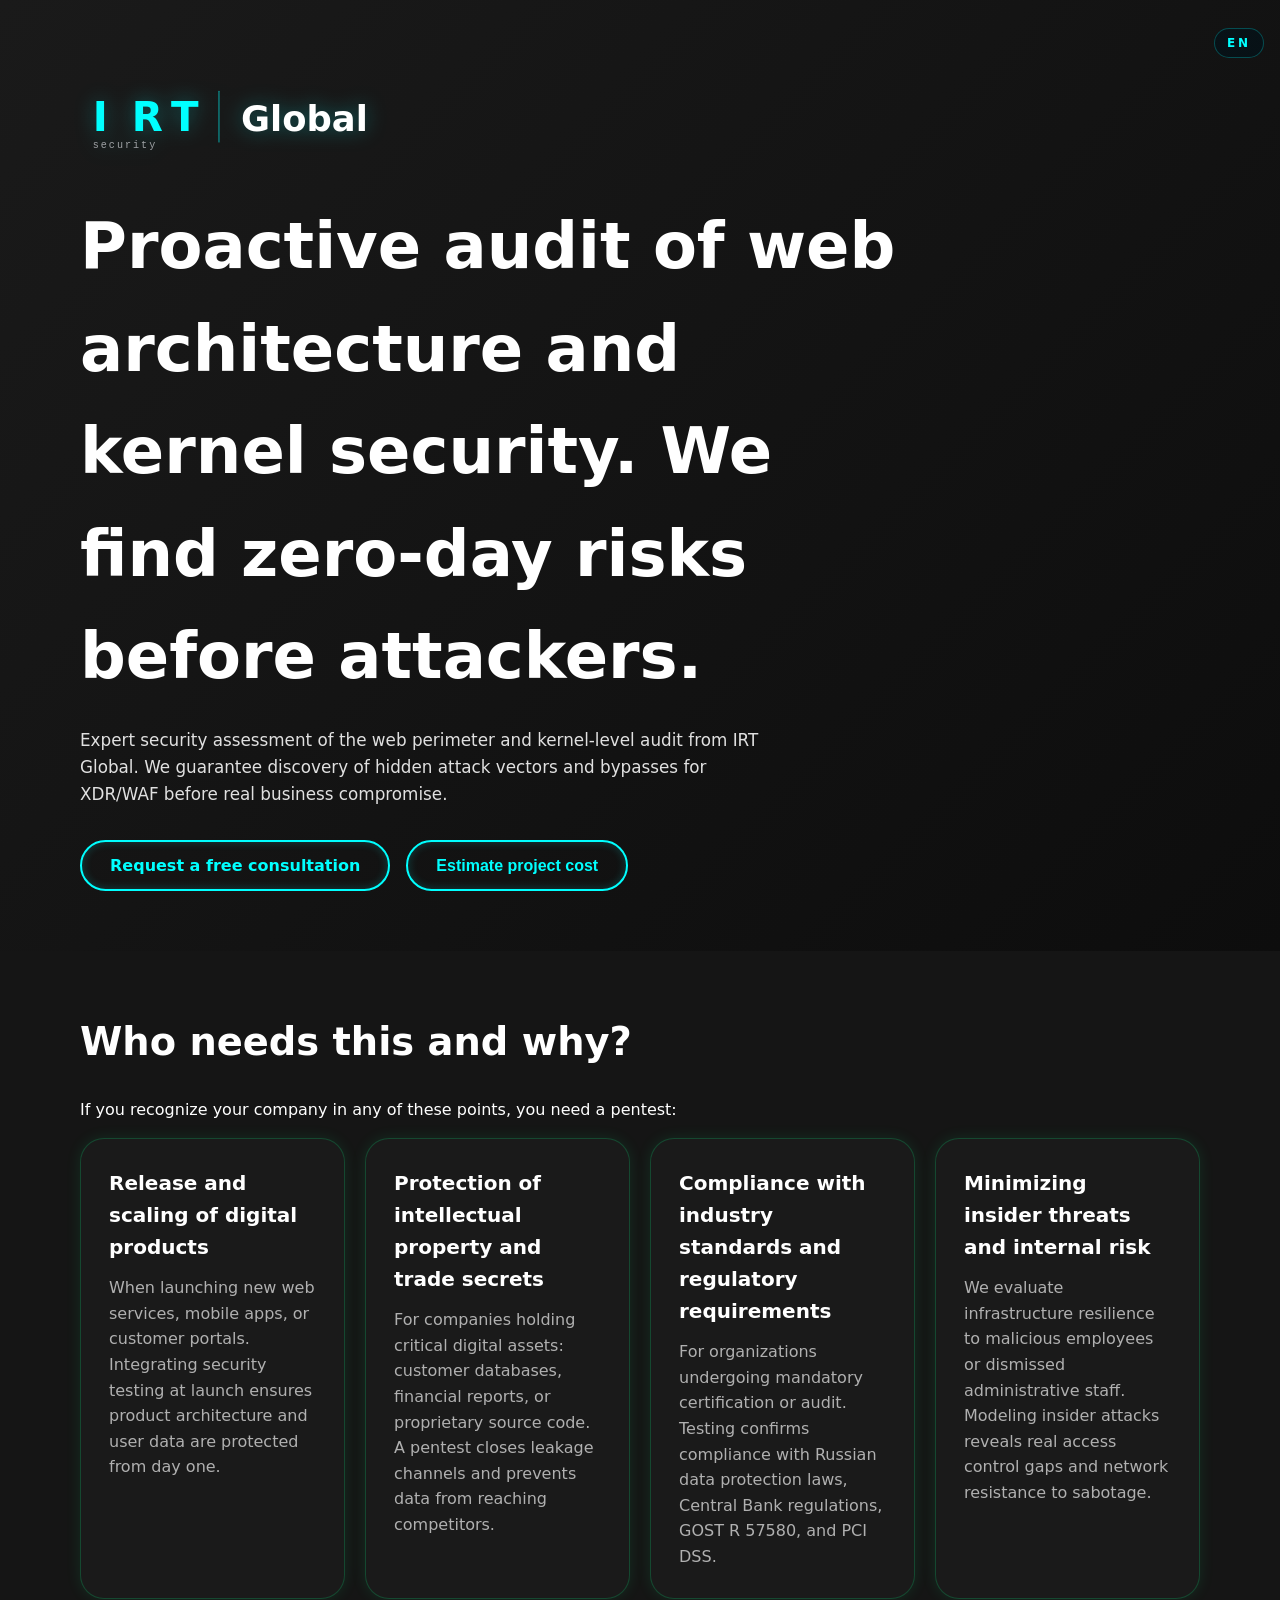
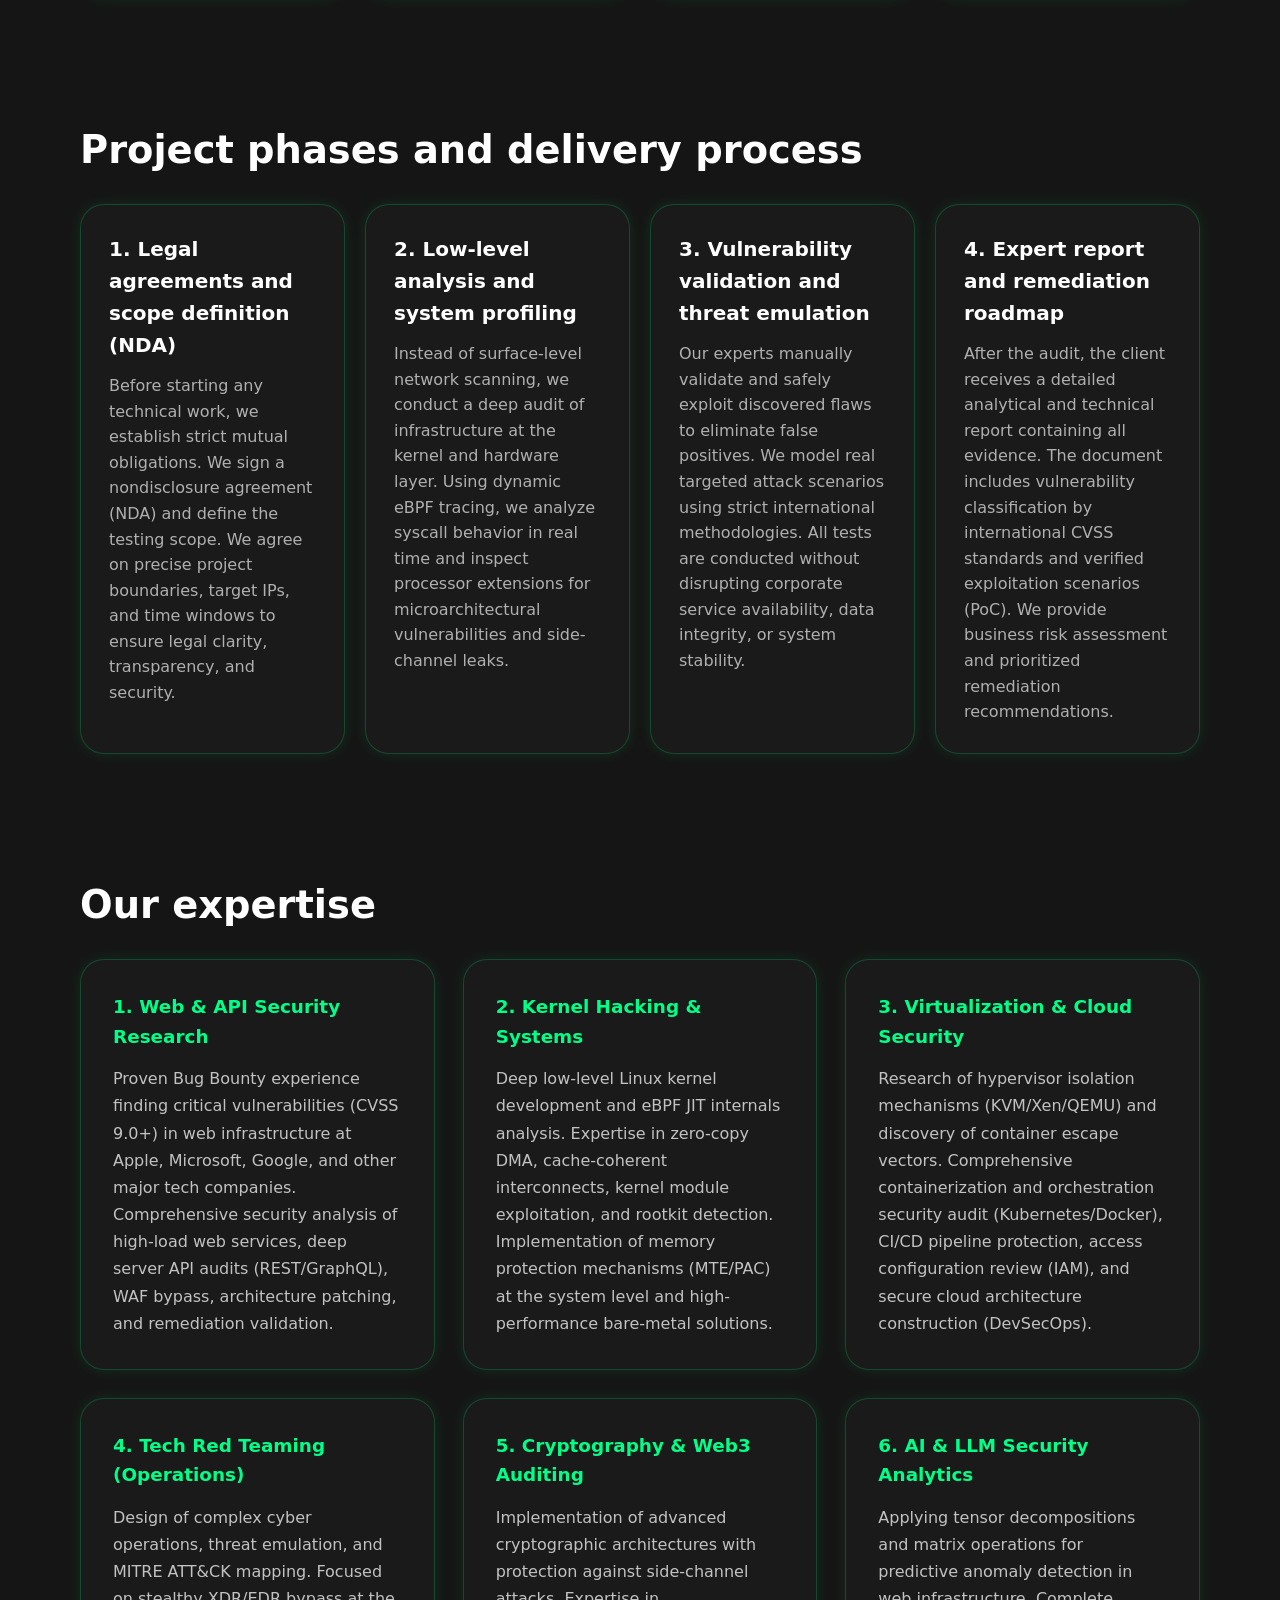
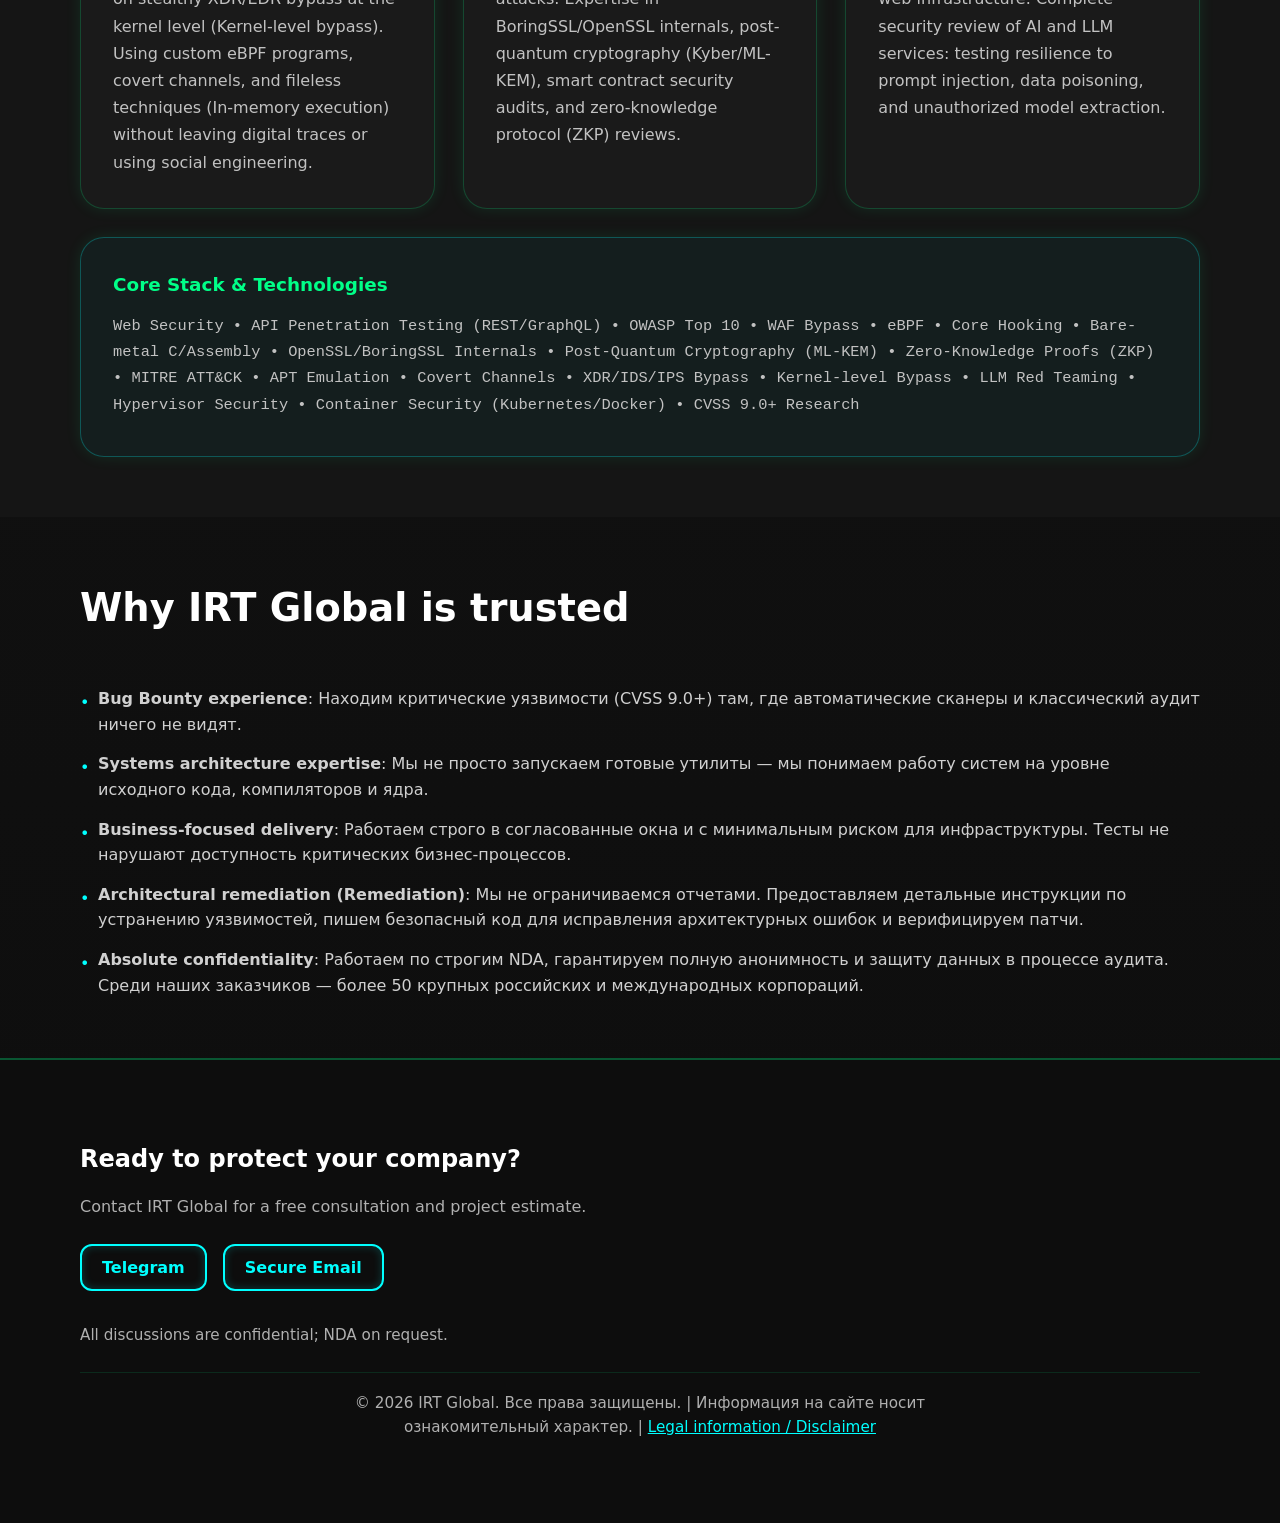
==== index.html @ 5b4c5971 "Update index.html" ====
<!DOCTYPE html>
<html lang="ru">
<head>
  <meta charset="UTF-8">
  <meta name="viewport" content="width=device-width, initial-scale=1.0">
  <title>IRT Global – Пентест и аудит ИТ-инфраструктуры</title>
  <link rel="stylesheet" href="styles.css">
</head>
<body>
  <header class="hero">
    <div class="container">
      <svg class="logo-svg" viewBox="0 0 760 120" xmlns="http://www.w3.org/2000/svg">
        <defs>
          <style>
            @keyframes glow-pulse {
              0%, 100% { filter: drop-shadow(0 0 8px rgba(0, 255, 255, 0.6)); }
              50% { filter: drop-shadow(0 0 16px rgba(0, 255, 255, 0.9)); }
            }
            @keyframes float-letters {
              0%, 100% { transform: translateY(0px); }
              50% { transform: translateY(-3px); }
            }
            .letter-i { animation: float-letters 3s ease-in-out infinite; }
            .letter-r { animation: float-letters 3.2s ease-in-out infinite; }
            .letter-t { animation: float-letters 3.4s ease-in-out infinite; }
            .letter-g { animation: float-letters 3.6s ease-in-out infinite; }
            .logo-subtext { font-family: ui-monospace, SFMono-Regular, Menlo, Monaco, Consolas, monospace; font-size: 16px; fill: #9fa3a6; letter-spacing: 0.2em; font-weight: 400; }
          </style>
        </defs>
        
        <!-- IRT letters -->
        <text class="letter-i" x="20" y="80" font-size="64" font-weight="bold" fill="#00ffff" text-anchor="start">I</text>
        <text class="letter-r" x="82" y="80" font-size="64" font-weight="bold" fill="#00ffff" text-anchor="start">R</text>
        <text class="letter-t" x="144" y="80" font-size="64" font-weight="bold" fill="#00ffff" text-anchor="start">T</text>
        
        <!-- Separator line -->
        <line x1="220" y1="18" x2="220" y2="98" stroke="#00ffff" stroke-width="2" opacity="0.5" stroke-linecap="round"/>
        
        <!-- Global text -->
        <text class="letter-g" x="255" y="80" font-size="56" font-weight="600" fill="#ffffff" text-anchor="start">Global</text>
        <text class="logo-subtext" x="20" y="108" text-anchor="start">security</text>
      </svg>
      <p class="lang-banner" id="langBanner" hidden></p>
      <h1 data-i18n-key="heroTitle">Превентивный аудит веб-архитектуры и ядра. Находим zero-day уязвимости раньше атакующих.</h1>
      <p class="lead" data-i18n-key="heroLead">Экспертный анализ защищенности веб-контура и Kernel-level аудит от ИБ-лаборатории IRT Global. Гарантируем выявление скрытых векторов атак и технологический обход систем класса XDR/WAF до начала реальной компрометации бизнеса.</p>
      <div class="hero-buttons">
        <a class="button secondary" href="#contact" data-i18n-key="heroCta1">Получить бесплатную консультацию</a>
        <button class="button secondary" id="openEstimateButton" type="button" data-i18n-key="heroCta2">Оценить стоимость проекта</button>
      </div>
      <div class="modal-overlay" id="estimateModal" aria-hidden="true">
        <div class="modal" role="dialog" aria-modal="true" aria-labelledby="estimateModalTitle">
          <button class="modal-close" id="closeEstimateModal" type="button">✕</button>
          <h3 id="estimateModalTitle" style="margin-top: 0; margin-bottom: 14px; font-size: 1.8rem; color: #ffffff;">Стоимость комплексных услуг и проектных решений</h3>
          <div class="price-box">
            <ul>
              <li>
                <strong>Offensive Security & Threat Emulation (Анализ защищенности)</strong>
                <p><strong>Классический тест на проникновение (Web & Network Pentest)</strong>: от 450 000 до 1 200 000 ₽</p>
                <p>Инструментальный и ручной анализ уязвимостей внешнего веб-периметра, оценка устойчивости внутренней сети и поиск векторов для развития атаки.</p>
              </li>
              <li>
                <strong>Аудит безопасности веб-приложений и API (Application Security)</strong>
                <p>от 600 000 ₽</p>
                <p>Экспертный анализ логики веб-ресурсов, аудит серверных API (REST/GraphQL), обход систем фильтрации (WAF Bypass) и проверка механизмов авторизации (SAST/DAST).</p>
              </li>
              <li>
                <strong>Технологические операции Red Teaming</strong>
                <p>от 2 500 000 ₽</p>
                <p>Длительная скрытая симуляция действий продвинутых APT-группировок без использования социальной инженерии. Фокусируется на компрометации систем через веб-периметр с последующим обходом защитных механизмов XDR/EDR на уровне ядра (Kernel-level bypass).</p>
                <p>Использование кастомных eBPF-программ, скрытых каналов связи (Covert Channels) и бесфайловых техник (In-memory execution) для работы в инфраструктуре полностью в обход классического логирования и без оставления цифровых следов.</p>
              </li>
              <li>
                <strong>Аудит смарт-контрактов и Web3-протоколов</strong>
                <p>от 800 000 ₽</p>
                <p>Верификация логики смарт-контрактов, проверка устойчивости к flash-loan атакам, анализ криптографических примитивов и ZKP.</p>
              </li>
            </ul>
            <ul>
              <li>
                <strong>Infrastructure & Cloud Security (Безопасность облаков и системного ПО)</strong>
                <p><strong>Аудит контейнеризации и облачных сред (DevSecOps)</strong>: от 700 000 ₽</p>
                <p>Анализ безопасности кластеров Kubernetes/Docker, выявление векторов Container Escape, аудит CI/CD пайплайнов и конфигураций доступа (IAM).</p>
              </li>
              <li>
                <strong>Аудит безопасности системного ПО и Ядра (Kernel Auditing)</strong>
                <p>от 1 500 000 ₽</p>
                <p>Анализ драйверов, eBPF-программ, механизмов изоляции гипервизоров (KVM/Xen/QEMU) и устойчивости виртуализированных платформ к zero-day уязвимостям.</p>
              </li>
              <li>
                <strong>Комплексный архитектурный аудит и Compliance</strong>
                <p>от 900 000 до 2 500 000 ₽</p>
                <p>Анализ конфигураций облачной и сетевой инфраструктуры, разграничения прав доступа, соответствия ИБ-метрикам и требованиям ФЗ-152, ISO 27001.</p>
              </li>
              <li>
                <strong>Проектирование и внедрение систем ИБ под ключ (SIEM / XDR / DLP)</strong>
                <p>от 1 800 000 ₽</p>
                <p>Архитектурное проектирование, развертывание, написание кастомных правил корреляции (SIEM), политик предотвращения утечек и LLM-безопасности.</p>
              </li>
            </ul>
            <ul>
              <li>
                <strong>Crisis Management & DFIR (Реагирование на инциденты)</strong>
                <p><strong>Запрос на экстренное реагирование (Incident Response)</strong>: от 350 000 ₽</p>
                <p>Экстренная локализация активных атак, вытеснение хакеров из веб-контура, блокирование векторов распространения угроз и восстановление работоспособности систем.</p>
              </li>
              <li>
                <strong>Цифровая криминалистика и расследование (Digital Forensics)</strong>
                <p>от 500 000 ₽</p>
                <p>Глубокий анализ логов веб-серверов, дампов памяти и баз данных, восстановление хронологии атаки, атрибуция атакующих и подготовка официального технического заключения.</p>
              </li>
            </ul>
          </div>

          <div class="modal-details">
            <h4>Регламент инициации проекта и обмена данными</h4>
            <p>В целях обеспечения кибербезопасности сторон и защиты чувствительной информации, в IRT Global действует строгое категорирование каналов связи:</p>
            <ul>
              <li>
                <strong>Запрос на экстренное реагирование (Incident Response)</strong>
                <p>При обнаружении признаков компрометации инфраструктуры, активности шифровальщиков или утечки данных направьте сообщение в Telegram с пометкой «INCIDENT». Первичный технический анализ ситуации и обратная связь предоставляются в течение 1 часа в рамках рабочего времени.</p>
              </li>
              <li>
                <strong>Первичная верификация и пре-сейл (Pre-sale)</strong>
                <p>Для планового согласования объемов работ (Scope), таймингов и технических консультаций используется защищенный корпоративный аккаунт в Telegram.</p>
              </li>
              <li>
                <strong>Передача конфиденциальной документации</strong>
                <p>Направление технических заданий (ТЗ), опросников, архитектурных схем и исходного кода осуществляется исключительно по каналам шифрованной электронной почты (Secure Email).</p>
              </li>
            </ul>
            <p>🔒 <strong>Правовой статус взаимодействия:</strong> IRT Global гарантирует защиту конфиденциальности на этапе предпроектного обмена данными. Подписание двустороннего соглашения о неразглашении (NDA) является обязательным условием до момента передачи заказчиком любых чувствительных сведений, конфигураций или логов.</p>
          </div>
        </div>
      </div>
    </div>
  </header>

  <main>
    <section id="need" class="section light">
      <div class="container">
        <h2>Кому и зачем это нужно?</h2>
        <p>Если вы узнали свою компанию хотя бы в одном пункте — вам нужен пентест:</p>
        <div class="grid cards">
          <article class="card">
            <h3>Релиз и масштабирование цифровых продуктов</h3>
            <p>При выводе на рынок новых веб-сервисов, мобильных приложений или личных кабинетов. Интеграция ИБ-аудита на этапе запуска гарантирует, что архитектура продукта и конфиденциальные данные пользователей надежно защищены с первого дня.</p>
          </article>
          <article class="card">
            <h3>Защита интеллектуальной собственности и коммерческой тайны</h3>
            <p>Для компаний, обладающих критически важными цифровыми активами: клиентскими базами, финансовой отчетностью или уникальным исходным кодом. Пентест закрывает каналы утечки информации и предотвращает передачу данных конкурентам.</p>
          </article>
          <article class="card">
            <h3>Соответствие отраслевым стандартам и регуляторным требованиям</h3>
            <p>Для организаций, проходящих обязательную сертификацию или аудит. Тестирование подтверждает соответствие требованиям законодательства РФ, включая 152-ФЗ «О персональных данных», регламентам ЦБ РФ, стандартам ГОСТ Р 57580 и PCI DSS.</p>
          </article>
          <article class="card">
            <h3>Минимизация внутренних угроз и рисков инсайда</h3>
            <p>Проверяем устойчивость инфраструктуры к действиям недобросовестных сотрудников или уволенного административного персонала. Моделирование внутренних атак показывает реальный уровень разграничения прав доступа и способность сети противостоять саботажу.</p>
          </article>
        </div>
      </div>
    </section>

    <section id="process" class="section light">
      <div class="container">
        <h2>Регламент проведения работ и этапы проекта</h2>
        <div class="grid cards">
          <article class="card">
            <h3>1. Юридическое оформление и фиксация границ (NDA)</h3>
            <p>До начала любых технических работ мы фиксируем жесткие взаимные обязательства сторон. Подписываем соглашение о неразглашении конфиденциальной информации (NDA) и строго регламентируем область исследования. Согласовываем точные границы проекта, целевые IP-адреса и временные окна, что гарантирует полную правовую чистоту, прозрачность и безопасность.</p>
          </article>
          <article class="card">
            <h3>2. Низкоуровневый анализ и профилирование систем</h3>
            <p>Вместо поверхностного сканирования сети мы проводим глубокий аудит инфраструктуры на уровне ядра и аппаратной архитектуры. С помощью динамической трассировки через eBPF детально анализируем поведение системных вызовов в реальном времени. Исследуем векторные и матричные расширения процессоров на предмет микроархитектурных уязвимостей и утечек по сторонним каналам (Side-Channel).</p>
          </article>
          <article class="card">
            <h3>3. Верификация уязвимостей и моделирование угроз</h3>
            <p>Наши эксперты вручную валидируют и безопасно эксплуатируют выявленные дефекты для полного исключения ложных срабатываний (False Positives). Мы моделируем реальные сценарии таргетированных кибератак по строгим международным методологиям. Все тесты проводятся без нарушения доступности корпоративных сервисов, целостности баз данных и стабильности систем.</p>
          </article>
          <article class="card">
            <h3>4. Формирование экспертного отчета и дорожной карты</h3>
            <p>По итогам аудита заказчик получает детализированный аналитический и технический отчет со всей доказательной базой. Документ содержит классификацию обнаруженных уязвимостей по международной шкале CVSS и верифицированные сценарии их реализации (PoC). Мы предоставляем оценку потенциальных бизнес-рисков и пошаговые, приоритезированные рекомендации по их устранению.</p>
          </article>
        </div>
      </div>
    </section>

    <section id="expertise" class="section light">
      <div class="container">
        <h2>Наша экспертиза</h2>
        <div class="expertise-grid">
          <article class="expertise-item">
            <h3>1. Web & API Security Research</h3>
            <p>Подтвержденный опыт в официальных программах Bug Bounty с обнаружением критических уязвимостей (CVSS 9.0+) в веб-инфраструктурах Apple, Microsoft, Google и многих других технологических гигантов. Комплексный анализ безопасности высоконагруженных веб-сервисов, глубокий аудит серверных API (REST/GraphQL), обход систем фильтрации (WAF Bypass), архитектурный патчинг и контроль исправлений.</p>
          </article>
          <article class="expertise-item">
            <h3>2. Kernel Hacking & Systems</h3>
            <p>Глубокая низкоуровневая разработка под ядро Linux и анализ eBPF JIT internals. Экспертиза в Zero-copy DMA, cache-coherent interconnects, kernel module exploitation и rootkit detection. Внедрение аппаратных механизмов защиты памяти (MTE/PAC) на системном уровне и создание высокопроизводительных bare-metal решений.</p>
          </article>
          <article class="expertise-item">
            <h3>3. Virtualization & Cloud Security</h3>
            <p>Исследование механизмов изоляции гипервизоров (KVM/Xen/QEMU) и выявление векторов Container Escape. Комплексный аудит безопасности контейнеризации и оркестрации (Kubernetes/Docker), защита CI/CD пайплайнов, конфигураций доступа (IAM) и построение защищенной облачной архитектуры (DevSecOps).</p>
          </article>
          <article class="expertise-item">
            <h3>4. Tech Red Teaming (Operations)</h3>
            <p>Проектирование комплексных киберопераций, технологическая эмуляция угроз (Threat Emulation) и маппинг по матрице MITRE ATT&CK. Фокус на скрытом обходе систем класса XDR/EDR на уровне ядра (Kernel-level bypass). Использование кастомных eBPF-программ, covert channels и бесфайловых техник (In-memory execution) без оставления цифровых следов и без применения социальной инженерии.</p>
          </article>
          <article class="expertise-item">
            <h3>5. Cryptography & Web3 Auditing</h3>
            <p>Реализация сложных криптографических архитектур с защитой от атак по сторонним каналам (Side-Channel Analysis). Экспертиза в BoringSSL/OpenSSL internals, интеграция постквантовой криптографии (Kyber/ML-KEM), аудит безопасности смарт-контрактов и протоколов нулевого разглашения (ZKP).</p>
          </article>
          <article class="expertise-item">
            <h3>6. AI & LLM Security Analytics</h3>
            <p>Применение тензорных разложений и матричных операций для предиктивного обнаружения аномалий в веб-инфраструктуре. Полный аудит безопасности ИИ-решений и LLM-сервисов: тестирование устойчивости к инъекциям команд (Prompt Injection), отравлению обучающих данных (Data Poisoning) и несанкционированному извлечению моделей.</p>
          </article>
          <article class="expertise-item tech-keywords">
            <h3>Core Stack & Technologies</h3>
            <p>Web Security • API Penetration Testing (REST/GraphQL) • OWASP Top 10 • WAF Bypass • eBPF • Core Hooking • Bare-metal C/Assembly • OpenSSL/BoringSSL Internals • Post-Quantum Cryptography (ML-KEM) • Zero-Knowledge Proofs (ZKP) • MITRE ATT&CK • APT Emulation • Covert Channels • XDR/IDS/IPS Bypass • Kernel-level Bypass • LLM Red Teaming • Hypervisor Security • Container Security (Kubernetes/Docker) • CVSS 9.0+ Research</p>
          </article>
        </div>
      </div>
    </section>

    <section id="trust" class="section">
      <div class="container trust-block">
        <h2>Почему доверяют IRT Global</h2>
        <ul>
          <li><strong>Опыт в Bug Bounty</strong>: Находим критические уязвимости (CVSS 9.0+) там, где автоматические сканеры и классический аудит ничего не видят.</li>
          <li><strong>Экспертиза системных архитекторов</strong>: Мы не просто запускаем готовые утилиты — мы понимаем работу систем на уровне исходного кода, компиляторов и ядра.</li>
          <li><strong>Бизнес-ориентированность</strong>: Работаем строго в согласованные окна и с минимальным риском для инфраструктуры. Тесты не нарушают доступность критических бизнес-процессов.</li>
          <li><strong>Архитектурный патчинг (Remediation)</strong>: Мы не ограничиваемся отчетами. Предоставляем детальные инструкции по устранению уязвимостей, пишем безопасный код для исправления архитектурных ошибок и верифицируем патчи.</li>
          <li><strong>Абсолютная конфиденциальность</strong>: Работаем по строгим NDA, гарантируем полную анонимность и защиту данных в процессе аудита. Среди наших заказчиков — более 50 крупных российских и международных корпораций.</li>
        </ul>
      </div>
    </section>
  </main>

  <footer id="contact" class="footer">
    <div class="container">
      <h2>Готовы защитить компанию?</h2>
      <p>Свяжитесь с IRT Global для бесплатной консультации и оценки вашего проекта.</p>
      <div class="contact-methods">
        <a class="button secondary" href="https://t.me/irtsecglobal" target="_blank" rel="noreferrer" aria-label="Написать в Telegram">Telegram</a>
        <a class="button secondary" href="mailto:irtsec-global@proton.me" aria-label="Отправить защищённое письмо">Secure Email</a>
      </div>
      <p class="footer-note">Все обсуждения конфиденциальны; NDA по запросу.</p>
      <div class="footer-bottom">
        <p class="footer-copy">© 2026 IRT Global. Все права защищены. | Информация на сайте носит ознакомительный характер. | <button class="footer-link" id="openLegalLink" type="button">Правовая информация / Дисклеймер</button></p>
      </div>
    </div>
  </footer>

  <div class="modal-overlay" id="legalModal" aria-hidden="true">
    <div class="modal" role="dialog" aria-modal="true" aria-labelledby="legalModalTitle">
      <button class="modal-close" id="closeLegalModal" type="button">✕</button>
      <h3 id="legalModalTitle">Правовая информация и дисклеймер</h3>
      <ol>
        <li>Информация, размещенная на сайте IRT Global, предназначена исключительно для ознакомительных целей и демонстрации технической экспертизы в сфере информационной безопасности.</li>
        <li>Администрация сайта категорически осуждает любые формы несанкционированного доступа к компьютерной информации и сетевой инфраструктуре.</li>
        <li>Описание технологий, векторов атак и защитных механизмов не является инструкцией к действию. Владелец сайта не несет ответственности за любые прямые или косвенные убытки, возникшие в результате неправомерного использования представленных материалов третьими лицами.</li>
        <li>Все коммерческие услуги (аудит, тестирование на проникновение, эмуляция угроз) выполняются строго на основании официального B2B-договора и только при наличии письменного согласия владельца целевой инфраструктуры.</li>
      </ol>
    </div>
  </div>

  <script>
    document.addEventListener('DOMContentLoaded', function () {
      var langBanner = document.getElementById('langBanner');
      var openEstimateButton = document.getElementById('openEstimateButton');
      var estimateModal = document.getElementById('estimateModal');
      var closeEstimateModal = document.getElementById('closeEstimateModal');
      var openLegalLink = document.getElementById('openLegalLink');
      var legalModal = document.getElementById('legalModal');
      var closeLegalModal = document.getElementById('closeLegalModal');
      var telegramLink = document.querySelector('a[href="https://t.me/irtsecglobal"]');
      var secureEmailLink = document.querySelector('a[href="mailto:irtsec-global@proton.me"]');

      var translations = {
        'Превентивный аудит веб-архитектуры и ядра. Находим zero-day уязвимости раньше атакующих.': 'Proactive audit of web architecture and kernel security. We find zero-day risks before attackers.',
        'Экспертный анализ защищенности веб-контура и Kernel-level аудит от ИБ-лаборатории IRT Global. Гарантируем выявление скрытых векторов атак и технологический обход систем класса XDR/WAF до начала реальной компрометации бизнеса.': 'Expert security assessment of the web perimeter and kernel-level audit from IRT Global. We guarantee discovery of hidden attack vectors and bypasses for XDR/WAF before real business compromise.',
        'Получить бесплатную консультацию': 'Request a free consultation',
        'Оценить стоимость проекта': 'Estimate project cost',
        'Стоимость комплексных услуг и проектных решений': 'Pricing for comprehensive security services and projects',
        'Offensive Security & Threat Emulation (Анализ защищенности)': 'Offensive Security & Threat Emulation (Security Assessment)',
        'Классический тест на проникновение (Web & Network Pentest)': 'Classic penetration test (Web & Network Pentest)',
        'от 450 000 до 1 200 000 ₽': 'from 450,000 to 1,200,000 ₽',
        'Инструментальный и ручной анализ уязвимостей внешнего веб-периметра, оценка устойчивости внутренней сети и поиск векторов для развития атаки.': 'Instrumental and manual analysis of external web perimeter vulnerabilities, evaluation of internal network resilience, and search for attack development vectors.',
        'Аудит безопасности веб-приложений и API (Application Security)': 'Web Application and API Security Audit (Application Security)',
        'от 600 000 ₽': 'from 600,000 ₽',
        'Экспертный анализ логики веб-ресурсов, аудит серверных API (REST/GraphQL), обход систем фильтрации (WAF Bypass) и проверка механизмов авторизации (SAST/DAST).': 'Expert analysis of web logic, server API audit (REST/GraphQL), filtration bypass (WAF Bypass), and authorization mechanism checks (SAST/DAST).',
        'Технологические операции Red Teaming': 'Technology-focused Red Teaming operations',
        'от 2 500 000 ₽': 'from 2,500,000 ₽',
        'Длительная скрытая симуляция действий продвинутых APT-группировок без использования социальной инженерии. Фокусируется на компрометации систем через веб-периметр с последующим обходом защитных механизмов XDR/EDR на уровне ядра (Kernel-level bypass).': 'Extended covert simulation of advanced APT tactics without social engineering. Focused on compromising systems via the web perimeter and then bypassing XDR/EDR protections at the kernel level (Kernel-level bypass).',
        'Использование кастомных eBPF-программ, скрытых каналов связи (Covert Channels) и бесфайловых техник (In-memory execution) для работы в инфраструктуре полностью в обход классического логирования и без оставления цифровых следов.': 'Using custom eBPF programs, covert channels, and fileless techniques (In-memory execution) to operate in infrastructure while bypassing classic logging and leaving no digital traces.',
        'Аудит смарт-контрактов и Web3-протоколов': 'Smart contract and Web3 protocol audit',
        'от 800 000 ₽': 'from 800,000 ₽',
        'Верификация логики смарт-контрактов, проверка устойчивости к flash-loan атакам, анализ криптографических примитивов и ZKP.': 'Verification of smart contract logic, resistance to flash-loan attacks, and analysis of cryptographic primitives and ZKP.',
        'Infrastructure & Cloud Security (Безопасность облаков и системного ПО)': 'Infrastructure & Cloud Security (Cloud and system software protection)',
        'Аудит контейнеризации и облачных сред (DevSecOps)': 'Containerization and cloud environment audit (DevSecOps)',
        'от 700 000 ₽': 'from 700,000 ₽',
        'Анализ безопасности кластеров Kubernetes/Docker, выявление векторов Container Escape, аудит CI/CD пайплайнов и конфигураций доступа (IAM).': 'Security analysis of Kubernetes/Docker clusters, container escape vectors, CI/CD pipeline audits, and access configuration reviews (IAM).',
        'Аудит безопасности системного ПО и Ядра (Kernel Auditing)': 'System and kernel security audit (Kernel Auditing)',
        'от 1 500 000 ₽': 'from 1,500,000 ₽',
        'Анализ драйверов, eBPF-программ, механизмов изоляции гипервизоров (KVM/Xen/QEMU) и устойчивости виртуализированных платформ к zero-day уязвимостям.': 'Analysis of drivers, eBPF programs, hypervisor isolation mechanisms (KVM/Xen/QEMU), and the resilience of virtualized platforms against zero-day vulnerabilities.',
        'Комплексный архитектурный аудит и Compliance': 'Comprehensive architectural audit and compliance',
        'от 900 000 до 2 500 000 ₽': 'from 900,000 to 2,500,000 ₽',
        'Анализ конфигураций облачной и сетевой инфраструктуры, разграничения прав доступа, соответствия ИБ-метрикам и требованиям ФЗ-152, ISO 27001.': 'Analysis of cloud and network infrastructure configurations, access control, and compliance with information security standards including Federal Law 152-FZ and ISO 27001.',
        'Проектирование и внедрение систем ИБ под ключ (SIEM / XDR / DLP)': 'Turnkey cybersecurity system design and implementation (SIEM / XDR / DLP)',
        'от 1 800 000 ₽': 'from 1,800,000 ₽',
        'Архитектурное проектирование, развертывание, написание кастомных правил корреляции (SIEM), политик предотвращения утечек и LLM-безопасности.': 'Architectural design, deployment, custom correlation rule writing (SIEM), data leak prevention policies, and LLM security.',
        'Crisis Management & DFIR (Реагирование на инциденты)': 'Crisis Management & DFIR (Incident Response)',
        'Запрос на экстренное реагирование (Incident Response)': 'Emergency response request (Incident Response)',
        'от 350 000 ₽': 'from 350,000 ₽',
        'Экстренная локализация активных атак, вытеснение хакеров из веб-контура, блокирование векторов распространения угроз и восстановление работоспособности систем.': 'Emergency containment of active attacks, removal of intruders from the web perimeter, threat vector blocking, and restoration of system availability.',
        'Цифровая криминалистика и расследование (Digital Forensics)': 'Digital forensics and investigation (Digital Forensics)',
        'от 500 000 ₽': 'from 500,000 ₽',
        'Глубокий анализ логов веб-серверов, дампов памяти и баз данных, восстановление хронологии атаки, атрибуция атакующих и подготовка официального технического заключения.': 'Deep analysis of web server logs, memory dumps, and databases, attack timeline reconstruction, attacker attribution, and preparation of official technical findings.',
        'Регламент инициации проекта и обмена данными': 'Project initiation rules and data exchange',
        'В целях обеспечения кибербезопасности сторон и защиты чувствительной информации, в IRT Global действует строгое категорирование каналов связи:': 'To ensure cybersecurity and protect sensitive information, IRT Global enforces strict categorization of communication channels:',
        'При обнаружении признаков компрометации инфраструктуры, активности шифровальщиков или утечки данных направьте сообщение в Telegram с пометкой «INCIDENT». Первичный технический анализ ситуации и обратная связь предоставляются в течение 1 часа в рамках рабочего времени.': 'If signs of infrastructure compromise, ransomware activity, or data leakage are detected, send a message to Telegram with the tag "INCIDENT". Initial technical analysis and feedback are provided within 1 hour during business hours.',
        'Первичная верификация и пре-сейл (Pre-sale)': 'Initial verification and pre-sale (Pre-sale)',
        'Для планового согласования объемов работ (Scope), таймингов и технических консультаций используется защищенный корпоративный аккаунт в Telegram.': 'For planning project scope, timing, and technical consultations, a protected corporate Telegram account is used.',
        'Передача конфиденциальной документации': 'Confidential document transfer',
        'Направление технических заданий (ТЗ), опросников, архитектурных схем и исходного кода осуществляется исключительно по каналам шифрованной электронной почты (Secure Email).': 'Technical specifications, questionnaires, architecture diagrams, and source code are shared only via encrypted email channels (Secure Email).',
        'Правовой статус взаимодействия:': 'Legal status of interaction:',
        'IRT Global гарантирует защиту конфиденциальности на этапе предпроектного обмена данными. Подписание двустороннего соглашения о неразглашении (NDA) является обязательным условием до момента передачи заказчиком любых чувствительных сведений, конфигураций или логов.': 'IRT Global guarantees confidentiality protection during pre-project data exchange. A bilateral non-disclosure agreement (NDA) is required before the client provides any sensitive information, configurations, or logs.',
        'Кому и зачем это нужно?': 'Who needs this and why?',
        'Если вы узнали свою компанию хотя бы в одном пункте — вам нужен пентест:': 'If you recognize your company in any of these points, you need a pentest:',
        'Релиз и масштабирование цифровых продуктов': 'Release and scaling of digital products',
        'При выводе на рынок новых веб-сервисов, мобильных приложений или личных кабинетов. Интеграция ИБ-аудита на этапе запуска гарантирует, что архитектура продукта и конфиденциальные данные пользователей надежно защищены с первого дня.': 'When launching new web services, mobile apps, or customer portals. Integrating security testing at launch ensures product architecture and user data are protected from day one.',
        'Защита интеллектуальной собственности и коммерческой тайны': 'Protection of intellectual property and trade secrets',
        'Для компаний, обладающих критически важными цифровыми активами: клиентскими базами, финансовой отчетностью или уникальным исходным кодом. Пентест закрывает каналы утечки информации и предотвращает передачу данных конкурентам.': 'For companies holding critical digital assets: customer databases, financial reports, or proprietary source code. A pentest closes leakage channels and prevents data from reaching competitors.',
        'Соответствие отраслевым стандартам и регуляторным требованиям': 'Compliance with industry standards and regulatory requirements',
        'Для организаций, проходящих обязательную сертификацию или аудит. Тестирование подтверждает соответствие требованиям законодательства РФ, включая 152-ФЗ «О персональных данных», регламентам ЦБ РФ, стандартам ГОСТ Р 57580 и PCI DSS.': 'For organizations undergoing mandatory certification or audit. Testing confirms compliance with Russian data protection laws, Central Bank regulations, GOST R 57580, and PCI DSS.',
        'Минимизация внутренних угроз и рисков инсайда': 'Minimizing insider threats and internal risk',
        'Проверяем устойчивость инфраструктуры к действиям недобросовестных сотрудников или уволенного административного персонала. Моделирование внутренних атак показывает реальный уровень разграничения прав доступа и способность сети противостоять саботажу.': 'We evaluate infrastructure resilience to malicious employees or dismissed administrative staff. Modeling insider attacks reveals real access control gaps and network resistance to sabotage.',
        'Регламент проведения работ и этапы проекта': 'Project phases and delivery process',
        '1. Юридическое оформление и фиксация границ (NDA)': '1. Legal agreements and scope definition (NDA)',
        'До начала любых технических работ мы фиксируем жесткие взаимные обязательства сторон. Подписываем соглашение о неразглашении конфиденциальной информации (NDA) и строго регламентируем область исследования. Согласовываем точные границы проекта, целевые IP-адреса и временные окна, что гарантирует полную правовую чистоту, прозрачность и безопасность.': 'Before starting any technical work, we establish strict mutual obligations. We sign a nondisclosure agreement (NDA) and define the testing scope. We agree on precise project boundaries, target IPs, and time windows to ensure legal clarity, transparency, and security.',
        '2. Низкоуровневый анализ и профилирование систем': '2. Low-level analysis and system profiling',
        'Вместо поверхностного сканирования сети мы проводим глубокий аудит инфраструктуры на уровне ядра и аппаратной архитектуры. С помощью динамической трассировки через eBPF детально анализируем поведение системных вызовов в реальном времени. Исследуем векторные и матричные расширения процессоров на предмет микроархитектурных уязвимостей и утечек по сторонним каналам (Side-Channel).': 'Instead of surface-level network scanning, we conduct a deep audit of infrastructure at the kernel and hardware layer. Using dynamic eBPF tracing, we analyze syscall behavior in real time and inspect processor extensions for microarchitectural vulnerabilities and side-channel leaks.',
        '3. Верификация уязвимостей и моделирование угроз': '3. Vulnerability validation and threat emulation',
        'Наши эксперты вручную валидируют и безопасно эксплуатируют выявленные дефекты для полного исключения ложных срабатываний (False Positives). Мы моделируем реальные сценарии таргетированных кибератак по строгим международным методологиям. Все тесты проводятся без нарушения доступности корпоративных сервисов, целостности баз данных и стабильности систем.': 'Our experts manually validate and safely exploit discovered flaws to eliminate false positives. We model real targeted attack scenarios using strict international methodologies. All tests are conducted without disrupting corporate service availability, data integrity, or system stability.',
        '4. Формирование экспертного отчета и дорожной карты': '4. Expert report and remediation roadmap',
        'По итогам аудита заказчик получает детализированный аналитический и технический отчет со всей доказательной базой. Документ содержит классификацию обнаруженных уязвимостей по международной шкале CVSS и верифицированные сценарии их реализации (PoC). Мы предоставляем оценку потенциальных бизнес-рисков и пошаговые, приоритезированные рекомендации по их устранению.': 'After the audit, the client receives a detailed analytical and technical report containing all evidence. The document includes vulnerability classification by international CVSS standards and verified exploitation scenarios (PoC). We provide business risk assessment and prioritized remediation recommendations.',
        'Наша экспертиза': 'Our expertise',
        '1. Web & API Security Research': '1. Web & API Security Research',
        'Подтвержденный опыт в официальных программах Bug Bounty с обнаружением критических уязвимостей (CVSS 9.0+) в веб-инфраструктурах Apple, Microsoft, Google и многих других технологических гигантов. Комплексный анализ безопасности высоконагруженных веб-сервисов, глубокий аудит серверных API (REST/GraphQL), обход систем фильтрации (WAF Bypass), архитектурный патчинг и контроль исправлений.': 'Proven Bug Bounty experience finding critical vulnerabilities (CVSS 9.0+) in web infrastructure at Apple, Microsoft, Google, and other major tech companies. Comprehensive security analysis of high-load web services, deep server API audits (REST/GraphQL), WAF bypass, architecture patching, and remediation validation.',
        '2. Kernel Hacking & Systems': '2. Kernel Hacking & Systems',
        'Глубокая низкоуровневая разработка под ядро Linux и анализ eBPF JIT internals. Экспертиза в Zero-copy DMA, cache-coherent interconnects, kernel module exploitation и rootkit detection. Внедрение аппаратных механизмов защиты памяти (MTE/PAC) на системном уровне и создание высокопроизводительных bare-metal решений.': 'Deep low-level Linux kernel development and eBPF JIT internals analysis. Expertise in zero-copy DMA, cache-coherent interconnects, kernel module exploitation, and rootkit detection. Implementation of memory protection mechanisms (MTE/PAC) at the system level and high-performance bare-metal solutions.',
        '3. Virtualization & Cloud Security': '3. Virtualization & Cloud Security',
        'Исследование механизмов изоляции гипервизоров (KVM/Xen/QEMU) и выявление векторов Container Escape. Комплексный аудит безопасности контейнеризации и оркестрации (Kubernetes/Docker), защита CI/CD пайплайнов, конфигураций доступа (IAM) и построение защищенной облачной архитектуры (DevSecOps).': 'Research of hypervisor isolation mechanisms (KVM/Xen/QEMU) and discovery of container escape vectors. Comprehensive containerization and orchestration security audit (Kubernetes/Docker), CI/CD pipeline protection, access configuration review (IAM), and secure cloud architecture construction (DevSecOps).',
        '4. Tech Red Teaming (Operations)': '4. Tech Red Teaming (Operations)',
        'Проектирование комплексных киберопераций, технологическая эмуляция угроз (Threat Emulation) и маппинг по матрице MITRE ATT&CK. Фокус на скрытом обходе систем класса XDR/EDR на уровне ядра (Kernel-level bypass). Использование кастомных eBPF-программ, covert channels и бесфайловых техник (In-memory execution) без оставления цифровых следов и без применения социальной инженерии.': 'Design of complex cyber operations, threat emulation, and MITRE ATT&CK mapping. Focused on stealthy XDR/EDR bypass at the kernel level (Kernel-level bypass). Using custom eBPF programs, covert channels, and fileless techniques (In-memory execution) without leaving digital traces or using social engineering.',
        '5. Cryptography & Web3 Auditing': '5. Cryptography & Web3 Auditing',
        'Реализация сложных криптографических архитектур с защитой от атак по сторонним каналам (Side-Channel Analysis). Экспертиза в BoringSSL/OpenSSL internals, интеграция постквантовой криптографии (Kyber/ML-KEM), аудит безопасности смарт-контрактов и протоколов нулевого разглашения (ZKP).': 'Implementation of advanced cryptographic architectures with protection against side-channel attacks. Expertise in BoringSSL/OpenSSL internals, post-quantum cryptography (Kyber/ML-KEM), smart contract security audits, and zero-knowledge protocol (ZKP) reviews.',
        '6. AI & LLM Security Analytics': '6. AI & LLM Security Analytics',
        'Применение тензорных разложений и матричных операций для предиктивного обнаружения аномалий в веб-инфраструктуре. Полный аудит безопасности ИИ-решений и LLM-сервисов: тестирование устойчивости к инъекциям команд (Prompt Injection), отравлению обучающих данных (Data Poisoning) и несанкционированному извлечению моделей.': 'Applying tensor decompositions and matrix operations for predictive anomaly detection in web infrastructure. Complete security review of AI and LLM services: testing resilience to prompt injection, data poisoning, and unauthorized model extraction.',
        'Core Stack & Technologies': 'Core Stack & Technologies',
        'Почему доверяют IRT Global': 'Why IRT Global is trusted',
        'Опыт в Bug Bounty': 'Bug Bounty experience',
        'Находим критические уязвимости (CVSS 9.0+) там, где автоматические сканеры и классический аудит ничего не видят.': 'We find critical vulnerabilities (CVSS 9.0+) where automated scanners and traditional audits do not.',
        'Экспертиза системных архитекторов': 'Systems architecture expertise',
        'Мы не просто запускаем готовые утилиты — мы понимаем работу систем на уровне исходного кода, компиляторов и ядра.': 'We do not just run tools — we understand systems at the source code, compiler, and kernel level.',
        'Бизнес-ориентированность': 'Business-focused delivery',
        'Работаем строго в согласованные окна и с минимальным риском для инфраструктуры. Тесты не нарушают доступность критических бизнес-процессов.': 'We operate in agreed windows with minimal infrastructure risk. Tests do not disrupt critical business processes.',
        'Архитектурный патчинг (Remediation)': 'Architectural remediation (Remediation)',
        'Мы не ограничиваемся отчетами. Предоставляем детальные инструкции по устранению уязвимостей, пишем безопасный код для исправления архитектурных ошибок и верифицируем патчи.': 'We do not stop at reports. We provide remediation guidance, write secure fixes, and verify patch effectiveness.',
        'Абсолютная конфиденциальность': 'Absolute confidentiality',
        'Работаем по строгим NDA, гарантируем полную анонимность и защиту данных в процессе аудита. Среди наших заказчиков — более 50 крупных российских и международных корпораций.': 'We work under strict NDAs, ensuring full anonymity and data protection during the audit. Our clients include over 50 major Russian and international corporations.',
        'Готовы защитить компанию?': 'Ready to protect your company?',
        'Свяжитесь с IRT Global для бесплатной консультации и оценки вашего проекта.': 'Contact IRT Global for a free consultation and project estimate.',
        'Все обсуждения конфиденциальны; NDA по запросу.': 'All discussions are confidential; NDA on request.',
        'Правовая информация / Дисклеймер': 'Legal information / Disclaimer',
        'Правовая информация и дисклеймер': 'Legal information and disclaimer',
        'Информация, размещенная на сайте IRT Global, предназначена исключительно для ознакомительных целей и демонстрации технической экспертизы в сфере информационной безопасности.': 'The information on the IRT Global site is provided for reference purposes only and demonstrates technical cybersecurity expertise.',
        'Администрация сайта категорически осуждает любые формы несанкционированного доступа к компьютерной информации и сетевой инфраструктуры.': 'The site administration strongly condemns any form of unauthorized access to computer systems and network infrastructure.',
        'Описание технологий, векторов атак и защитных механизмов не является инструкцией к действию. Владелец сайта не несет ответственности за любые прямые или косвенные убытки, возникшие в результате неправомерного использования представленных материалов третьими лицами.': 'Descriptions of attack techniques and defense mechanisms are not instructions. The site owner is not responsible for losses resulting from improper use of the materials by third parties.',
        'Все коммерческие услуги (аудит, тестирование на проникновение, эмуляция угроз) выполняются строго на основании официального B2B-договора и только при наличии письменного согласия владельца целевой инфраструктуры.': 'All commercial services (audits, penetration testing, threat emulation) are performed only under an official B2B agreement and with the written consent of the target infrastructure owner.'
      };

      var ariaLabelTranslations = [
        { selector: 'a[href="https://t.me/irtsecglobal"]', attr: 'aria-label', ru: 'Написать в Telegram', en: 'Write in Telegram' },
        { selector: 'a[href="mailto:irtsec-global@proton.me"]', attr: 'aria-label', ru: 'Отправить защищённое письмо', en: 'Send secure email' }
      ];

      function buildReverseMap(map) {
        var reverse = {};
        for (var key in map) {
          if (map.hasOwnProperty(key)) {
            reverse[map[key]] = key;
          }
        }
        return reverse;
      }

      var reverseTranslations = buildReverseMap(translations);

      function translateTextNodes(node, map) {
        node.childNodes.forEach(function (child) {
          if (child.nodeType === Node.TEXT_NODE) {
            var trimmed = child.nodeValue.trim();
            if (trimmed && map[trimmed]) {
              child.nodeValue = child.nodeValue.replace(trimmed, map[trimmed]);
            }
          } else if (child.nodeType === Node.ELEMENT_NODE && child.tagName.toLowerCase() !== 'SCRIPT' && child.tagName.toLowerCase() !== 'STYLE') {
            translateTextNodes(child, map);
          }
        });
      }

      function setAriaLabels(language) {
        ariaLabelTranslations.forEach(function (item) {
          var element = document.querySelector(item.selector);
          if (!element) return;
          element.setAttribute(item.attr, language === 'en' ? item.en : item.ru);
        });
      }

      function renderLangBadge() {
        if (!langBanner) return;
        langBanner.textContent = '';
        langBanner.setAttribute('role', 'button');
        langBanner.setAttribute('aria-label', 'Switch language');
        langBanner.tabIndex = 0;
        langBanner.addEventListener('click', function () {
          toggleLanguage();
        });
        langBanner.addEventListener('keydown', function (event) {
          if (event.key === 'Enter' || event.key === ' ') {
            event.preventDefault();
            toggleLanguage();
          }
        });
      }

      function updateLangBadge(lang) {
        if (!langBanner) return;
        langBanner.textContent = lang.toUpperCase();
        langBanner.hidden = false;
      }

      function toggleLanguage() {
        var current = document.documentElement.lang === 'en' ? 'en' : 'ru';
        var next = current === 'en' ? 'ru' : 'en';
        setPreferredLanguage(next);
        if (next === 'en') {
          applyEnglishVersion();
        } else {
          applyRussianVersion();
        }
      }

      function applyEnglishVersion() {
        document.documentElement.lang = 'en';
        translateTextNodes(document.body, translations);
        document.title = 'IRT Global – Penetration Testing & Infrastructure Security Audit';
        setAriaLabels('en');
        setPreferredLanguage('en');
        updateLangBadge('en');
      }

      function applyRussianVersion() {
        document.documentElement.lang = 'ru';
        translateTextNodes(document.body, reverseTranslations);
        document.title = 'IRT Global – Пентест и аудит ИТ-инфраструктуры';
        setAriaLabels('ru');
        setPreferredLanguage('ru');
        updateLangBadge('ru');
      }

      function getPreferredLanguage() {
        var stored = localStorage.getItem('preferredLang');
        if (stored === 'ru' || stored === 'en') {
          return stored;
        }
        return null;
      }

      function setPreferredLanguage(lang) {
        if (lang === 'ru' || lang === 'en') {
          localStorage.setItem('preferredLang', lang);
        }
      }

      function detectLanguage() {
        var preferred = getPreferredLanguage();
        if (preferred) {
          return preferred;
        }
        var userLang = (navigator.languages && navigator.languages[0]) || navigator.language || navigator.userLanguage || 'ru';
        userLang = userLang.toLowerCase();
        return userLang.startsWith('ru') ? 'ru' : 'en';
      }

      renderLangBadge();
      var initialLang = detectLanguage();
      if (initialLang === 'en') {
        applyEnglishVersion();
      } else {
        applyRussianVersion();
      }

      openEstimateButton.addEventListener('click', function () {
        estimateModal.classList.add('active');
        estimateModal.setAttribute('aria-hidden', 'false');
        closeEstimateModal.focus();
      });

      closeEstimateModal.addEventListener('click', function () {
        estimateModal.classList.remove('active');
        estimateModal.setAttribute('aria-hidden', 'true');
        openEstimateButton.focus();
      });

      estimateModal.addEventListener('click', function (event) {
        if (event.target === estimateModal) {
          estimateModal.classList.remove('active');
          estimateModal.setAttribute('aria-hidden', 'true');
          openEstimateButton.focus();
        }
      });

      openLegalLink.addEventListener('click', function () {
        legalModal.classList.add('active');
        legalModal.setAttribute('aria-hidden', 'false');
        closeLegalModal.focus();
      });

      closeLegalModal.addEventListener('click', function () {
        legalModal.classList.remove('active');
        legalModal.setAttribute('aria-hidden', 'true');
        openLegalLink.focus();
      });

      legalModal.addEventListener('click', function (event) {
        if (event.target === legalModal) {
          legalModal.classList.remove('active');
          legalModal.setAttribute('aria-hidden', 'true');
          openLegalLink.focus();
        }
      });

      document.addEventListener('keydown', function (e) {
        if (e.key === 'Escape') {
          if (estimateModal.classList.contains('active')) {
            estimateModal.classList.remove('active');
            estimateModal.setAttribute('aria-hidden', 'true');
            openEstimateButton.focus();
          }
          if (legalModal.classList.contains('active')) {
            legalModal.classList.remove('active');
            legalModal.setAttribute('aria-hidden', 'true');
            openLegalLink.focus();
          }
        }
      });
    });
  </script>
</body>
</html>
---- styles.css ----
:root {
  color-scheme: dark;
  color: #ffffff;
  background: #0d0d0d;
  font-family: Inter, system-ui, -apple-system, BlinkMacSystemFont, "Segoe UI", sans-serif;
}

* {
  box-sizing: border-box;
}

body {
  margin: 0;
  line-height: 1.6;
  font-size: 16px;
  color: #ffffff;
  background: linear-gradient(180deg, #1a1a1a 0%, #0d0d0d 100%);
}

img {
  max-width: 100%;
}

.container {
  width: min(1120px, calc(100% - 40px));
  margin: 0 auto;
}

.hero {
  padding: 80px 0 60px;
  background: linear-gradient(135deg, #1a1a1a 0%, #0d0d0d 100%);
  color: #fff;
}

.lang-banner {
  position: fixed;
  top: 16px;
  right: 16px;
  z-index: 999;
  display: inline-flex;
  align-items: center;
  justify-content: center;
  min-width: 38px;
  height: 30px;
  padding: 0 12px;
  border-radius: 999px;
  border: 1px solid rgba(0, 255, 255, 0.25);
  background: rgba(8, 18, 24, 0.95);
  color: #00ffff;
  font-size: 0.75rem;
  font-weight: 700;
  letter-spacing: 0.24em;
  text-transform: uppercase;
  line-height: 1;
  cursor: pointer;
  pointer-events: auto;
}

.lang-banner.active {
  border-color: rgba(0, 255, 255, 0.6);
  box-shadow: 0 10px 30px rgba(0, 255, 255, 0.08);
}

.lang-banner .lang-label {
  display: inline-block;
}

.eyebrow {
  text-transform: uppercase;
  letter-spacing: 0.18em;
  color: #00ff88;
  margin-bottom: 18px;
  font-weight: 700;
}

.logo-svg {
  width: 100%;
  max-width: 480px;
  height: auto;
  margin-bottom: 32px;
  filter: drop-shadow(0 0 10px rgba(0, 255, 255, 0.3));
}

.hero h1 {
  font-size: clamp(2.6rem, 5vw, 4rem);
  margin: 0 0 20px;
  max-width: 840px;
}

.lead {
  max-width: 700px;
  font-size: 1.05rem;
  color: #e0e0e0;
  margin-bottom: 32px;
}

.hero-buttons {
  display: flex;
  flex-wrap: wrap;
  gap: 16px;
}

.button {
  display: inline-flex;
  align-items: center;
  justify-content: center;
  padding: 14px 28px;
  border-radius: 999px;
  font-weight: 700;
  font-size: 1rem;
  line-height: 1.2;
  text-decoration: none;
  transition: transform 0.2s ease, box-shadow 0.2s ease;
}

.button:hover {
  transform: translateY(-2px);
}

.primary {
  background: #00ff88;
  color: #000000;
  box-shadow: 0 0 20px rgba(0, 255, 136, 0.5);
  font-weight: 700;
}

.secondary {
  background: transparent;
  color: #00ffff;
  border: 2px solid #00ffff;
  box-shadow: inset 0 0 10px rgba(0, 255, 255, 0.2);
}

.modal-actions {
  display: flex;
  flex-wrap: wrap;
  gap: 14px;
  margin: 24px 0 16px;
}

.modal-button {
  min-width: 180px;
}

.price-box {
  background: rgba(255, 255, 255, 0.03);
  border-left: 4px solid rgba(255, 255, 255, 0.15);
  padding: 22px 24px;
  border-radius: 12px;
  margin-bottom: 24px;
}

.price-box ul {
  margin: 0;
  padding-left: 18px;
}

.price-box li {
  margin-bottom: 18px;
  color: #d0d0d0;
  line-height: 1.7;
}

.price-box li:last-child {
  margin-bottom: 0;
}

.price-box strong {
  color: #ffffff;
}

.price-box li em {
  color: #b0b0b0;
}

.modal h3,
.modal h4 {
  color: #ffffff;
}

.price-item {
  margin: 0 0 18px;
  color: #f4f4f4;
  font-size: 1rem;
  line-height: 1.7;

}

.price-item:last-child {
  margin-bottom: 0;
}

.price-item strong {
  color: #ffffff;
  font-size: 1.02rem;
}

.price-item span {
  color: #a8eaff;
  display: block;
  margin-top: 8px;
  font-size: 0.94rem;
  line-height: 1.6;
}

@media (max-width: 720px) {
  .price-box {
    padding: 18px 18px;
  }
}


.modal-note {
  color: #d0d0d0;
  margin: 0 0 14px;
  line-height: 1.75;
}

.section {
  padding: 60px 0;
}

.section.light {
  background: #151515;
}

.section h2 {
  margin: 0 0 24px;
  font-size: clamp(2rem, 3vw, 2.8rem);
}

.cards {
  display: grid;
  gap: 20px;
}

.grid {
  display: grid;
  gap: 20px;
}

.card {
  background: #1a1a1a;
  border: 1px solid rgba(0, 255, 136, 0.2);
  border-radius: 24px;
  padding: 28px;
  box-shadow: 0 0 15px rgba(0, 255, 136, 0.1);
}

.card h3 {
  margin-top: 0;
  margin-bottom: 12px;
  font-size: 1.25rem;
}

.card p {
  margin: 0;
  color: #b0b0b0;
}

#need .cards,
#services .cards,
#process .cards {
  grid-template-columns: repeat(auto-fit, minmax(240px, 1fr));
}

.expertise-grid {
  display: grid;
  grid-template-columns: repeat(auto-fit, minmax(280px, 1fr));
  gap: 28px;
  align-items: stretch;
}

.expertise-item {
  display: flex;
  flex-direction: column;
  justify-content: flex-start;
  min-height: 220px;
  background: #1a1a1a;
  border: 1px solid rgba(0, 255, 136, 0.2);
  border-radius: 24px;
  padding: 32px;
  box-shadow: 0 0 15px rgba(0, 255, 136, 0.1);
}

.tech-keywords {
  background: rgba(0, 255, 255, 0.04);
  border-color: rgba(0, 255, 255, 0.25);
  grid-column: 1 / -1;
}

.tech-keywords h3 {
  margin-bottom: 16px;
}

.tech-keywords p {
  font-family: 'Fira Code', 'JetBrains Mono', ui-monospace, SFMono-Regular, Menlo, Monaco, Consolas, monospace;
  color: #c4f7ff;
  font-size: 0.96rem;
  line-height: 1.8;
}

.expertise-item + .expertise-item {
  margin-top: 0;
}

.expertise-item h3 {
  margin-top: 0;
  margin-bottom: 14px;
  font-size: 1.15rem;
  color: #00ff88;
}

.expertise-item p {
  margin: 0;
  color: #c2c2c2;
  line-height: 1.7;
}

.expertise-item p strong {
  color: #ffffff;
}


.trust-block {
  display: grid;
  gap: 24px;
}

.trust-block ul {
  margin: 0;
  padding: 0;
  list-style: none;
  display: grid;
  gap: 14px;
}

.trust-block li {
  padding-left: 18px;
  position: relative;
  color: #d0d0d0;
}

.trust-block li::before {
  content: "\2022";
  position: absolute;
  left: 0;
  top: 4px;
  color: #00ffff;
}

.footer {
  padding: 60px 0;
  background: #0d0d0d;
  color: #fff;
  border-top: 2px solid rgba(0, 255, 136, 0.3);
}

.footer h2 {
  color: #fff;
  margin-bottom: 16px;
}

.footer p {
  color: #b0b0b0;
  max-width: 680px;
  margin: 0 0 24px;
}

.footer-bottom {
  display: flex;
  justify-content: center;
  width: 100%;
  margin-top: 18px;
  padding-top: 18px;
  border-top: 1px solid rgba(0, 255, 136, 0.12);
}

.footer-copy {
  margin: 0;
  color: #8fd8ff;
  font-size: 0.95rem;
  text-align: center;
}

.footer-note {
  text-align: left;
  margin: 16px 0 0;
  max-width: max-content;
  color: #00ffff;
  font-size: 0.95rem;
}

.footer-link {
  border: none;
  background: transparent;
  color: #00ffff;
  text-decoration: underline;
  cursor: pointer;
  font: inherit;
  padding: 0;
}

.contact-methods {
  display: flex;
  flex-wrap: wrap;
  gap: 16px;
  margin-bottom: 24px;
}

.contact-methods .button {
  padding: 12px 20px;
  border-radius: 12px;
}

@media (max-width: 720px) {
  .contact-methods {
    flex-direction: column;
    gap: 12px;
  }
  .contact-methods .button {
    width: 100%;
    min-width: 0;
  }
}

/* Telegram button specific styling: black background for better contrast */
/* telegram-btn styles removed — unified button style uses .secondary */

.footer-note {
  color: #00ffff;
  font-size: 0.95rem;
  margin-top: 32px !important;
}

.modal-overlay {
  position: fixed;
    inset: 0;
    display: none;
    align-items: center;
    justify-content: center;
    background: rgba(0, 0, 0, 0.76);
    padding: 24px;
    z-index: 1000;
  }

  .modal-overlay.active {
    display: flex;
  }

  .modal {
    width: min(760px, 100%);
    background: #111;
    border: 1px solid rgba(0, 255, 136, 0.08);
    border-radius: 16px;
    box-shadow: 0 8px 40px rgba(0, 0, 0, 0.6);
    padding: 32px;
    position: relative;
    max-height: 80vh;
    overflow-y: auto;
  }

  .modal h2 {
    margin-top: 0;
    font-size: 1.8rem;
    color: #00ff88;
  }

  .modal p {
    color: #d0d0d0;
    line-height: 1.8;
    margin-bottom: 18px;
  }

  .modal-details p {
    margin-bottom: 14px;
  }

  .modal a {
    color: #00ffff;
    text-decoration: none;
  }

  .modal-close {
    position: absolute;
    top: 16px;
    right: 16px;
    border: 1px solid rgba(255,255,255,0.06);
    background: rgba(255,255,255,0.03);
    color: #ffffff;
    font-size: 1.05rem;
    cursor: pointer;
    padding: 6px 10px;
    border-radius: 8px;
    display: inline-flex;
    align-items: center;
    justify-content: center;
    z-index: 5;
    transition: background 0.15s ease, transform 0.1s ease;
  }

  .modal-close:hover {
    background: rgba(255,255,255,0.08);
    transform: translateY(-2px);
  }

@media (max-width: 720px) {
  .container {
    width: min(100%, calc(100% - 24px));
  }

  .hero-buttons {
    flex-direction: column;
    align-items: stretch;
  }

  .logo-svg {
    max-width: 100%;
    margin-bottom: 24px;
  }

  .modal {
    width: 100%;
    max-width: 100%;
    padding: 24px;
    border-radius: 18px;
    max-height: calc(100vh - 48px);
    overflow-y: auto;
  }

  .modal h2 {
    font-size: 1.5rem;
  }

  .modal p,
  .modal-details p {
    font-size: 0.98rem;
  }

  .modal-close {
    top: 14px;
    right: 14px;
    width: 42px;
    height: 42px;
    border-radius: 50%;
    background: rgba(0, 255, 136, 0.16);
    color: #ffffff;
    font-size: 1.2rem;
    display: inline-flex;
    align-items: center;
    justify-content: center;
    padding: 0;
  }
}
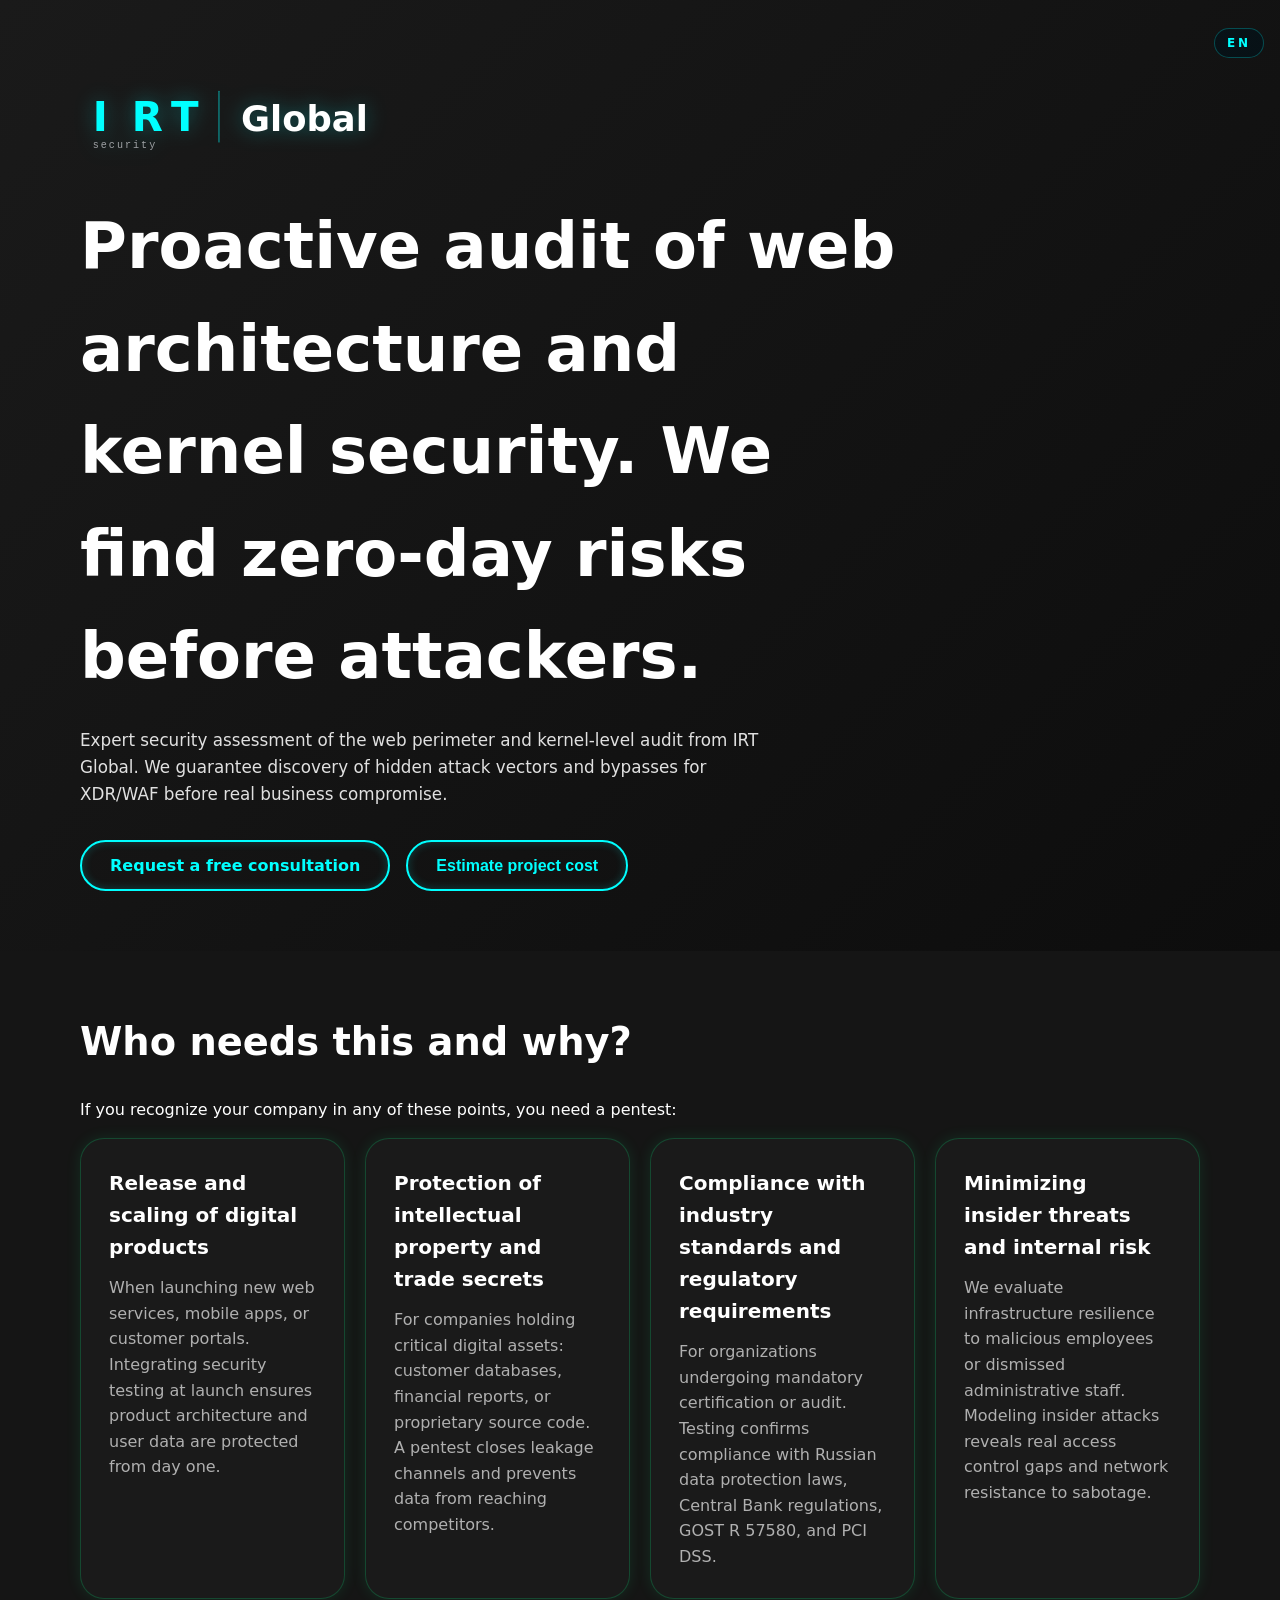
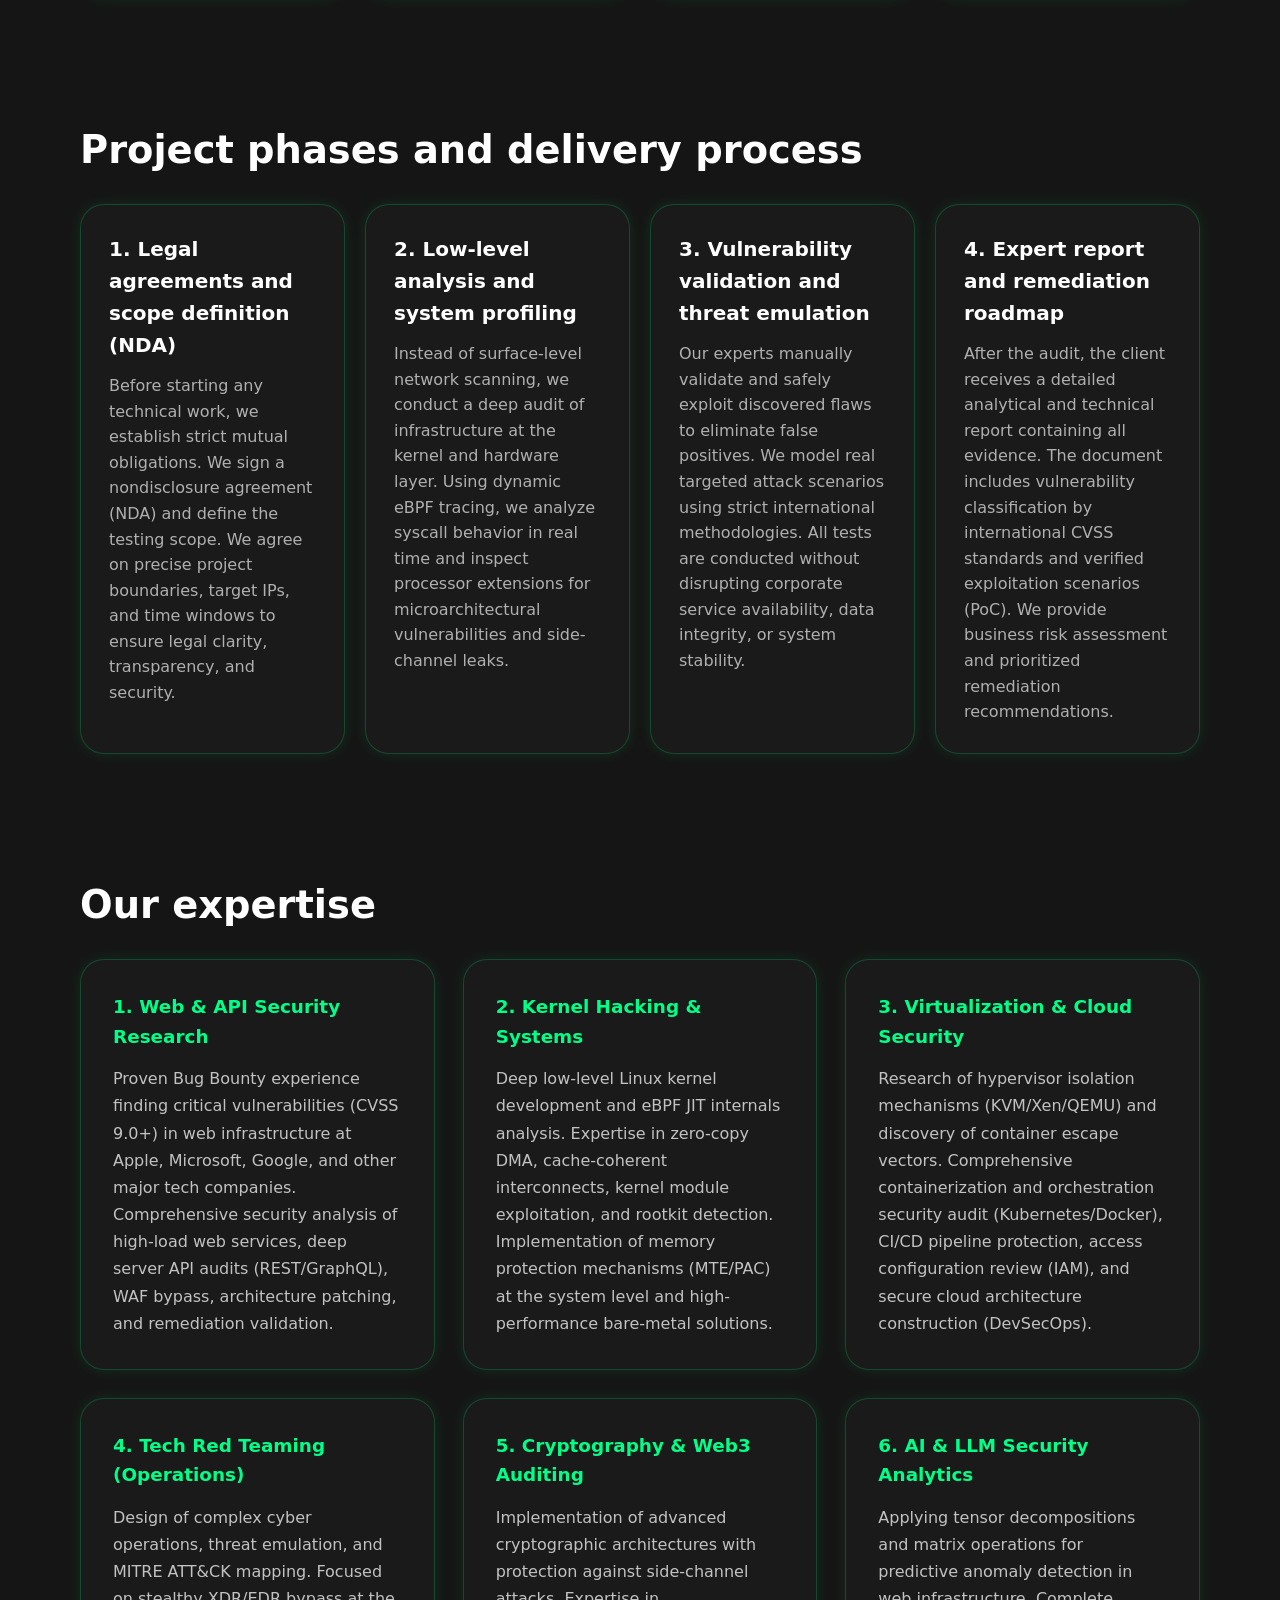
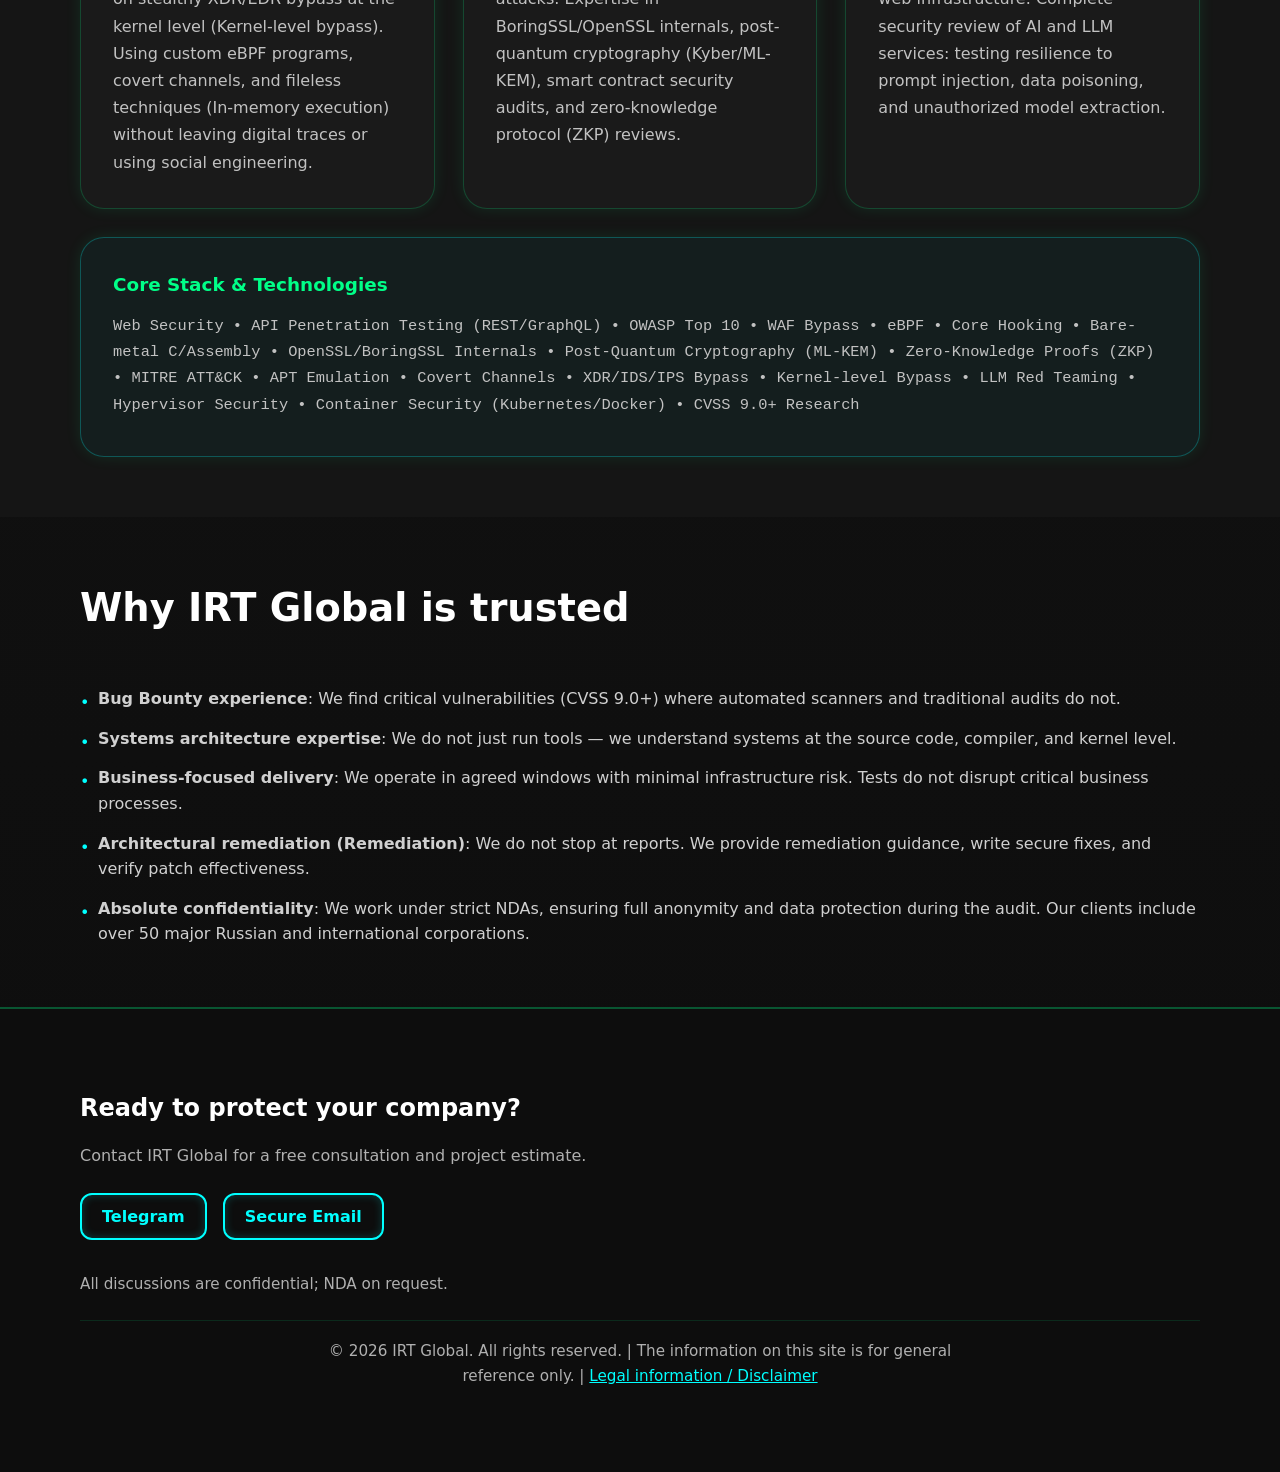
==== commit 20f3cc23: "Update index.html" ====
--- a/index.html
+++ b/index.html
@@ -237,15 +237,15 @@
 
   <footer id="contact" class="footer">
     <div class="container">
-      <h2>Готовы защитить компанию?</h2>
-      <p>Свяжитесь с IRT Global для бесплатной консультации и оценки вашего проекта.</p>
+      <h2 data-i18n-key="footerTitle">Готовы защитить компанию?</h2>
+      <p data-i18n-key="footerText">Свяжитесь с IRT Global для бесплатной консультации и оценки вашего проекта.</p>
       <div class="contact-methods">
         <a class="button secondary" href="https://t.me/irtsecglobal" target="_blank" rel="noreferrer" aria-label="Написать в Telegram">Telegram</a>
         <a class="button secondary" href="mailto:irtsec-global@proton.me" aria-label="Отправить защищённое письмо">Secure Email</a>
       </div>
-      <p class="footer-note">Все обсуждения конфиденциальны; NDA по запросу.</p>
+      <p class="footer-note" data-i18n-key="footerNote">Все обсуждения конфиденциальны; NDA по запросу.</p>
       <div class="footer-bottom">
-        <p class="footer-copy">© 2026 IRT Global. Все права защищены. | Информация на сайте носит ознакомительный характер. | <button class="footer-link" id="openLegalLink" type="button">Правовая информация / Дисклеймер</button></p>
+        <p class="footer-copy" data-i18n-key="footerCopy">© 2026 IRT Global. Все права защищены. | Информация на сайте носит ознакомительный характер. | <button class="footer-link" id="openLegalLink" type="button" data-i18n-key="legalButton">Правовая информация / Дисклеймер</button></p>
       </div>
     </div>
   </footer>
@@ -359,19 +359,27 @@
         'Core Stack & Technologies': 'Core Stack & Technologies',
         'Почему доверяют IRT Global': 'Why IRT Global is trusted',
         'Опыт в Bug Bounty': 'Bug Bounty experience',
+        ': Находим критические уязвимости (CVSS 9.0+) там, где автоматические сканеры и классический аудит ничего не видят.': ': We find critical vulnerabilities (CVSS 9.0+) where automated scanners and traditional audits do not.',
         'Находим критические уязвимости (CVSS 9.0+) там, где автоматические сканеры и классический аудит ничего не видят.': 'We find critical vulnerabilities (CVSS 9.0+) where automated scanners and traditional audits do not.',
         'Экспертиза системных архитекторов': 'Systems architecture expertise',
+        ': Мы не просто запускаем готовые утилиты — мы понимаем работу систем на уровне исходного кода, компиляторов и ядра.': ': We do not just run tools — we understand systems at the source code, compiler, and kernel level.',
         'Мы не просто запускаем готовые утилиты — мы понимаем работу систем на уровне исходного кода, компиляторов и ядра.': 'We do not just run tools — we understand systems at the source code, compiler, and kernel level.',
         'Бизнес-ориентированность': 'Business-focused delivery',
+        ': Работаем строго в согласованные окна и с минимальным риском для инфраструктуры. Тесты не нарушают доступность критических бизнес-процессов.': ': We operate in agreed windows with minimal infrastructure risk. Tests do not disrupt critical business processes.',
         'Работаем строго в согласованные окна и с минимальным риском для инфраструктуры. Тесты не нарушают доступность критических бизнес-процессов.': 'We operate in agreed windows with minimal infrastructure risk. Tests do not disrupt critical business processes.',
         'Архитектурный патчинг (Remediation)': 'Architectural remediation (Remediation)',
+        ': Мы не ограничиваемся отчетами. Предоставляем детальные инструкции по устранению уязвимостей, пишем безопасный код для исправления архитектурных ошибок и верифицируем патчи.': ': We do not stop at reports. We provide remediation guidance, write secure fixes, and verify patch effectiveness.',
         'Мы не ограничиваемся отчетами. Предоставляем детальные инструкции по устранению уязвимостей, пишем безопасный код для исправления архитектурных ошибок и верифицируем патчи.': 'We do not stop at reports. We provide remediation guidance, write secure fixes, and verify patch effectiveness.',
         'Абсолютная конфиденциальность': 'Absolute confidentiality',
+        ': Работаем по строгим NDA, гарантируем полную анонимность и защиту данных в процессе аудита. Среди наших заказчиков — более 50 крупных российских и международных корпораций.': ': We work under strict NDAs, ensuring full anonymity and data protection during the audit. Our clients include over 50 major Russian and international corporations.',
         'Работаем по строгим NDA, гарантируем полную анонимность и защиту данных в процессе аудита. Среди наших заказчиков — более 50 крупных российских и международных корпораций.': 'We work under strict NDAs, ensuring full anonymity and data protection during the audit. Our clients include over 50 major Russian and international corporations.',
         'Готовы защитить компанию?': 'Ready to protect your company?',
+
         'Свяжитесь с IRT Global для бесплатной консультации и оценки вашего проекта.': 'Contact IRT Global for a free consultation and project estimate.',
         'Все обсуждения конфиденциальны; NDA по запросу.': 'All discussions are confidential; NDA on request.',
         'Правовая информация / Дисклеймер': 'Legal information / Disclaimer',
+        '© 2026 IRT Global. Все права защищены. | Информация на сайте носит ознакомительный характер. |': '© 2026 IRT Global. All rights reserved. | The information on this site is for general reference only. |',
+        '© 2026 IRT Global. Все права защищены. | Информация на сайте носит ознакомительный характер. | <button class="footer-link" id="openLegalLink" type="button">Правовая информация / Дисклеймер</button>': '© 2026 IRT Global. All rights reserved. | The information on this site is for general reference only. | <button class="footer-link" id="openLegalLink" type="button">Legal information / Disclaimer</button>',
         'Правовая информация и дисклеймер': 'Legal information and disclaimer',
         'Информация, размещенная на сайте IRT Global, предназначена исключительно для ознакомительных целей и демонстрации технической экспертизы в сфере информационной безопасности.': 'The information on the IRT Global site is provided for reference purposes only and demonstrates technical cybersecurity expertise.',
         'Администрация сайта категорически осуждает любые формы несанкционированного доступа к компьютерной информации и сетевой инфраструктуры.': 'The site administration strongly condemns any form of unauthorized access to computer systems and network infrastructure.',
@@ -400,8 +408,9 @@
         node.childNodes.forEach(function (child) {
           if (child.nodeType === Node.TEXT_NODE) {
             var trimmed = child.nodeValue.trim();
-            if (trimmed && map[trimmed]) {
-              child.nodeValue = child.nodeValue.replace(trimmed, map[trimmed]);
+            var translation = trimmed && map[trimmed] ? map[trimmed] : map[child.nodeValue];
+            if (translation) {
+              child.nodeValue = child.nodeValue.replace(trimmed, translation);
             }
           } else if (child.nodeType === Node.ELEMENT_NODE && child.tagName.toLowerCase() !== 'SCRIPT' && child.tagName.toLowerCase() !== 'STYLE') {
             translateTextNodes(child, map);
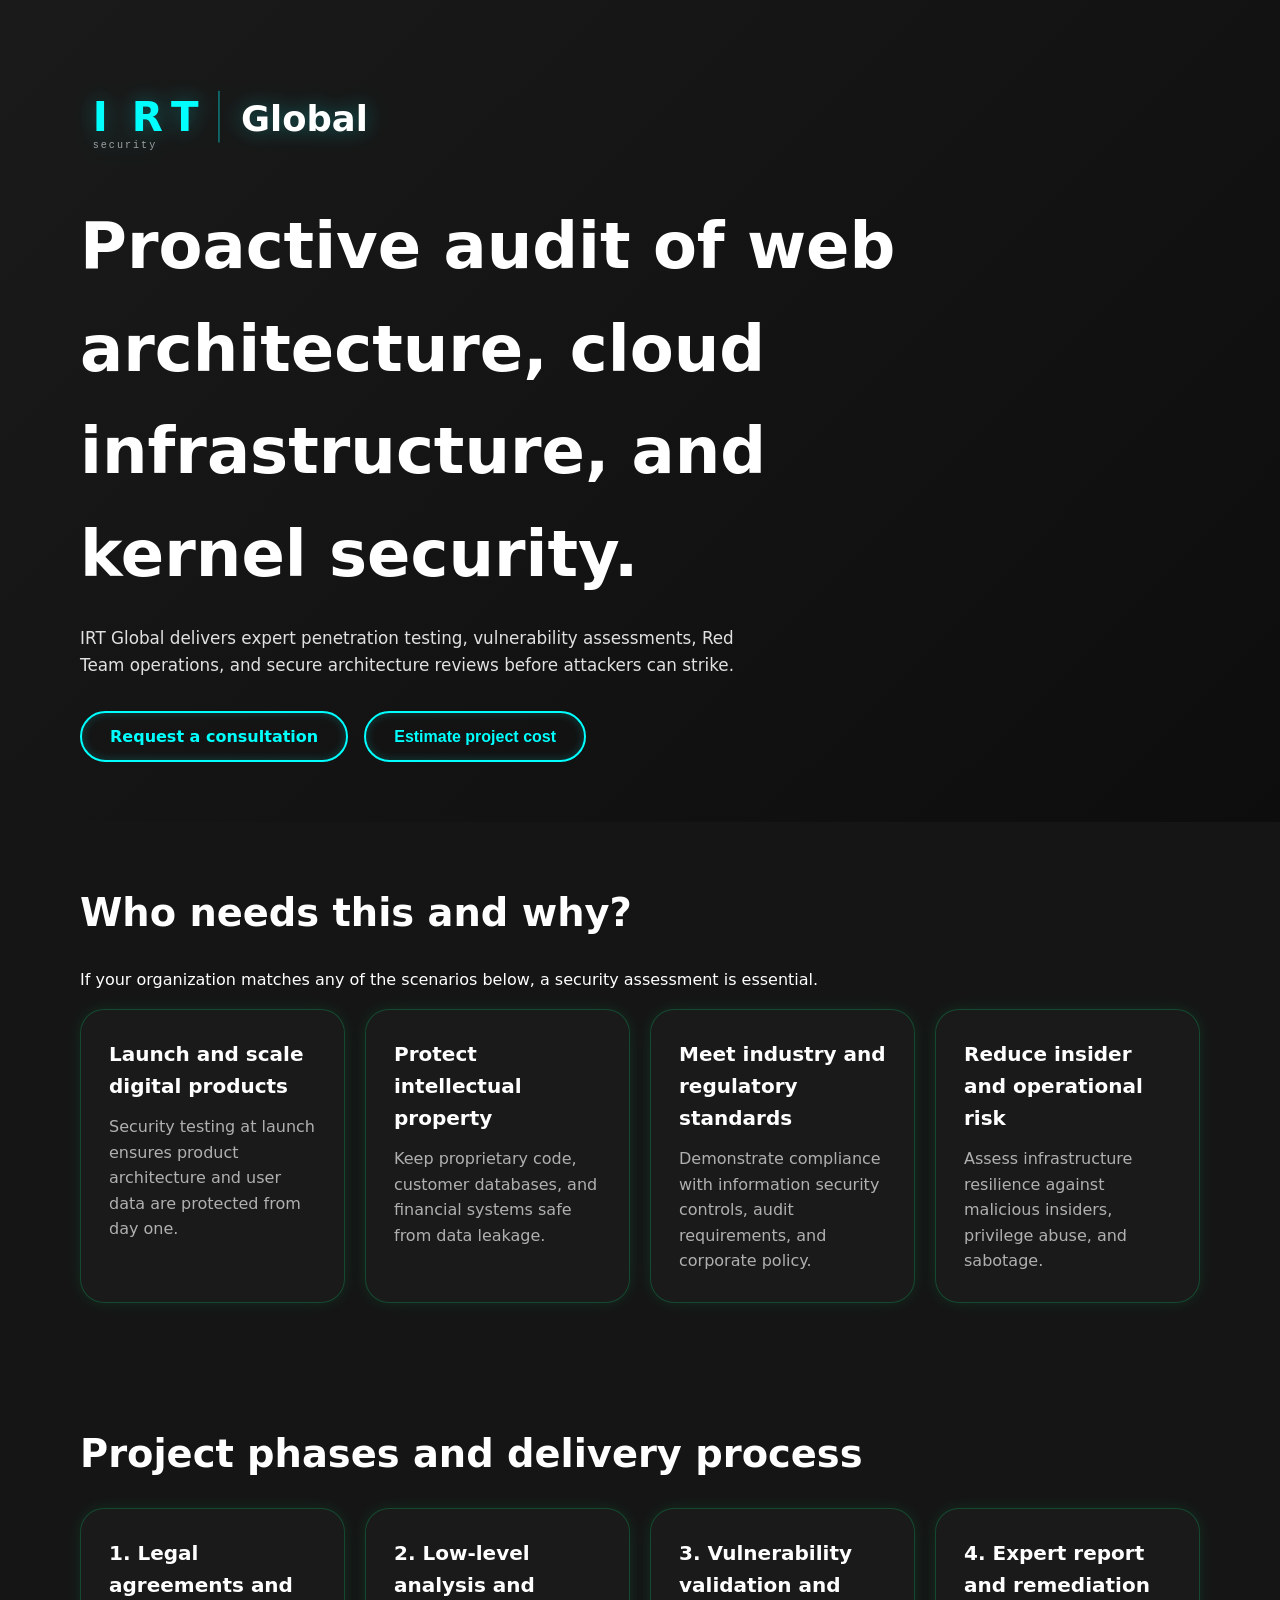
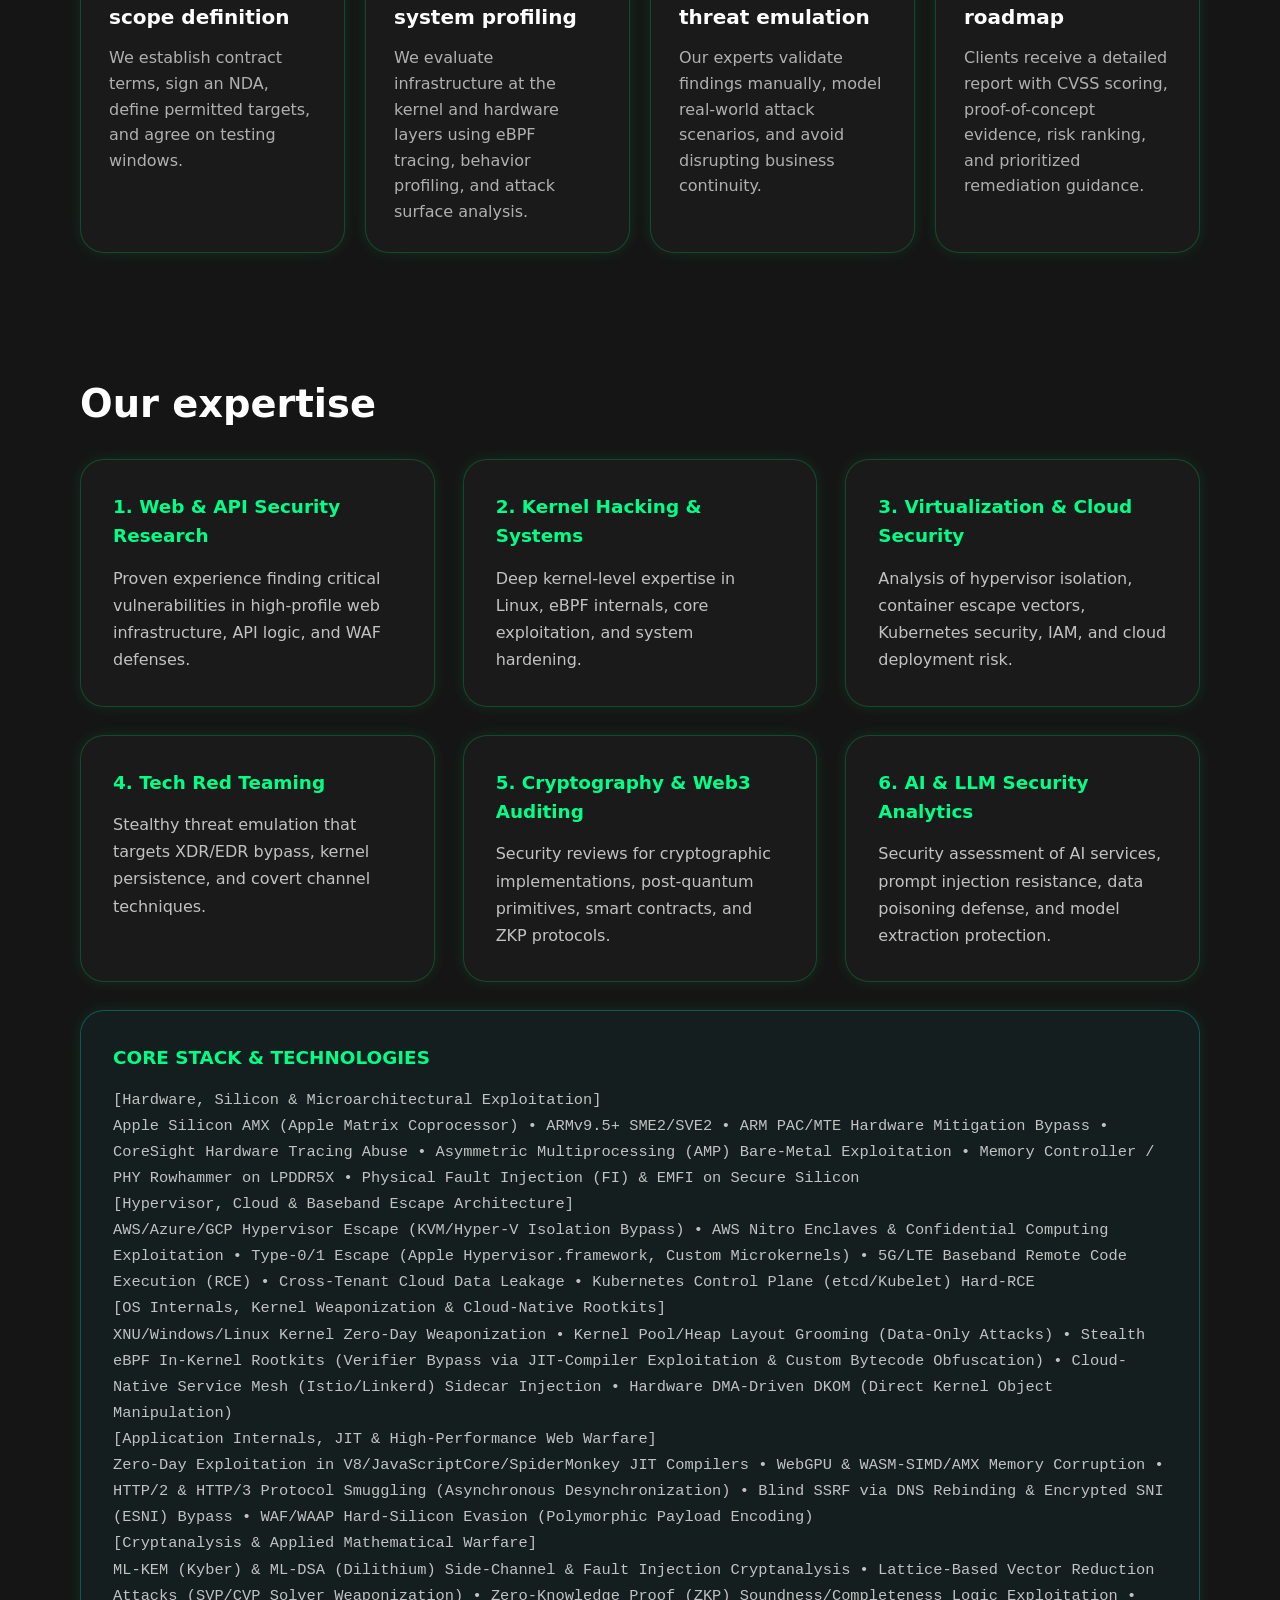
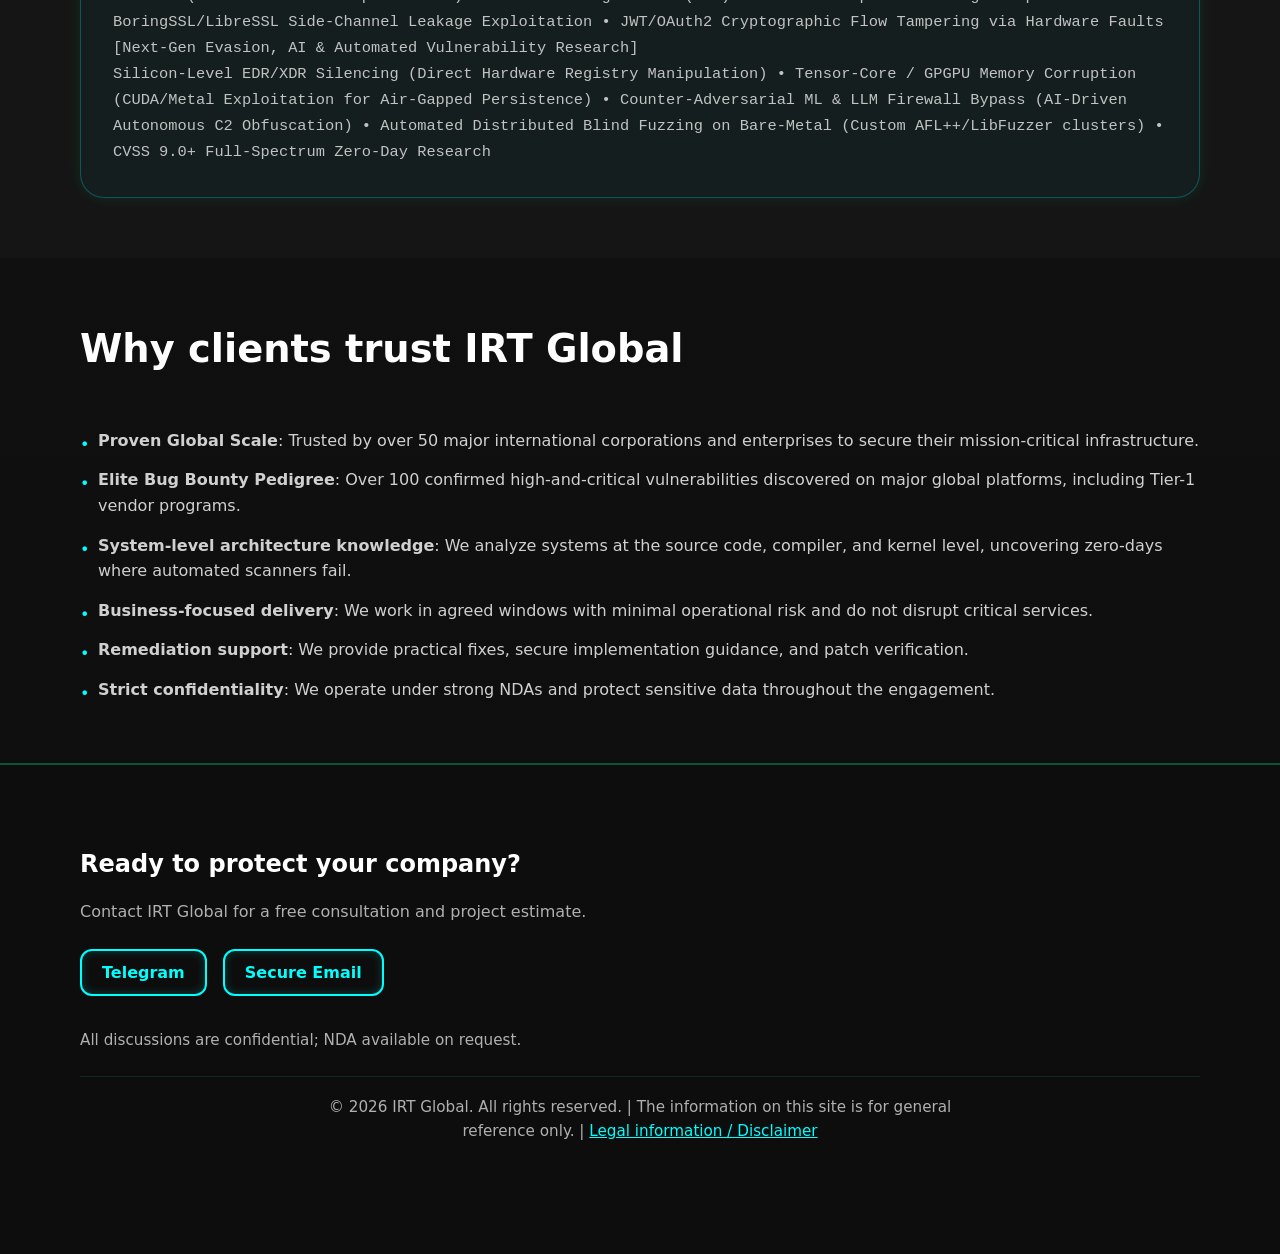
==== commit 17fcb730: "Add files via upload" ====
--- a/index.html
+++ b/index.html
@@ -1,9 +1,27 @@
 <!DOCTYPE html>
-<html lang="ru">
+<html lang="en">
 <head>
   <meta charset="UTF-8">
   <meta name="viewport" content="width=device-width, initial-scale=1.0">
-  <title>IRT Global – Пентест и аудит ИТ-инфраструктуры</title>
+  <meta name="description" content="IRT Global provides penetration testing, infrastructure security audits, web perimeter protection, cloud security, and kernel-level assessments." />
+  <meta name="keywords" content="penetration testing, vulnerability assessment, infrastructure security audit, kernel security, web perimeter protection, cloud security, application security, Red Team, DevSecOps, compliance" />
+  <meta name="robots" content="index, follow, max-snippet:-1, max-image-preview:large, max-video-preview:-1" />
+  <meta name="author" content="IRT Global" />
+  <meta property="og:site_name" content="IRT Global" />
+  <meta property="og:title" content="IRT Global — Penetration Testing and Infrastructure Security" />
+  <meta property="og:description" content="Expert penetration testing, cloud and application security auditing, kernel-level analysis, and threat emulation services." />
+  <meta property="og:type" content="website" />
+  <meta property="og:url" content="https://irtsecglobal.github.io/" />
+  <meta property="og:locale" content="en_US" />
+  <meta property="og:image" content="https://irtsecglobal.github.io/og-image.png" />
+  <meta name="twitter:card" content="summary_large_image" />
+  <meta name="twitter:url" content="https://irtsecglobal.github.io/" />
+  <meta name="twitter:title" content="IRT Global — Penetration Testing and Infrastructure Security" />
+  <meta name="twitter:description" content="Expert penetration testing, cloud and application security auditing, kernel-level analysis, and threat emulation services." />
+  <meta name="twitter:image" content="https://irtsecglobal.github.io/og-image.png" />
+  <meta name="theme-color" content="#000000" />
+  <link rel="canonical" href="https://irtsecglobal.github.io/" />
+  <title>IRT Global — Penetration Testing & Infrastructure Security</title>
   <link rel="stylesheet" href="styles.css">
 </head>
 <body>
@@ -12,14 +30,8 @@
       <svg class="logo-svg" viewBox="0 0 760 120" xmlns="http://www.w3.org/2000/svg">
         <defs>
           <style>
-            @keyframes glow-pulse {
-              0%, 100% { filter: drop-shadow(0 0 8px rgba(0, 255, 255, 0.6)); }
-              50% { filter: drop-shadow(0 0 16px rgba(0, 255, 255, 0.9)); }
-            }
-            @keyframes float-letters {
-              0%, 100% { transform: translateY(0px); }
-              50% { transform: translateY(-3px); }
-            }
+            @keyframes glow-pulse { 0%, 100% { filter: drop-shadow(0 0 8px rgba(0, 255, 255, 0.6)); } 50% { filter: drop-shadow(0 0 16px rgba(0, 255, 255, 0.9)); } }
+            @keyframes float-letters { 0%, 100% { transform: translateY(0px); } 50% { transform: translateY(-3px); } }
             .letter-i { animation: float-letters 3s ease-in-out infinite; }
             .letter-r { animation: float-letters 3.2s ease-in-out infinite; }
             .letter-t { animation: float-letters 3.4s ease-in-out infinite; }
@@ -27,109 +39,84 @@
             .logo-subtext { font-family: ui-monospace, SFMono-Regular, Menlo, Monaco, Consolas, monospace; font-size: 16px; fill: #9fa3a6; letter-spacing: 0.2em; font-weight: 400; }
           </style>
         </defs>
-        
-        <!-- IRT letters -->
         <text class="letter-i" x="20" y="80" font-size="64" font-weight="bold" fill="#00ffff" text-anchor="start">I</text>
         <text class="letter-r" x="82" y="80" font-size="64" font-weight="bold" fill="#00ffff" text-anchor="start">R</text>
         <text class="letter-t" x="144" y="80" font-size="64" font-weight="bold" fill="#00ffff" text-anchor="start">T</text>
-        
-        <!-- Separator line -->
         <line x1="220" y1="18" x2="220" y2="98" stroke="#00ffff" stroke-width="2" opacity="0.5" stroke-linecap="round"/>
-        
-        <!-- Global text -->
         <text class="letter-g" x="255" y="80" font-size="56" font-weight="600" fill="#ffffff" text-anchor="start">Global</text>
         <text class="logo-subtext" x="20" y="108" text-anchor="start">security</text>
       </svg>
-      <p class="lang-banner" id="langBanner" hidden></p>
-      <h1 data-i18n-key="heroTitle">Превентивный аудит веб-архитектуры и ядра. Находим zero-day уязвимости раньше атакующих.</h1>
-      <p class="lead" data-i18n-key="heroLead">Экспертный анализ защищенности веб-контура и Kernel-level аудит от ИБ-лаборатории IRT Global. Гарантируем выявление скрытых векторов атак и технологический обход систем класса XDR/WAF до начала реальной компрометации бизнеса.</p>
+      <h1>Proactive audit of web architecture, cloud infrastructure, and kernel security.</h1>
+      <p class="lead">IRT Global delivers expert penetration testing, vulnerability assessments, Red Team operations, and secure architecture reviews before attackers can strike.</p>
       <div class="hero-buttons">
-        <a class="button secondary" href="#contact" data-i18n-key="heroCta1">Получить бесплатную консультацию</a>
-        <button class="button secondary" id="openEstimateButton" type="button" data-i18n-key="heroCta2">Оценить стоимость проекта</button>
-      </div>
-      <div class="modal-overlay" id="estimateModal" aria-hidden="true">
-        <div class="modal" role="dialog" aria-modal="true" aria-labelledby="estimateModalTitle">
-          <button class="modal-close" id="closeEstimateModal" type="button">✕</button>
-          <h3 id="estimateModalTitle" style="margin-top: 0; margin-bottom: 14px; font-size: 1.8rem; color: #ffffff;">Стоимость комплексных услуг и проектных решений</h3>
-          <div class="price-box">
-            <ul>
-              <li>
-                <strong>Offensive Security & Threat Emulation (Анализ защищенности)</strong>
-                <p><strong>Классический тест на проникновение (Web & Network Pentest)</strong>: от 450 000 до 1 200 000 ₽</p>
-                <p>Инструментальный и ручной анализ уязвимостей внешнего веб-периметра, оценка устойчивости внутренней сети и поиск векторов для развития атаки.</p>
-              </li>
-              <li>
-                <strong>Аудит безопасности веб-приложений и API (Application Security)</strong>
-                <p>от 600 000 ₽</p>
-                <p>Экспертный анализ логики веб-ресурсов, аудит серверных API (REST/GraphQL), обход систем фильтрации (WAF Bypass) и проверка механизмов авторизации (SAST/DAST).</p>
-              </li>
-              <li>
-                <strong>Технологические операции Red Teaming</strong>
-                <p>от 2 500 000 ₽</p>
-                <p>Длительная скрытая симуляция действий продвинутых APT-группировок без использования социальной инженерии. Фокусируется на компрометации систем через веб-периметр с последующим обходом защитных механизмов XDR/EDR на уровне ядра (Kernel-level bypass).</p>
-                <p>Использование кастомных eBPF-программ, скрытых каналов связи (Covert Channels) и бесфайловых техник (In-memory execution) для работы в инфраструктуре полностью в обход классического логирования и без оставления цифровых следов.</p>
-              </li>
-              <li>
-                <strong>Аудит смарт-контрактов и Web3-протоколов</strong>
-                <p>от 800 000 ₽</p>
-                <p>Верификация логики смарт-контрактов, проверка устойчивости к flash-loan атакам, анализ криптографических примитивов и ZKP.</p>
-              </li>
-            </ul>
-            <ul>
-              <li>
-                <strong>Infrastructure & Cloud Security (Безопасность облаков и системного ПО)</strong>
-                <p><strong>Аудит контейнеризации и облачных сред (DevSecOps)</strong>: от 700 000 ₽</p>
-                <p>Анализ безопасности кластеров Kubernetes/Docker, выявление векторов Container Escape, аудит CI/CD пайплайнов и конфигураций доступа (IAM).</p>
-              </li>
-              <li>
-                <strong>Аудит безопасности системного ПО и Ядра (Kernel Auditing)</strong>
-                <p>от 1 500 000 ₽</p>
-                <p>Анализ драйверов, eBPF-программ, механизмов изоляции гипервизоров (KVM/Xen/QEMU) и устойчивости виртуализированных платформ к zero-day уязвимостям.</p>
-              </li>
-              <li>
-                <strong>Комплексный архитектурный аудит и Compliance</strong>
-                <p>от 900 000 до 2 500 000 ₽</p>
-                <p>Анализ конфигураций облачной и сетевой инфраструктуры, разграничения прав доступа, соответствия ИБ-метрикам и требованиям ФЗ-152, ISO 27001.</p>
-              </li>
-              <li>
-                <strong>Проектирование и внедрение систем ИБ под ключ (SIEM / XDR / DLP)</strong>
-                <p>от 1 800 000 ₽</p>
-                <p>Архитектурное проектирование, развертывание, написание кастомных правил корреляции (SIEM), политик предотвращения утечек и LLM-безопасности.</p>
-              </li>
-            </ul>
-            <ul>
-              <li>
-                <strong>Crisis Management & DFIR (Реагирование на инциденты)</strong>
-                <p><strong>Запрос на экстренное реагирование (Incident Response)</strong>: от 350 000 ₽</p>
-                <p>Экстренная локализация активных атак, вытеснение хакеров из веб-контура, блокирование векторов распространения угроз и восстановление работоспособности систем.</p>
-              </li>
-              <li>
-                <strong>Цифровая криминалистика и расследование (Digital Forensics)</strong>
-                <p>от 500 000 ₽</p>
-                <p>Глубокий анализ логов веб-серверов, дампов памяти и баз данных, восстановление хронологии атаки, атрибуция атакующих и подготовка официального технического заключения.</p>
-              </li>
-            </ul>
-          </div>
-
-          <div class="modal-details">
-            <h4>Регламент инициации проекта и обмена данными</h4>
-            <p>В целях обеспечения кибербезопасности сторон и защиты чувствительной информации, в IRT Global действует строгое категорирование каналов связи:</p>
-            <ul>
-              <li>
-                <strong>Запрос на экстренное реагирование (Incident Response)</strong>
-                <p>При обнаружении признаков компрометации инфраструктуры, активности шифровальщиков или утечки данных направьте сообщение в Telegram с пометкой «INCIDENT». Первичный технический анализ ситуации и обратная связь предоставляются в течение 1 часа в рамках рабочего времени.</p>
-              </li>
-              <li>
-                <strong>Первичная верификация и пре-сейл (Pre-sale)</strong>
-                <p>Для планового согласования объемов работ (Scope), таймингов и технических консультаций используется защищенный корпоративный аккаунт в Telegram.</p>
-              </li>
-              <li>
-                <strong>Передача конфиденциальной документации</strong>
-                <p>Направление технических заданий (ТЗ), опросников, архитектурных схем и исходного кода осуществляется исключительно по каналам шифрованной электронной почты (Secure Email).</p>
-              </li>
-            </ul>
-            <p>🔒 <strong>Правовой статус взаимодействия:</strong> IRT Global гарантирует защиту конфиденциальности на этапе предпроектного обмена данными. Подписание двустороннего соглашения о неразглашении (NDA) является обязательным условием до момента передачи заказчиком любых чувствительных сведений, конфигураций или логов.</p>
-          </div>
+        <a class="button secondary" href="#contact">Request a consultation</a>
+        <button class="button secondary" id="openEstimateButton" type="button">Estimate project cost</button>
+      </div>
+    </div>
+    <div class="modal-overlay" id="estimateModal" aria-hidden="true">
+      <div class="modal" role="dialog" aria-modal="true" aria-labelledby="estimateModalTitle">
+        <button class="modal-close" id="closeEstimateModal" type="button">✕</button>
+        <h3 id="estimateModalTitle" style="margin-top: 0; margin-bottom: 14px; font-size: 1.8rem; color: #ffffff;">Pricing for comprehensive security services</h3>
+        <div class="price-box">
+          <ul>
+            <li>
+              <strong>Offensive Security & Threat Emulation</strong>
+              <p><strong>Web & Network Pentest</strong>: from $5,000</p>
+              <p>Manual and automated analysis of web perimeter exposure, network resilience, and attack surface discovery.</p>
+            </li>
+            <li>
+              <strong>Application Security & API Audit</strong>
+              <p>from $7,000</p>
+              <p>Security review of web applications, REST/GraphQL APIs, authentication flows, and WAF bypass scenarios.</p>
+            </li>
+            <li>
+              <strong>Red Team Operations</strong>
+              <p>from $30,000</p>
+              <p>Extended threat emulation focused on web perimeter compromise, XDR/EDR bypass, and kernel-level persistence.</p>
+            </li>
+            <li>
+              <strong>Smart Contract & Web3 Audit</strong>
+              <p>from $10,000</p>
+              <p>Review of smart contract logic, flash-loan resistance, and cryptographic design.</p>
+            </li>
+          </ul>
+          <ul>
+            <li>
+              <strong>Infrastructure & Cloud Security</strong>
+              <p><strong>DevSecOps and Cloud Audit</strong>: from $8,500</p>
+              <p>Evaluation of Kubernetes/Docker clusters, IAM configurations, CI/CD pipelines, and cloud hardening.</p>
+            </li>
+            <li>
+              <strong>Kernel & System Security Audit</strong>
+              <p>from $15,000</p>
+              <p>Driver analysis, eBPF review, hypervisor isolation checks, and zero-day resilience testing.</p>
+            </li>
+            <li>
+              <strong>Architectural Audit & Compliance</strong>
+              <p>from $10,000</p>
+              <p>Infrastructure configuration review, access segregation validation, and compliance assessment.</p>
+            </li>
+            <li>
+              <strong>SIEM / XDR / DLP Implementation</strong>
+              <p>from $20,000</p>
+              <p>Secure deployment, correlation rules, data leak prevention planning, and threat monitoring design.</p>
+            </li>
+          </ul>
+          <ul>
+            <li>
+              <strong>Crisis Management & DFIR</strong>
+              <p><strong>Incident Response</strong>: from $4,000</p>
+              <p>Rapid containment, attacker removal, threat vector mitigation, and operational recovery support.</p>
+            </li>
+            <li>
+              <strong>Digital Forensics</strong>
+              <p>from $6,000</p>
+              <p>Log and memory analysis, attack timeline reconstruction, attribution, and technical incident reporting.</p>
+            </li>
+          </ul>
+        </div>
+        <div class="modal-actions">
+          <button class="button primary modal-button" id="closeEstimateButton" type="button">Close</button>
         </div>
       </div>
     </div>
@@ -138,24 +125,24 @@
   <main>
     <section id="need" class="section light">
       <div class="container">
-        <h2>Кому и зачем это нужно?</h2>
-        <p>Если вы узнали свою компанию хотя бы в одном пункте — вам нужен пентест:</p>
+        <h2>Who needs this and why?</h2>
+        <p>If your organization matches any of the scenarios below, a security assessment is essential.</p>
         <div class="grid cards">
           <article class="card">
-            <h3>Релиз и масштабирование цифровых продуктов</h3>
-            <p>При выводе на рынок новых веб-сервисов, мобильных приложений или личных кабинетов. Интеграция ИБ-аудита на этапе запуска гарантирует, что архитектура продукта и конфиденциальные данные пользователей надежно защищены с первого дня.</p>
-          </article>
-          <article class="card">
-            <h3>Защита интеллектуальной собственности и коммерческой тайны</h3>
-            <p>Для компаний, обладающих критически важными цифровыми активами: клиентскими базами, финансовой отчетностью или уникальным исходным кодом. Пентест закрывает каналы утечки информации и предотвращает передачу данных конкурентам.</p>
-          </article>
-          <article class="card">
-            <h3>Соответствие отраслевым стандартам и регуляторным требованиям</h3>
-            <p>Для организаций, проходящих обязательную сертификацию или аудит. Тестирование подтверждает соответствие требованиям законодательства РФ, включая 152-ФЗ «О персональных данных», регламентам ЦБ РФ, стандартам ГОСТ Р 57580 и PCI DSS.</p>
-          </article>
-          <article class="card">
-            <h3>Минимизация внутренних угроз и рисков инсайда</h3>
-            <p>Проверяем устойчивость инфраструктуры к действиям недобросовестных сотрудников или уволенного административного персонала. Моделирование внутренних атак показывает реальный уровень разграничения прав доступа и способность сети противостоять саботажу.</p>
+            <h3>Launch and scale digital products</h3>
+            <p>Security testing at launch ensures product architecture and user data are protected from day one.</p>
+          </article>
+          <article class="card">
+            <h3>Protect intellectual property</h3>
+            <p>Keep proprietary code, customer databases, and financial systems safe from data leakage.</p>
+          </article>
+          <article class="card">
+            <h3>Meet industry and regulatory standards</h3>
+            <p>Demonstrate compliance with information security controls, audit requirements, and corporate policy.</p>
+          </article>
+          <article class="card">
+            <h3>Reduce insider and operational risk</h3>
+            <p>Assess infrastructure resilience against malicious insiders, privilege abuse, and sabotage.</p>
           </article>
         </div>
       </div>
@@ -163,23 +150,23 @@
 
     <section id="process" class="section light">
       <div class="container">
-        <h2>Регламент проведения работ и этапы проекта</h2>
+        <h2>Project phases and delivery process</h2>
         <div class="grid cards">
           <article class="card">
-            <h3>1. Юридическое оформление и фиксация границ (NDA)</h3>
-            <p>До начала любых технических работ мы фиксируем жесткие взаимные обязательства сторон. Подписываем соглашение о неразглашении конфиденциальной информации (NDA) и строго регламентируем область исследования. Согласовываем точные границы проекта, целевые IP-адреса и временные окна, что гарантирует полную правовую чистоту, прозрачность и безопасность.</p>
-          </article>
-          <article class="card">
-            <h3>2. Низкоуровневый анализ и профилирование систем</h3>
-            <p>Вместо поверхностного сканирования сети мы проводим глубокий аудит инфраструктуры на уровне ядра и аппаратной архитектуры. С помощью динамической трассировки через eBPF детально анализируем поведение системных вызовов в реальном времени. Исследуем векторные и матричные расширения процессоров на предмет микроархитектурных уязвимостей и утечек по сторонним каналам (Side-Channel).</p>
-          </article>
-          <article class="card">
-            <h3>3. Верификация уязвимостей и моделирование угроз</h3>
-            <p>Наши эксперты вручную валидируют и безопасно эксплуатируют выявленные дефекты для полного исключения ложных срабатываний (False Positives). Мы моделируем реальные сценарии таргетированных кибератак по строгим международным методологиям. Все тесты проводятся без нарушения доступности корпоративных сервисов, целостности баз данных и стабильности систем.</p>
-          </article>
-          <article class="card">
-            <h3>4. Формирование экспертного отчета и дорожной карты</h3>
-            <p>По итогам аудита заказчик получает детализированный аналитический и технический отчет со всей доказательной базой. Документ содержит классификацию обнаруженных уязвимостей по международной шкале CVSS и верифицированные сценарии их реализации (PoC). Мы предоставляем оценку потенциальных бизнес-рисков и пошаговые, приоритезированные рекомендации по их устранению.</p>
+            <h3>1. Legal agreements and scope definition</h3>
+            <p>We establish contract terms, sign an NDA, define permitted targets, and agree on testing windows.</p>
+          </article>
+          <article class="card">
+            <h3>2. Low-level analysis and system profiling</h3>
+            <p>We evaluate infrastructure at the kernel and hardware layers using eBPF tracing, behavior profiling, and attack surface analysis.</p>
+          </article>
+          <article class="card">
+            <h3>3. Vulnerability validation and threat emulation</h3>
+            <p>Our experts validate findings manually, model real-world attack scenarios, and avoid disrupting business continuity.</p>
+          </article>
+          <article class="card">
+            <h3>4. Expert report and remediation roadmap</h3>
+            <p>Clients receive a detailed report with CVSS scoring, proof-of-concept evidence, risk ranking, and prioritized remediation guidance.</p>
           </article>
         </div>
       </div>
@@ -187,35 +174,46 @@
 
     <section id="expertise" class="section light">
       <div class="container">
-        <h2>Наша экспертиза</h2>
+        <h2>Our expertise</h2>
         <div class="expertise-grid">
           <article class="expertise-item">
             <h3>1. Web & API Security Research</h3>
-            <p>Подтвержденный опыт в официальных программах Bug Bounty с обнаружением критических уязвимостей (CVSS 9.0+) в веб-инфраструктурах Apple, Microsoft, Google и многих других технологических гигантов. Комплексный анализ безопасности высоконагруженных веб-сервисов, глубокий аудит серверных API (REST/GraphQL), обход систем фильтрации (WAF Bypass), архитектурный патчинг и контроль исправлений.</p>
+            <p>Proven experience finding critical vulnerabilities in high-profile web infrastructure, API logic, and WAF defenses.</p>
           </article>
           <article class="expertise-item">
             <h3>2. Kernel Hacking & Systems</h3>
-            <p>Глубокая низкоуровневая разработка под ядро Linux и анализ eBPF JIT internals. Экспертиза в Zero-copy DMA, cache-coherent interconnects, kernel module exploitation и rootkit detection. Внедрение аппаратных механизмов защиты памяти (MTE/PAC) на системном уровне и создание высокопроизводительных bare-metal решений.</p>
+            <p>Deep kernel-level expertise in Linux, eBPF internals, core exploitation, and system hardening.</p>
           </article>
           <article class="expertise-item">
             <h3>3. Virtualization & Cloud Security</h3>
-            <p>Исследование механизмов изоляции гипервизоров (KVM/Xen/QEMU) и выявление векторов Container Escape. Комплексный аудит безопасности контейнеризации и оркестрации (Kubernetes/Docker), защита CI/CD пайплайнов, конфигураций доступа (IAM) и построение защищенной облачной архитектуры (DevSecOps).</p>
-          </article>
-          <article class="expertise-item">
-            <h3>4. Tech Red Teaming (Operations)</h3>
-            <p>Проектирование комплексных киберопераций, технологическая эмуляция угроз (Threat Emulation) и маппинг по матрице MITRE ATT&CK. Фокус на скрытом обходе систем класса XDR/EDR на уровне ядра (Kernel-level bypass). Использование кастомных eBPF-программ, covert channels и бесфайловых техник (In-memory execution) без оставления цифровых следов и без применения социальной инженерии.</p>
+            <p>Analysis of hypervisor isolation, container escape vectors, Kubernetes security, IAM, and cloud deployment risk.</p>
+          </article>
+          <article class="expertise-item">
+            <h3>4. Tech Red Teaming</h3>
+            <p>Stealthy threat emulation that targets XDR/EDR bypass, kernel persistence, and covert channel techniques.</p>
           </article>
           <article class="expertise-item">
             <h3>5. Cryptography & Web3 Auditing</h3>
-            <p>Реализация сложных криптографических архитектур с защитой от атак по сторонним каналам (Side-Channel Analysis). Экспертиза в BoringSSL/OpenSSL internals, интеграция постквантовой криптографии (Kyber/ML-KEM), аудит безопасности смарт-контрактов и протоколов нулевого разглашения (ZKP).</p>
+            <p>Security reviews for cryptographic implementations, post-quantum primitives, smart contracts, and ZKP protocols.</p>
           </article>
           <article class="expertise-item">
             <h3>6. AI & LLM Security Analytics</h3>
-            <p>Применение тензорных разложений и матричных операций для предиктивного обнаружения аномалий в веб-инфраструктуре. Полный аудит безопасности ИИ-решений и LLM-сервисов: тестирование устойчивости к инъекциям команд (Prompt Injection), отравлению обучающих данных (Data Poisoning) и несанкционированному извлечению моделей.</p>
+            <p>Security assessment of AI services, prompt injection resistance, data poisoning defense, and model extraction protection.</p>
           </article>
           <article class="expertise-item tech-keywords">
-            <h3>Core Stack & Technologies</h3>
-            <p>Web Security • API Penetration Testing (REST/GraphQL) • OWASP Top 10 • WAF Bypass • eBPF • Core Hooking • Bare-metal C/Assembly • OpenSSL/BoringSSL Internals • Post-Quantum Cryptography (ML-KEM) • Zero-Knowledge Proofs (ZKP) • MITRE ATT&CK • APT Emulation • Covert Channels • XDR/IDS/IPS Bypass • Kernel-level Bypass • LLM Red Teaming • Hypervisor Security • Container Security (Kubernetes/Docker) • CVSS 9.0+ Research</p>
+            <h3>CORE STACK & TECHNOLOGIES</h3>
+            <p>[Hardware, Silicon & Microarchitectural Exploitation]</p>
+            <p>Apple Silicon AMX (Apple Matrix Coprocessor) • ARMv9.5+ SME2/SVE2 • ARM PAC/MTE Hardware Mitigation Bypass • CoreSight Hardware Tracing Abuse • Asymmetric Multiprocessing (AMP) Bare-Metal Exploitation • Memory Controller / PHY Rowhammer on LPDDR5X • Physical Fault Injection (FI) & EMFI on Secure Silicon</p>
+            <p>[Hypervisor, Cloud & Baseband Escape Architecture]</p>
+            <p>AWS/Azure/GCP Hypervisor Escape (KVM/Hyper-V Isolation Bypass) • AWS Nitro Enclaves & Confidential Computing Exploitation • Type-0/1 Escape (Apple Hypervisor.framework, Custom Microkernels) • 5G/LTE Baseband Remote Code Execution (RCE) • Cross-Tenant Cloud Data Leakage • Kubernetes Control Plane (etcd/Kubelet) Hard-RCE</p>
+            <p>[OS Internals, Kernel Weaponization & Cloud-Native Rootkits]</p>
+            <p>XNU/Windows/Linux Kernel Zero-Day Weaponization • Kernel Pool/Heap Layout Grooming (Data-Only Attacks) • Stealth eBPF In-Kernel Rootkits (Verifier Bypass via JIT-Compiler Exploitation & Custom Bytecode Obfuscation) • Cloud-Native Service Mesh (Istio/Linkerd) Sidecar Injection • Hardware DMA-Driven DKOM (Direct Kernel Object Manipulation)</p>
+            <p>[Application Internals, JIT & High-Performance Web Warfare]</p>
+            <p>Zero-Day Exploitation in V8/JavaScriptCore/SpiderMonkey JIT Compilers • WebGPU & WASM-SIMD/AMX Memory Corruption • HTTP/2 & HTTP/3 Protocol Smuggling (Asynchronous Desynchronization) • Blind SSRF via DNS Rebinding & Encrypted SNI (ESNI) Bypass • WAF/WAAP Hard-Silicon Evasion (Polymorphic Payload Encoding)</p>
+            <p>[Cryptanalysis & Applied Mathematical Warfare]</p>
+            <p>ML-KEM (Kyber) & ML-DSA (Dilithium) Side-Channel & Fault Injection Cryptanalysis • Lattice-Based Vector Reduction Attacks (SVP/CVP Solver Weaponization) • Zero-Knowledge Proof (ZKP) Soundness/Completeness Logic Exploitation • BoringSSL/LibreSSL Side-Channel Leakage Exploitation • JWT/OAuth2 Cryptographic Flow Tampering via Hardware Faults</p>
+            <p>[Next-Gen Evasion, AI & Automated Vulnerability Research]</p>
+            <p>Silicon-Level EDR/XDR Silencing (Direct Hardware Registry Manipulation) • Tensor-Core / GPGPU Memory Corruption (CUDA/Metal Exploitation for Air-Gapped Persistence) • Counter-Adversarial ML & LLM Firewall Bypass (AI-Driven Autonomous C2 Obfuscation) • Automated Distributed Blind Fuzzing on Bare-Metal (Custom AFL++/LibFuzzer clusters) • CVSS 9.0+ Full-Spectrum Zero-Day Research</p>
           </article>
         </div>
       </div>
@@ -223,13 +221,14 @@
 
     <section id="trust" class="section">
       <div class="container trust-block">
-        <h2>Почему доверяют IRT Global</h2>
+        <h2>Why clients trust IRT Global</h2>
         <ul>
-          <li><strong>Опыт в Bug Bounty</strong>: Находим критические уязвимости (CVSS 9.0+) там, где автоматические сканеры и классический аудит ничего не видят.</li>
-          <li><strong>Экспертиза системных архитекторов</strong>: Мы не просто запускаем готовые утилиты — мы понимаем работу систем на уровне исходного кода, компиляторов и ядра.</li>
-          <li><strong>Бизнес-ориентированность</strong>: Работаем строго в согласованные окна и с минимальным риском для инфраструктуры. Тесты не нарушают доступность критических бизнес-процессов.</li>
-          <li><strong>Архитектурный патчинг (Remediation)</strong>: Мы не ограничиваемся отчетами. Предоставляем детальные инструкции по устранению уязвимостей, пишем безопасный код для исправления архитектурных ошибок и верифицируем патчи.</li>
-          <li><strong>Абсолютная конфиденциальность</strong>: Работаем по строгим NDA, гарантируем полную анонимность и защиту данных в процессе аудита. Среди наших заказчиков — более 50 крупных российских и международных корпораций.</li>
+          <li><strong>Proven Global Scale</strong>: Trusted by over 50 major international corporations and enterprises to secure their mission-critical infrastructure.</li>
+          <li><strong>Elite Bug Bounty Pedigree</strong>: Over 100 confirmed high-and-critical vulnerabilities discovered on major global platforms, including Tier-1 vendor programs.</li>
+          <li><strong>System-level architecture knowledge</strong>: We analyze systems at the source code, compiler, and kernel level, uncovering zero-days where automated scanners fail.</li>
+          <li><strong>Business-focused delivery</strong>: We work in agreed windows with minimal operational risk and do not disrupt critical services.</li>
+          <li><strong>Remediation support</strong>: We provide practical fixes, secure implementation guidance, and patch verification.</li>
+          <li><strong>Strict confidentiality</strong>: We operate under strong NDAs and protect sensitive data throughout the engagement.</li>
         </ul>
       </div>
     </section>
@@ -237,15 +236,15 @@
 
   <footer id="contact" class="footer">
     <div class="container">
-      <h2 data-i18n-key="footerTitle">Готовы защитить компанию?</h2>
-      <p data-i18n-key="footerText">Свяжитесь с IRT Global для бесплатной консультации и оценки вашего проекта.</p>
+      <h2>Ready to protect your company?</h2>
+      <p>Contact IRT Global for a free consultation and project estimate.</p>
       <div class="contact-methods">
-        <a class="button secondary" href="https://t.me/irtsecglobal" target="_blank" rel="noreferrer" aria-label="Написать в Telegram">Telegram</a>
-        <a class="button secondary" href="mailto:irtsec-global@proton.me" aria-label="Отправить защищённое письмо">Secure Email</a>
-      </div>
-      <p class="footer-note" data-i18n-key="footerNote">Все обсуждения конфиденциальны; NDA по запросу.</p>
+        <a class="button secondary" href="https://t.me/irtsecglobal" target="_blank" rel="noreferrer" aria-label="Write in Telegram">Telegram</a>
+        <a class="button secondary" href="mailto:irtsec-global@proton.me" aria-label="Send secure email">Secure Email</a>
+      </div>
+      <p class="footer-note">All discussions are confidential; NDA available on request.</p>
       <div class="footer-bottom">
-        <p class="footer-copy" data-i18n-key="footerCopy">© 2026 IRT Global. Все права защищены. | Информация на сайте носит ознакомительный характер. | <button class="footer-link" id="openLegalLink" type="button" data-i18n-key="legalButton">Правовая информация / Дисклеймер</button></p>
+        <p class="footer-copy">© 2026 IRT Global. All rights reserved. | The information on this site is for general reference only. | <button class="footer-link" id="openLegalLink" type="button">Legal information / Disclaimer</button></p>
       </div>
     </div>
   </footer>
@@ -253,315 +252,68 @@
   <div class="modal-overlay" id="legalModal" aria-hidden="true">
     <div class="modal" role="dialog" aria-modal="true" aria-labelledby="legalModalTitle">
       <button class="modal-close" id="closeLegalModal" type="button">✕</button>
-      <h3 id="legalModalTitle">Правовая информация и дисклеймер</h3>
+      <h3 id="legalModalTitle">Legal information and disclaimer</h3>
       <ol>
-        <li>Информация, размещенная на сайте IRT Global, предназначена исключительно для ознакомительных целей и демонстрации технической экспертизы в сфере информационной безопасности.</li>
-        <li>Администрация сайта категорически осуждает любые формы несанкционированного доступа к компьютерной информации и сетевой инфраструктуре.</li>
-        <li>Описание технологий, векторов атак и защитных механизмов не является инструкцией к действию. Владелец сайта не несет ответственности за любые прямые или косвенные убытки, возникшие в результате неправомерного использования представленных материалов третьими лицами.</li>
-        <li>Все коммерческие услуги (аудит, тестирование на проникновение, эмуляция угроз) выполняются строго на основании официального B2B-договора и только при наличии письменного согласия владельца целевой инфраструктуры.</li>
+        <li>The information on this site is provided for reference purposes and demonstrates technical cybersecurity expertise.</li>
+        <li>The site administration strongly condemns any unauthorized access to computer systems or network infrastructure.</li>
+        <li>Descriptions of attack techniques and defense mechanisms are not instructions for misuse. The site owner is not responsible for losses caused by improper use of the material.</li>
+        <li>All commercial services are delivered under an official B2B agreement and only with the written consent of the target infrastructure owner.</li>
       </ol>
+      <div class="modal-actions">
+        <button class="button secondary modal-button" id="closeLegalButton" type="button">Close</button>
+      </div>
     </div>
   </div>
 
   <script>
     document.addEventListener('DOMContentLoaded', function () {
-      var langBanner = document.getElementById('langBanner');
       var openEstimateButton = document.getElementById('openEstimateButton');
       var estimateModal = document.getElementById('estimateModal');
       var closeEstimateModal = document.getElementById('closeEstimateModal');
+      var closeEstimateButton = document.getElementById('closeEstimateButton');
       var openLegalLink = document.getElementById('openLegalLink');
       var legalModal = document.getElementById('legalModal');
       var closeLegalModal = document.getElementById('closeLegalModal');
-      var telegramLink = document.querySelector('a[href="https://t.me/irtsecglobal"]');
-      var secureEmailLink = document.querySelector('a[href="mailto:irtsec-global@proton.me"]');
-
-      var translations = {
-        'Превентивный аудит веб-архитектуры и ядра. Находим zero-day уязвимости раньше атакующих.': 'Proactive audit of web architecture and kernel security. We find zero-day risks before attackers.',
-        'Экспертный анализ защищенности веб-контура и Kernel-level аудит от ИБ-лаборатории IRT Global. Гарантируем выявление скрытых векторов атак и технологический обход систем класса XDR/WAF до начала реальной компрометации бизнеса.': 'Expert security assessment of the web perimeter and kernel-level audit from IRT Global. We guarantee discovery of hidden attack vectors and bypasses for XDR/WAF before real business compromise.',
-        'Получить бесплатную консультацию': 'Request a free consultation',
-        'Оценить стоимость проекта': 'Estimate project cost',
-        'Стоимость комплексных услуг и проектных решений': 'Pricing for comprehensive security services and projects',
-        'Offensive Security & Threat Emulation (Анализ защищенности)': 'Offensive Security & Threat Emulation (Security Assessment)',
-        'Классический тест на проникновение (Web & Network Pentest)': 'Classic penetration test (Web & Network Pentest)',
-        'от 450 000 до 1 200 000 ₽': 'from 450,000 to 1,200,000 ₽',
-        'Инструментальный и ручной анализ уязвимостей внешнего веб-периметра, оценка устойчивости внутренней сети и поиск векторов для развития атаки.': 'Instrumental and manual analysis of external web perimeter vulnerabilities, evaluation of internal network resilience, and search for attack development vectors.',
-        'Аудит безопасности веб-приложений и API (Application Security)': 'Web Application and API Security Audit (Application Security)',
-        'от 600 000 ₽': 'from 600,000 ₽',
-        'Экспертный анализ логики веб-ресурсов, аудит серверных API (REST/GraphQL), обход систем фильтрации (WAF Bypass) и проверка механизмов авторизации (SAST/DAST).': 'Expert analysis of web logic, server API audit (REST/GraphQL), filtration bypass (WAF Bypass), and authorization mechanism checks (SAST/DAST).',
-        'Технологические операции Red Teaming': 'Technology-focused Red Teaming operations',
-        'от 2 500 000 ₽': 'from 2,500,000 ₽',
-        'Длительная скрытая симуляция действий продвинутых APT-группировок без использования социальной инженерии. Фокусируется на компрометации систем через веб-периметр с последующим обходом защитных механизмов XDR/EDR на уровне ядра (Kernel-level bypass).': 'Extended covert simulation of advanced APT tactics without social engineering. Focused on compromising systems via the web perimeter and then bypassing XDR/EDR protections at the kernel level (Kernel-level bypass).',
-        'Использование кастомных eBPF-программ, скрытых каналов связи (Covert Channels) и бесфайловых техник (In-memory execution) для работы в инфраструктуре полностью в обход классического логирования и без оставления цифровых следов.': 'Using custom eBPF programs, covert channels, and fileless techniques (In-memory execution) to operate in infrastructure while bypassing classic logging and leaving no digital traces.',
-        'Аудит смарт-контрактов и Web3-протоколов': 'Smart contract and Web3 protocol audit',
-        'от 800 000 ₽': 'from 800,000 ₽',
-        'Верификация логики смарт-контрактов, проверка устойчивости к flash-loan атакам, анализ криптографических примитивов и ZKP.': 'Verification of smart contract logic, resistance to flash-loan attacks, and analysis of cryptographic primitives and ZKP.',
-        'Infrastructure & Cloud Security (Безопасность облаков и системного ПО)': 'Infrastructure & Cloud Security (Cloud and system software protection)',
-        'Аудит контейнеризации и облачных сред (DevSecOps)': 'Containerization and cloud environment audit (DevSecOps)',
-        'от 700 000 ₽': 'from 700,000 ₽',
-        'Анализ безопасности кластеров Kubernetes/Docker, выявление векторов Container Escape, аудит CI/CD пайплайнов и конфигураций доступа (IAM).': 'Security analysis of Kubernetes/Docker clusters, container escape vectors, CI/CD pipeline audits, and access configuration reviews (IAM).',
-        'Аудит безопасности системного ПО и Ядра (Kernel Auditing)': 'System and kernel security audit (Kernel Auditing)',
-        'от 1 500 000 ₽': 'from 1,500,000 ₽',
-        'Анализ драйверов, eBPF-программ, механизмов изоляции гипервизоров (KVM/Xen/QEMU) и устойчивости виртуализированных платформ к zero-day уязвимостям.': 'Analysis of drivers, eBPF programs, hypervisor isolation mechanisms (KVM/Xen/QEMU), and the resilience of virtualized platforms against zero-day vulnerabilities.',
-        'Комплексный архитектурный аудит и Compliance': 'Comprehensive architectural audit and compliance',
-        'от 900 000 до 2 500 000 ₽': 'from 900,000 to 2,500,000 ₽',
-        'Анализ конфигураций облачной и сетевой инфраструктуры, разграничения прав доступа, соответствия ИБ-метрикам и требованиям ФЗ-152, ISO 27001.': 'Analysis of cloud and network infrastructure configurations, access control, and compliance with information security standards including Federal Law 152-FZ and ISO 27001.',
-        'Проектирование и внедрение систем ИБ под ключ (SIEM / XDR / DLP)': 'Turnkey cybersecurity system design and implementation (SIEM / XDR / DLP)',
-        'от 1 800 000 ₽': 'from 1,800,000 ₽',
-        'Архитектурное проектирование, развертывание, написание кастомных правил корреляции (SIEM), политик предотвращения утечек и LLM-безопасности.': 'Architectural design, deployment, custom correlation rule writing (SIEM), data leak prevention policies, and LLM security.',
-        'Crisis Management & DFIR (Реагирование на инциденты)': 'Crisis Management & DFIR (Incident Response)',
-        'Запрос на экстренное реагирование (Incident Response)': 'Emergency response request (Incident Response)',
-        'от 350 000 ₽': 'from 350,000 ₽',
-        'Экстренная локализация активных атак, вытеснение хакеров из веб-контура, блокирование векторов распространения угроз и восстановление работоспособности систем.': 'Emergency containment of active attacks, removal of intruders from the web perimeter, threat vector blocking, and restoration of system availability.',
-        'Цифровая криминалистика и расследование (Digital Forensics)': 'Digital forensics and investigation (Digital Forensics)',
-        'от 500 000 ₽': 'from 500,000 ₽',
-        'Глубокий анализ логов веб-серверов, дампов памяти и баз данных, восстановление хронологии атаки, атрибуция атакующих и подготовка официального технического заключения.': 'Deep analysis of web server logs, memory dumps, and databases, attack timeline reconstruction, attacker attribution, and preparation of official technical findings.',
-        'Регламент инициации проекта и обмена данными': 'Project initiation rules and data exchange',
-        'В целях обеспечения кибербезопасности сторон и защиты чувствительной информации, в IRT Global действует строгое категорирование каналов связи:': 'To ensure cybersecurity and protect sensitive information, IRT Global enforces strict categorization of communication channels:',
-        'При обнаружении признаков компрометации инфраструктуры, активности шифровальщиков или утечки данных направьте сообщение в Telegram с пометкой «INCIDENT». Первичный технический анализ ситуации и обратная связь предоставляются в течение 1 часа в рамках рабочего времени.': 'If signs of infrastructure compromise, ransomware activity, or data leakage are detected, send a message to Telegram with the tag "INCIDENT". Initial technical analysis and feedback are provided within 1 hour during business hours.',
-        'Первичная верификация и пре-сейл (Pre-sale)': 'Initial verification and pre-sale (Pre-sale)',
-        'Для планового согласования объемов работ (Scope), таймингов и технических консультаций используется защищенный корпоративный аккаунт в Telegram.': 'For planning project scope, timing, and technical consultations, a protected corporate Telegram account is used.',
-        'Передача конфиденциальной документации': 'Confidential document transfer',
-        'Направление технических заданий (ТЗ), опросников, архитектурных схем и исходного кода осуществляется исключительно по каналам шифрованной электронной почты (Secure Email).': 'Technical specifications, questionnaires, architecture diagrams, and source code are shared only via encrypted email channels (Secure Email).',
-        'Правовой статус взаимодействия:': 'Legal status of interaction:',
-        'IRT Global гарантирует защиту конфиденциальности на этапе предпроектного обмена данными. Подписание двустороннего соглашения о неразглашении (NDA) является обязательным условием до момента передачи заказчиком любых чувствительных сведений, конфигураций или логов.': 'IRT Global guarantees confidentiality protection during pre-project data exchange. A bilateral non-disclosure agreement (NDA) is required before the client provides any sensitive information, configurations, or logs.',
-        'Кому и зачем это нужно?': 'Who needs this and why?',
-        'Если вы узнали свою компанию хотя бы в одном пункте — вам нужен пентест:': 'If you recognize your company in any of these points, you need a pentest:',
-        'Релиз и масштабирование цифровых продуктов': 'Release and scaling of digital products',
-        'При выводе на рынок новых веб-сервисов, мобильных приложений или личных кабинетов. Интеграция ИБ-аудита на этапе запуска гарантирует, что архитектура продукта и конфиденциальные данные пользователей надежно защищены с первого дня.': 'When launching new web services, mobile apps, or customer portals. Integrating security testing at launch ensures product architecture and user data are protected from day one.',
-        'Защита интеллектуальной собственности и коммерческой тайны': 'Protection of intellectual property and trade secrets',
-        'Для компаний, обладающих критически важными цифровыми активами: клиентскими базами, финансовой отчетностью или уникальным исходным кодом. Пентест закрывает каналы утечки информации и предотвращает передачу данных конкурентам.': 'For companies holding critical digital assets: customer databases, financial reports, or proprietary source code. A pentest closes leakage channels and prevents data from reaching competitors.',
-        'Соответствие отраслевым стандартам и регуляторным требованиям': 'Compliance with industry standards and regulatory requirements',
-        'Для организаций, проходящих обязательную сертификацию или аудит. Тестирование подтверждает соответствие требованиям законодательства РФ, включая 152-ФЗ «О персональных данных», регламентам ЦБ РФ, стандартам ГОСТ Р 57580 и PCI DSS.': 'For organizations undergoing mandatory certification or audit. Testing confirms compliance with Russian data protection laws, Central Bank regulations, GOST R 57580, and PCI DSS.',
-        'Минимизация внутренних угроз и рисков инсайда': 'Minimizing insider threats and internal risk',
-        'Проверяем устойчивость инфраструктуры к действиям недобросовестных сотрудников или уволенного административного персонала. Моделирование внутренних атак показывает реальный уровень разграничения прав доступа и способность сети противостоять саботажу.': 'We evaluate infrastructure resilience to malicious employees or dismissed administrative staff. Modeling insider attacks reveals real access control gaps and network resistance to sabotage.',
-        'Регламент проведения работ и этапы проекта': 'Project phases and delivery process',
-        '1. Юридическое оформление и фиксация границ (NDA)': '1. Legal agreements and scope definition (NDA)',
-        'До начала любых технических работ мы фиксируем жесткие взаимные обязательства сторон. Подписываем соглашение о неразглашении конфиденциальной информации (NDA) и строго регламентируем область исследования. Согласовываем точные границы проекта, целевые IP-адреса и временные окна, что гарантирует полную правовую чистоту, прозрачность и безопасность.': 'Before starting any technical work, we establish strict mutual obligations. We sign a nondisclosure agreement (NDA) and define the testing scope. We agree on precise project boundaries, target IPs, and time windows to ensure legal clarity, transparency, and security.',
-        '2. Низкоуровневый анализ и профилирование систем': '2. Low-level analysis and system profiling',
-        'Вместо поверхностного сканирования сети мы проводим глубокий аудит инфраструктуры на уровне ядра и аппаратной архитектуры. С помощью динамической трассировки через eBPF детально анализируем поведение системных вызовов в реальном времени. Исследуем векторные и матричные расширения процессоров на предмет микроархитектурных уязвимостей и утечек по сторонним каналам (Side-Channel).': 'Instead of surface-level network scanning, we conduct a deep audit of infrastructure at the kernel and hardware layer. Using dynamic eBPF tracing, we analyze syscall behavior in real time and inspect processor extensions for microarchitectural vulnerabilities and side-channel leaks.',
-        '3. Верификация уязвимостей и моделирование угроз': '3. Vulnerability validation and threat emulation',
-        'Наши эксперты вручную валидируют и безопасно эксплуатируют выявленные дефекты для полного исключения ложных срабатываний (False Positives). Мы моделируем реальные сценарии таргетированных кибератак по строгим международным методологиям. Все тесты проводятся без нарушения доступности корпоративных сервисов, целостности баз данных и стабильности систем.': 'Our experts manually validate and safely exploit discovered flaws to eliminate false positives. We model real targeted attack scenarios using strict international methodologies. All tests are conducted without disrupting corporate service availability, data integrity, or system stability.',
-        '4. Формирование экспертного отчета и дорожной карты': '4. Expert report and remediation roadmap',
-        'По итогам аудита заказчик получает детализированный аналитический и технический отчет со всей доказательной базой. Документ содержит классификацию обнаруженных уязвимостей по международной шкале CVSS и верифицированные сценарии их реализации (PoC). Мы предоставляем оценку потенциальных бизнес-рисков и пошаговые, приоритезированные рекомендации по их устранению.': 'After the audit, the client receives a detailed analytical and technical report containing all evidence. The document includes vulnerability classification by international CVSS standards and verified exploitation scenarios (PoC). We provide business risk assessment and prioritized remediation recommendations.',
-        'Наша экспертиза': 'Our expertise',
-        '1. Web & API Security Research': '1. Web & API Security Research',
-        'Подтвержденный опыт в официальных программах Bug Bounty с обнаружением критических уязвимостей (CVSS 9.0+) в веб-инфраструктурах Apple, Microsoft, Google и многих других технологических гигантов. Комплексный анализ безопасности высоконагруженных веб-сервисов, глубокий аудит серверных API (REST/GraphQL), обход систем фильтрации (WAF Bypass), архитектурный патчинг и контроль исправлений.': 'Proven Bug Bounty experience finding critical vulnerabilities (CVSS 9.0+) in web infrastructure at Apple, Microsoft, Google, and other major tech companies. Comprehensive security analysis of high-load web services, deep server API audits (REST/GraphQL), WAF bypass, architecture patching, and remediation validation.',
-        '2. Kernel Hacking & Systems': '2. Kernel Hacking & Systems',
-        'Глубокая низкоуровневая разработка под ядро Linux и анализ eBPF JIT internals. Экспертиза в Zero-copy DMA, cache-coherent interconnects, kernel module exploitation и rootkit detection. Внедрение аппаратных механизмов защиты памяти (MTE/PAC) на системном уровне и создание высокопроизводительных bare-metal решений.': 'Deep low-level Linux kernel development and eBPF JIT internals analysis. Expertise in zero-copy DMA, cache-coherent interconnects, kernel module exploitation, and rootkit detection. Implementation of memory protection mechanisms (MTE/PAC) at the system level and high-performance bare-metal solutions.',
-        '3. Virtualization & Cloud Security': '3. Virtualization & Cloud Security',
-        'Исследование механизмов изоляции гипервизоров (KVM/Xen/QEMU) и выявление векторов Container Escape. Комплексный аудит безопасности контейнеризации и оркестрации (Kubernetes/Docker), защита CI/CD пайплайнов, конфигураций доступа (IAM) и построение защищенной облачной архитектуры (DevSecOps).': 'Research of hypervisor isolation mechanisms (KVM/Xen/QEMU) and discovery of container escape vectors. Comprehensive containerization and orchestration security audit (Kubernetes/Docker), CI/CD pipeline protection, access configuration review (IAM), and secure cloud architecture construction (DevSecOps).',
-        '4. Tech Red Teaming (Operations)': '4. Tech Red Teaming (Operations)',
-        'Проектирование комплексных киберопераций, технологическая эмуляция угроз (Threat Emulation) и маппинг по матрице MITRE ATT&CK. Фокус на скрытом обходе систем класса XDR/EDR на уровне ядра (Kernel-level bypass). Использование кастомных eBPF-программ, covert channels и бесфайловых техник (In-memory execution) без оставления цифровых следов и без применения социальной инженерии.': 'Design of complex cyber operations, threat emulation, and MITRE ATT&CK mapping. Focused on stealthy XDR/EDR bypass at the kernel level (Kernel-level bypass). Using custom eBPF programs, covert channels, and fileless techniques (In-memory execution) without leaving digital traces or using social engineering.',
-        '5. Cryptography & Web3 Auditing': '5. Cryptography & Web3 Auditing',
-        'Реализация сложных криптографических архитектур с защитой от атак по сторонним каналам (Side-Channel Analysis). Экспертиза в BoringSSL/OpenSSL internals, интеграция постквантовой криптографии (Kyber/ML-KEM), аудит безопасности смарт-контрактов и протоколов нулевого разглашения (ZKP).': 'Implementation of advanced cryptographic architectures with protection against side-channel attacks. Expertise in BoringSSL/OpenSSL internals, post-quantum cryptography (Kyber/ML-KEM), smart contract security audits, and zero-knowledge protocol (ZKP) reviews.',
-        '6. AI & LLM Security Analytics': '6. AI & LLM Security Analytics',
-        'Применение тензорных разложений и матричных операций для предиктивного обнаружения аномалий в веб-инфраструктуре. Полный аудит безопасности ИИ-решений и LLM-сервисов: тестирование устойчивости к инъекциям команд (Prompt Injection), отравлению обучающих данных (Data Poisoning) и несанкционированному извлечению моделей.': 'Applying tensor decompositions and matrix operations for predictive anomaly detection in web infrastructure. Complete security review of AI and LLM services: testing resilience to prompt injection, data poisoning, and unauthorized model extraction.',
-        'Core Stack & Technologies': 'Core Stack & Technologies',
-        'Почему доверяют IRT Global': 'Why IRT Global is trusted',
-        'Опыт в Bug Bounty': 'Bug Bounty experience',
-        ': Находим критические уязвимости (CVSS 9.0+) там, где автоматические сканеры и классический аудит ничего не видят.': ': We find critical vulnerabilities (CVSS 9.0+) where automated scanners and traditional audits do not.',
-        'Находим критические уязвимости (CVSS 9.0+) там, где автоматические сканеры и классический аудит ничего не видят.': 'We find critical vulnerabilities (CVSS 9.0+) where automated scanners and traditional audits do not.',
-        'Экспертиза системных архитекторов': 'Systems architecture expertise',
-        ': Мы не просто запускаем готовые утилиты — мы понимаем работу систем на уровне исходного кода, компиляторов и ядра.': ': We do not just run tools — we understand systems at the source code, compiler, and kernel level.',
-        'Мы не просто запускаем готовые утилиты — мы понимаем работу систем на уровне исходного кода, компиляторов и ядра.': 'We do not just run tools — we understand systems at the source code, compiler, and kernel level.',
-        'Бизнес-ориентированность': 'Business-focused delivery',
-        ': Работаем строго в согласованные окна и с минимальным риском для инфраструктуры. Тесты не нарушают доступность критических бизнес-процессов.': ': We operate in agreed windows with minimal infrastructure risk. Tests do not disrupt critical business processes.',
-        'Работаем строго в согласованные окна и с минимальным риском для инфраструктуры. Тесты не нарушают доступность критических бизнес-процессов.': 'We operate in agreed windows with minimal infrastructure risk. Tests do not disrupt critical business processes.',
-        'Архитектурный патчинг (Remediation)': 'Architectural remediation (Remediation)',
-        ': Мы не ограничиваемся отчетами. Предоставляем детальные инструкции по устранению уязвимостей, пишем безопасный код для исправления архитектурных ошибок и верифицируем патчи.': ': We do not stop at reports. We provide remediation guidance, write secure fixes, and verify patch effectiveness.',
-        'Мы не ограничиваемся отчетами. Предоставляем детальные инструкции по устранению уязвимостей, пишем безопасный код для исправления архитектурных ошибок и верифицируем патчи.': 'We do not stop at reports. We provide remediation guidance, write secure fixes, and verify patch effectiveness.',
-        'Абсолютная конфиденциальность': 'Absolute confidentiality',
-        ': Работаем по строгим NDA, гарантируем полную анонимность и защиту данных в процессе аудита. Среди наших заказчиков — более 50 крупных российских и международных корпораций.': ': We work under strict NDAs, ensuring full anonymity and data protection during the audit. Our clients include over 50 major Russian and international corporations.',
-        'Работаем по строгим NDA, гарантируем полную анонимность и защиту данных в процессе аудита. Среди наших заказчиков — более 50 крупных российских и международных корпораций.': 'We work under strict NDAs, ensuring full anonymity and data protection during the audit. Our clients include over 50 major Russian and international corporations.',
-        'Готовы защитить компанию?': 'Ready to protect your company?',
-
-        'Свяжитесь с IRT Global для бесплатной консультации и оценки вашего проекта.': 'Contact IRT Global for a free consultation and project estimate.',
-        'Все обсуждения конфиденциальны; NDA по запросу.': 'All discussions are confidential; NDA on request.',
-        'Правовая информация / Дисклеймер': 'Legal information / Disclaimer',
-        '© 2026 IRT Global. Все права защищены. | Информация на сайте носит ознакомительный характер. |': '© 2026 IRT Global. All rights reserved. | The information on this site is for general reference only. |',
-        '© 2026 IRT Global. Все права защищены. | Информация на сайте носит ознакомительный характер. | <button class="footer-link" id="openLegalLink" type="button">Правовая информация / Дисклеймер</button>': '© 2026 IRT Global. All rights reserved. | The information on this site is for general reference only. | <button class="footer-link" id="openLegalLink" type="button">Legal information / Disclaimer</button>',
-        'Правовая информация и дисклеймер': 'Legal information and disclaimer',
-        'Информация, размещенная на сайте IRT Global, предназначена исключительно для ознакомительных целей и демонстрации технической экспертизы в сфере информационной безопасности.': 'The information on the IRT Global site is provided for reference purposes only and demonstrates technical cybersecurity expertise.',
-        'Администрация сайта категорически осуждает любые формы несанкционированного доступа к компьютерной информации и сетевой инфраструктуры.': 'The site administration strongly condemns any form of unauthorized access to computer systems and network infrastructure.',
-        'Описание технологий, векторов атак и защитных механизмов не является инструкцией к действию. Владелец сайта не несет ответственности за любые прямые или косвенные убытки, возникшие в результате неправомерного использования представленных материалов третьими лицами.': 'Descriptions of attack techniques and defense mechanisms are not instructions. The site owner is not responsible for losses resulting from improper use of the materials by third parties.',
-        'Все коммерческие услуги (аудит, тестирование на проникновение, эмуляция угроз) выполняются строго на основании официального B2B-договора и только при наличии письменного согласия владельца целевой инфраструктуры.': 'All commercial services (audits, penetration testing, threat emulation) are performed only under an official B2B agreement and with the written consent of the target infrastructure owner.'
-      };
-
-      var ariaLabelTranslations = [
-        { selector: 'a[href="https://t.me/irtsecglobal"]', attr: 'aria-label', ru: 'Написать в Telegram', en: 'Write in Telegram' },
-        { selector: 'a[href="mailto:irtsec-global@proton.me"]', attr: 'aria-label', ru: 'Отправить защищённое письмо', en: 'Send secure email' }
-      ];
-
-      function buildReverseMap(map) {
-        var reverse = {};
-        for (var key in map) {
-          if (map.hasOwnProperty(key)) {
-            reverse[map[key]] = key;
-          }
-        }
-        return reverse;
-      }
-
-      var reverseTranslations = buildReverseMap(translations);
-
-      function translateTextNodes(node, map) {
-        node.childNodes.forEach(function (child) {
-          if (child.nodeType === Node.TEXT_NODE) {
-            var trimmed = child.nodeValue.trim();
-            var translation = trimmed && map[trimmed] ? map[trimmed] : map[child.nodeValue];
-            if (translation) {
-              child.nodeValue = child.nodeValue.replace(trimmed, translation);
-            }
-          } else if (child.nodeType === Node.ELEMENT_NODE && child.tagName.toLowerCase() !== 'SCRIPT' && child.tagName.toLowerCase() !== 'STYLE') {
-            translateTextNodes(child, map);
-          }
-        });
-      }
-
-      function setAriaLabels(language) {
-        ariaLabelTranslations.forEach(function (item) {
-          var element = document.querySelector(item.selector);
-          if (!element) return;
-          element.setAttribute(item.attr, language === 'en' ? item.en : item.ru);
-        });
-      }
-
-      function renderLangBadge() {
-        if (!langBanner) return;
-        langBanner.textContent = '';
-        langBanner.setAttribute('role', 'button');
-        langBanner.setAttribute('aria-label', 'Switch language');
-        langBanner.tabIndex = 0;
-        langBanner.addEventListener('click', function () {
-          toggleLanguage();
-        });
-        langBanner.addEventListener('keydown', function (event) {
-          if (event.key === 'Enter' || event.key === ' ') {
-            event.preventDefault();
-            toggleLanguage();
-          }
-        });
-      }
-
-      function updateLangBadge(lang) {
-        if (!langBanner) return;
-        langBanner.textContent = lang.toUpperCase();
-        langBanner.hidden = false;
-      }
-
-      function toggleLanguage() {
-        var current = document.documentElement.lang === 'en' ? 'en' : 'ru';
-        var next = current === 'en' ? 'ru' : 'en';
-        setPreferredLanguage(next);
-        if (next === 'en') {
-          applyEnglishVersion();
-        } else {
-          applyRussianVersion();
+      var closeLegalButton = document.getElementById('closeLegalButton');
+
+      function openModal(modal) {
+        if (modal) {
+          modal.classList.add('active');
+          modal.setAttribute('aria-hidden', 'false');
         }
       }
-
-      function applyEnglishVersion() {
-        document.documentElement.lang = 'en';
-        translateTextNodes(document.body, translations);
-        document.title = 'IRT Global – Penetration Testing & Infrastructure Security Audit';
-        setAriaLabels('en');
-        setPreferredLanguage('en');
-        updateLangBadge('en');
-      }
-
-      function applyRussianVersion() {
-        document.documentElement.lang = 'ru';
-        translateTextNodes(document.body, reverseTranslations);
-        document.title = 'IRT Global – Пентест и аудит ИТ-инфраструктуры';
-        setAriaLabels('ru');
-        setPreferredLanguage('ru');
-        updateLangBadge('ru');
-      }
-
-      function getPreferredLanguage() {
-        var stored = localStorage.getItem('preferredLang');
-        if (stored === 'ru' || stored === 'en') {
-          return stored;
-        }
-        return null;
-      }
-
-      function setPreferredLanguage(lang) {
-        if (lang === 'ru' || lang === 'en') {
-          localStorage.setItem('preferredLang', lang);
+      function closeModal(modal) {
+        if (modal) {
+          modal.classList.remove('active');
+          modal.setAttribute('aria-hidden', 'true');
         }
       }
 
-      function detectLanguage() {
-        var preferred = getPreferredLanguage();
-        if (preferred) {
-          return preferred;
+      openEstimateButton && openEstimateButton.addEventListener('click', function () {
+        openModal(estimateModal);
+      });
+      closeEstimateModal && closeEstimateModal.addEventListener('click', function () {
+        closeModal(estimateModal);
+      });
+      closeEstimateButton && closeEstimateButton.addEventListener('click', function () {
+        closeModal(estimateModal);
+      });
+      openLegalLink && openLegalLink.addEventListener('click', function () {
+        openModal(legalModal);
+      });
+      closeLegalModal && closeLegalModal.addEventListener('click', function () {
+        closeModal(legalModal);
+      });
+      closeLegalButton && closeLegalButton.addEventListener('click', function () {
+        closeModal(legalModal);
+      });
+
+      document.addEventListener('click', function (event) {
+        if (event.target === estimateModal) {
+          closeModal(estimateModal);
         }
-        var userLang = (navigator.languages && navigator.languages[0]) || navigator.language || navigator.userLanguage || 'ru';
-        userLang = userLang.toLowerCase();
-        return userLang.startsWith('ru') ? 'ru' : 'en';
-      }
-
-      renderLangBadge();
-      var initialLang = detectLanguage();
-      if (initialLang === 'en') {
-        applyEnglishVersion();
-      } else {
-        applyRussianVersion();
-      }
-
-      openEstimateButton.addEventListener('click', function () {
-        estimateModal.classList.add('active');
-        estimateModal.setAttribute('aria-hidden', 'false');
-        closeEstimateModal.focus();
-      });
-
-      closeEstimateModal.addEventListener('click', function () {
-        estimateModal.classList.remove('active');
-        estimateModal.setAttribute('aria-hidden', 'true');
-        openEstimateButton.focus();
-      });
-
-      estimateModal.addEventListener('click', function (event) {
-        if (event.target === estimateModal) {
-          estimateModal.classList.remove('active');
-          estimateModal.setAttribute('aria-hidden', 'true');
-          openEstimateButton.focus();
-        }
-      });
-
-      openLegalLink.addEventListener('click', function () {
-        legalModal.classList.add('active');
-        legalModal.setAttribute('aria-hidden', 'false');
-        closeLegalModal.focus();
-      });
-
-      closeLegalModal.addEventListener('click', function () {
-        legalModal.classList.remove('active');
-        legalModal.setAttribute('aria-hidden', 'true');
-        openLegalLink.focus();
-      });
-
-      legalModal.addEventListener('click', function (event) {
         if (event.target === legalModal) {
-          legalModal.classList.remove('active');
-          legalModal.setAttribute('aria-hidden', 'true');
-          openLegalLink.focus();
-        }
-      });
-
-      document.addEventListener('keydown', function (e) {
-        if (e.key === 'Escape') {
-          if (estimateModal.classList.contains('active')) {
-            estimateModal.classList.remove('active');
-            estimateModal.setAttribute('aria-hidden', 'true');
-            openEstimateButton.focus();
-          }
-          if (legalModal.classList.contains('active')) {
-            legalModal.classList.remove('active');
-            legalModal.setAttribute('aria-hidden', 'true');
-            openLegalLink.focus();
-          }
+          closeModal(legalModal);
         }
       });
     });
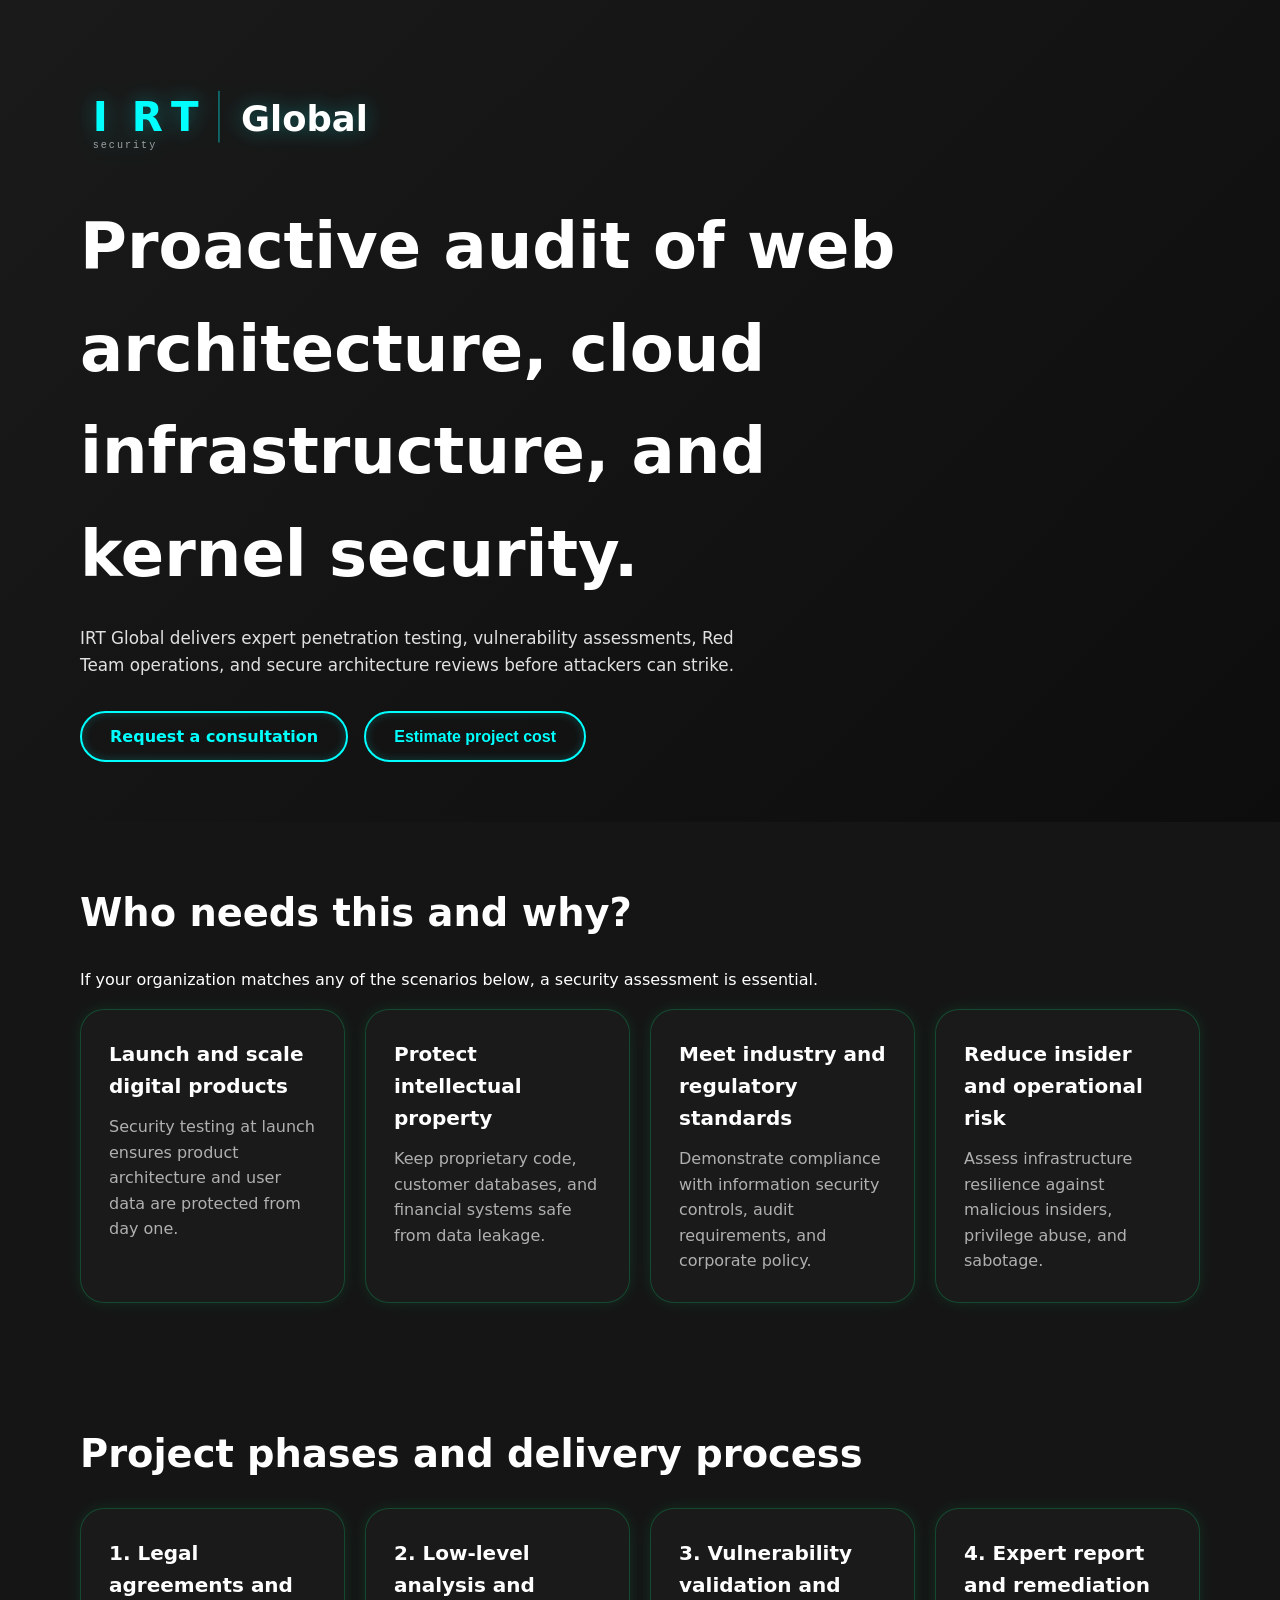
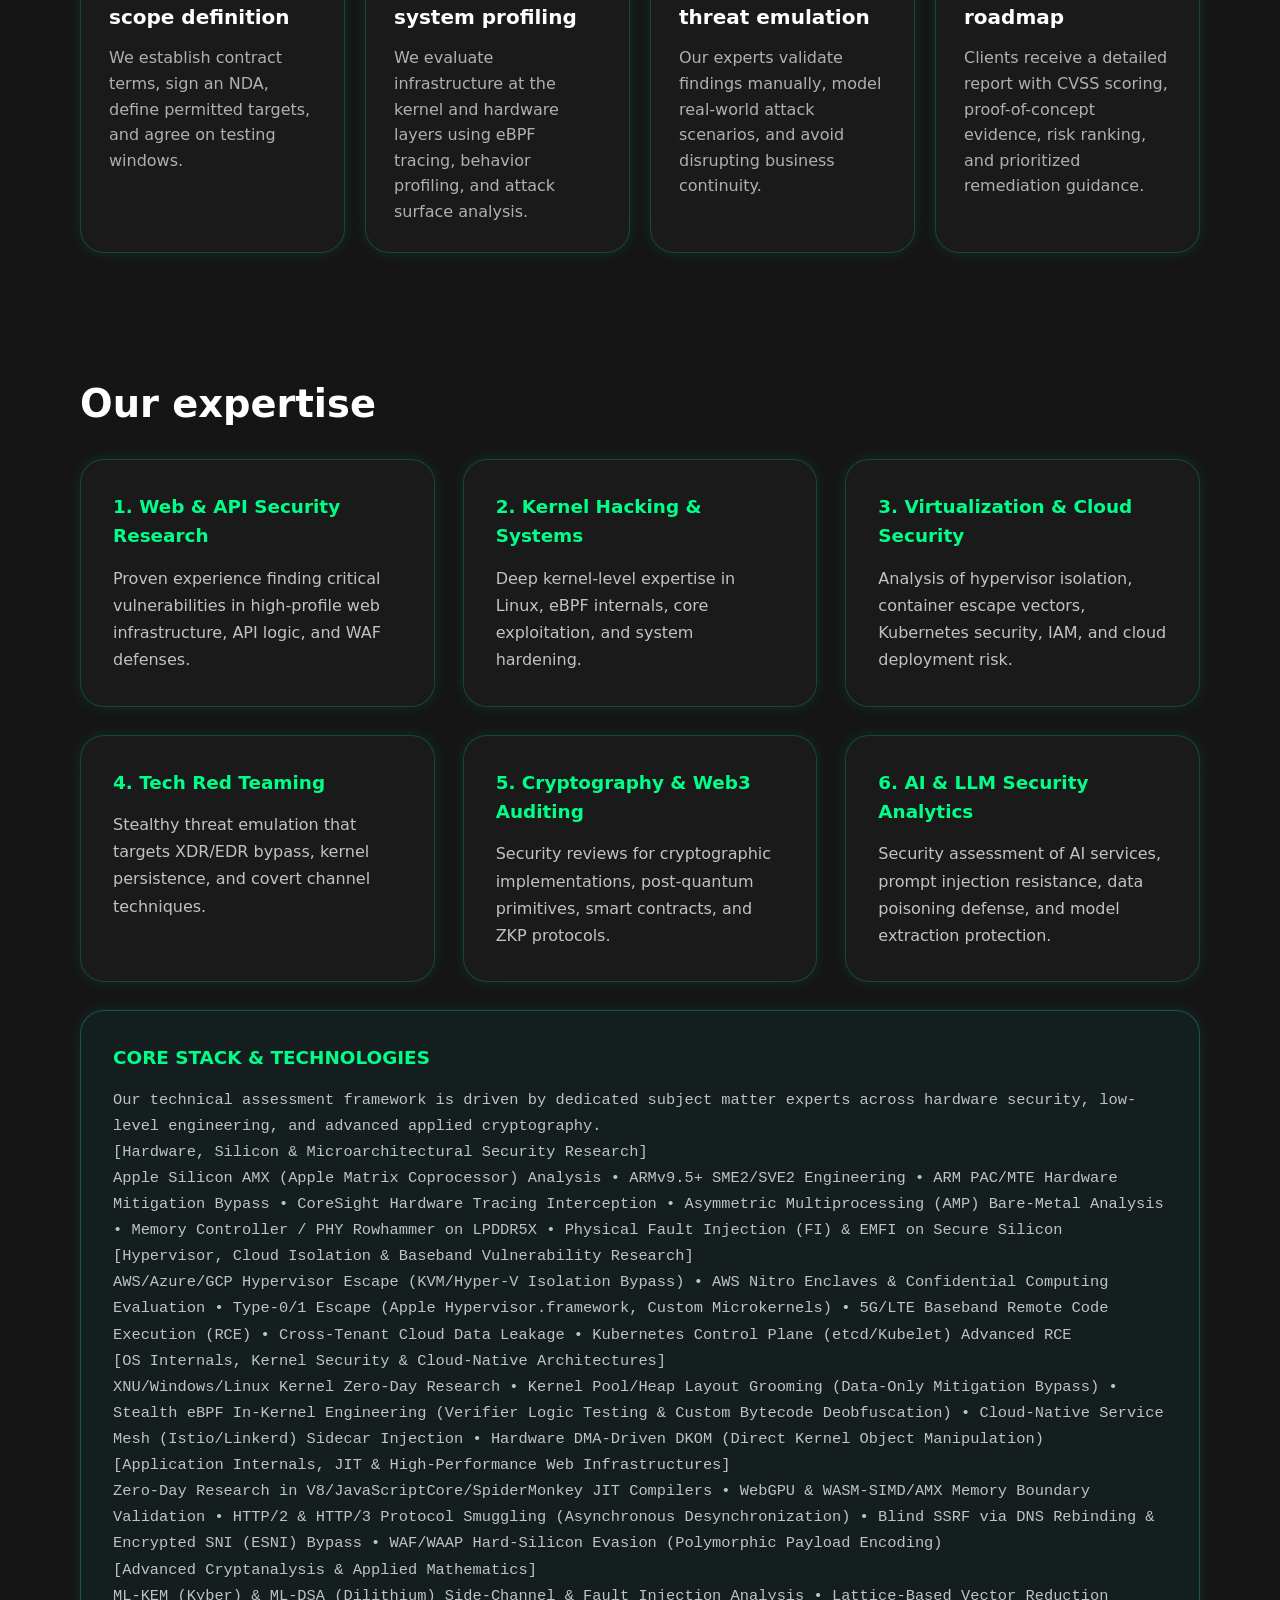
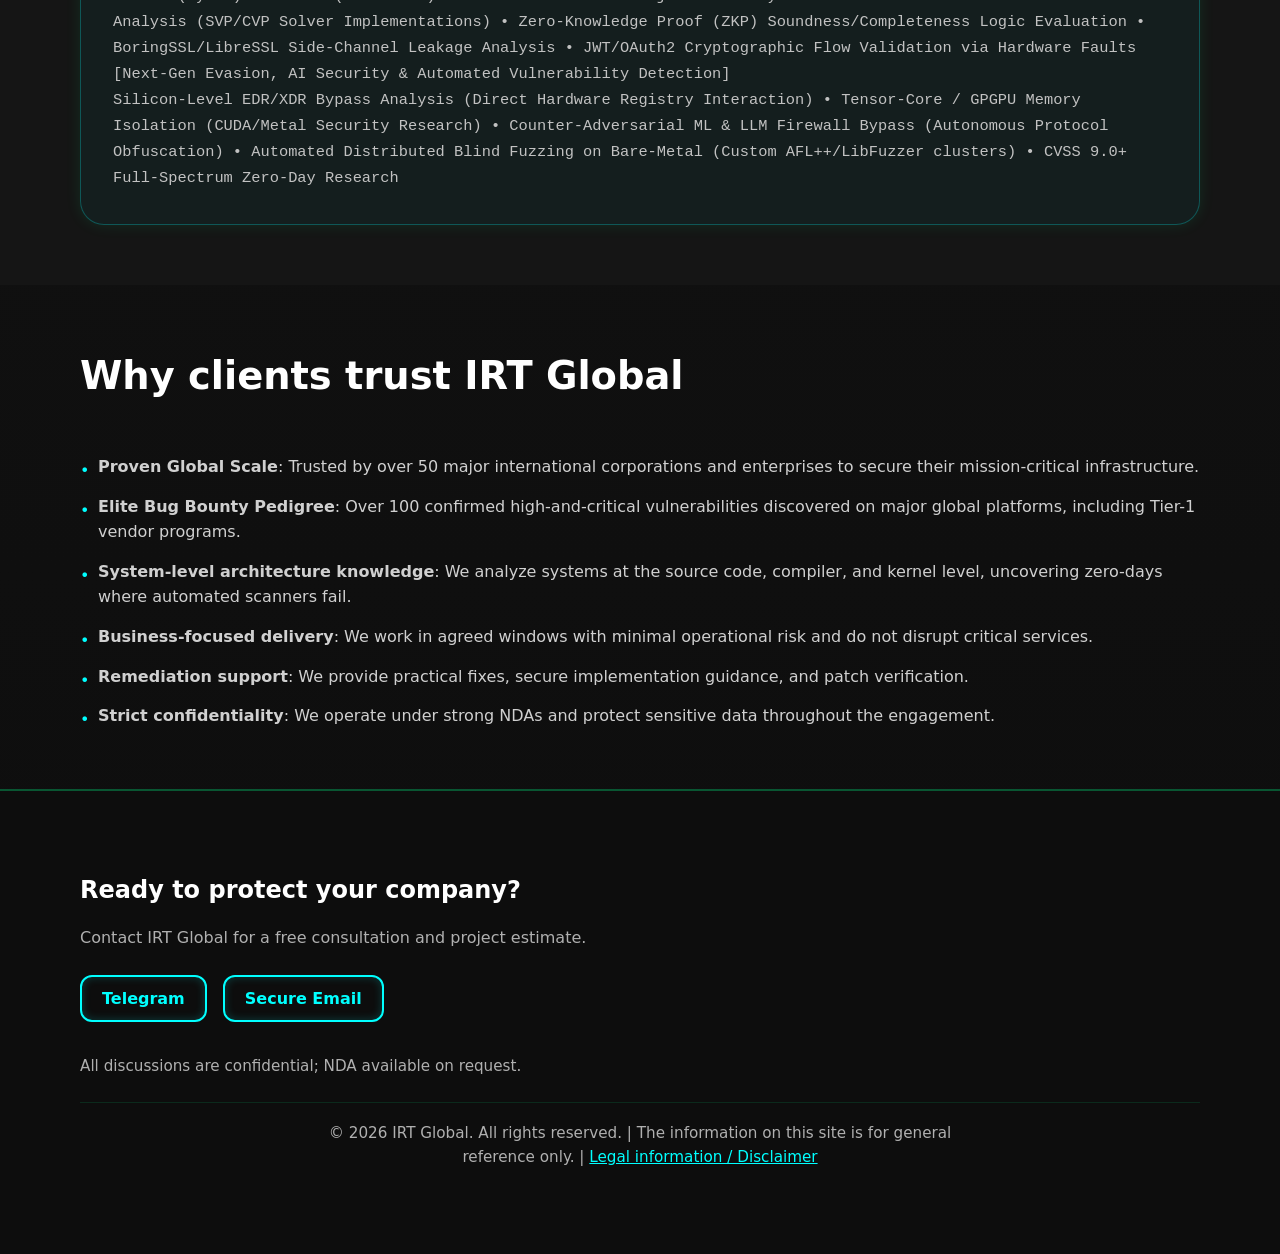
==== commit 7204074d: "Add files via upload" ====
--- a/index.html
+++ b/index.html
@@ -56,62 +56,63 @@
     <div class="modal-overlay" id="estimateModal" aria-hidden="true">
       <div class="modal" role="dialog" aria-modal="true" aria-labelledby="estimateModalTitle">
         <button class="modal-close" id="closeEstimateModal" type="button">✕</button>
-        <h3 id="estimateModalTitle" style="margin-top: 0; margin-bottom: 14px; font-size: 1.8rem; color: #ffffff;">Pricing for comprehensive security services</h3>
+        <h3 id="estimateModalTitle" style="margin-top: 0; margin-bottom: 14px; font-size: 1.8rem; color: #ffffff;">Pricing for Advanced Security Assessments</h3>
+        <p>Our engagements are executed exclusively by senior security researchers and core engineers. We do not rely on generic automated scanners; every assessment is a bespoke, deep-dive technical operation.</p>
         <div class="price-box">
           <ul>
             <li>
               <strong>Offensive Security & Threat Emulation</strong>
-              <p><strong>Web & Network Pentest</strong>: from $5,000</p>
-              <p>Manual and automated analysis of web perimeter exposure, network resilience, and attack surface discovery.</p>
-            </li>
-            <li>
-              <strong>Application Security & API Audit</strong>
-              <p>from $7,000</p>
-              <p>Security review of web applications, REST/GraphQL APIs, authentication flows, and WAF bypass scenarios.</p>
-            </li>
-            <li>
-              <strong>Red Team Operations</strong>
-              <p>from $30,000</p>
-              <p>Extended threat emulation focused on web perimeter compromise, XDR/EDR bypass, and kernel-level persistence.</p>
-            </li>
-            <li>
-              <strong>Smart Contract & Web3 Audit</strong>
-              <p>from $10,000</p>
-              <p>Review of smart contract logic, flash-loan resistance, and cryptographic design.</p>
+              <p><strong>Enterprise Web & Network Architecture Pentest</strong>: from $12,000</p>
+              <p>Comprehensive manual analysis of perimeter exposure, complex network resilience, corporate trust boundaries, and advanced attack surface discovery.</p>
+            </li>
+            <li>
+              <strong>Application Security & Logic-Level API Audit</strong>
+              <p>from $15,000</p>
+              <p>Deep-dive source code and runtime review of web applications, REST/GraphQL/gRPC APIs, complex authentication flows, and WAF/WAAP hard-silicon bypass scenarios.</p>
+            </li>
+            <li>
+              <strong>Red Team Operations & Advanced Evasion Simulation</strong>
+              <p>from $45,000</p>
+              <p>Extended, multi-vector threat emulation targeting enterprise perimeter compromise, multi-layered XDR/EDR blinding, and stealthy infrastructure persistence.</p>
+            </li>
+            <li>
+              <strong>Smart Contract, Web3 & Protocol Audit</strong>
+              <p>from $25,000</p>
+              <p>Mathematical and programmatic review of smart contract logic, economic flash-loan resistance, cryptographic primitives, and ZKP protocol implementation.</p>
             </li>
           </ul>
           <ul>
             <li>
-              <strong>Infrastructure & Cloud Security</strong>
-              <p><strong>DevSecOps and Cloud Audit</strong>: from $8,500</p>
-              <p>Evaluation of Kubernetes/Docker clusters, IAM configurations, CI/CD pipelines, and cloud hardening.</p>
-            </li>
-            <li>
-              <strong>Kernel & System Security Audit</strong>
-              <p>from $15,000</p>
-              <p>Driver analysis, eBPF review, hypervisor isolation checks, and zero-day resilience testing.</p>
-            </li>
-            <li>
-              <strong>Architectural Audit & Compliance</strong>
-              <p>from $10,000</p>
-              <p>Infrastructure configuration review, access segregation validation, and compliance assessment.</p>
-            </li>
-            <li>
-              <strong>SIEM / XDR / DLP Implementation</strong>
+              <strong>Infrastructure, Cloud & Systems Security</strong>
+              <p><strong>Advanced DevSecOps & Cloud-Native Audit</strong>: from $18,500</p>
+              <p>Deep evaluation of multi-tenant cloud architectures (AWS/Azure/GCP), Kubernetes/Docker control planes, IAM boundary enforcement, and CI/CD pipeline supply-chain hardening.</p>
+            </li>
+            <li>
+              <strong>Kernel, Hypervisor & Low-Level System Audit</strong>
+              <p>from $35,000</p>
+              <p>Hardware-isolated system checks, driver vulnerability research, custom eBPF logic validation, hypervisor escape resilience, and secure silicon mitigation auditing.</p>
+            </li>
+            <li>
+              <strong>Strategic Architectural Audit & Target Hardening</strong>
               <p>from $20,000</p>
-              <p>Secure deployment, correlation rules, data leak prevention planning, and threat monitoring design.</p>
+              <p>Full-scope infrastructure configuration review, zero-trust access segregation validation, cryptographic asset management, and technical policy compliance.</p>
+            </li>
+            <li>
+              <strong>SIEM / XDR / SOC Engineering & Threat Hunting</strong>
+              <p>from $30,000</p>
+              <p>Resilient deployment architecture, custom behavioral correlation rules, kernel-level data leak prevention, and advanced telemetry monitoring design.</p>
             </li>
           </ul>
           <ul>
             <li>
-              <strong>Crisis Management & DFIR</strong>
-              <p><strong>Incident Response</strong>: from $4,000</p>
-              <p>Rapid containment, attacker removal, threat vector mitigation, and operational recovery support.</p>
-            </li>
-            <li>
-              <strong>Digital Forensics</strong>
-              <p>from $6,000</p>
-              <p>Log and memory analysis, attack timeline reconstruction, attribution, and technical incident reporting.</p>
+              <strong>Crisis Management & Advanced DFIR</strong>
+              <p><strong>Incident Response & Attacker Extradition</strong>: from $10,000 (Retainer available)</p>
+              <p>Rapid perimeter containment, active threat-actor eviction, root-cause threat vector mitigation, and secure, verified operational recovery support.</p>
+            </li>
+            <li>
+              <strong>Digital Forensics & Microarchitectural Post-Mortem</strong>
+              <p>from $15,000</p>
+              <p>Deep-dive log, disk, and volatile memory analysis, complex attack timeline reconstruction, cryptographic attribution, and definitive technical incident reporting.</p>
             </li>
           </ul>
         </div>
@@ -202,18 +203,19 @@
           </article>
           <article class="expertise-item tech-keywords">
             <h3>CORE STACK & TECHNOLOGIES</h3>
-            <p>[Hardware, Silicon & Microarchitectural Exploitation]</p>
-            <p>Apple Silicon AMX (Apple Matrix Coprocessor) • ARMv9.5+ SME2/SVE2 • ARM PAC/MTE Hardware Mitigation Bypass • CoreSight Hardware Tracing Abuse • Asymmetric Multiprocessing (AMP) Bare-Metal Exploitation • Memory Controller / PHY Rowhammer on LPDDR5X • Physical Fault Injection (FI) & EMFI on Secure Silicon</p>
-            <p>[Hypervisor, Cloud & Baseband Escape Architecture]</p>
-            <p>AWS/Azure/GCP Hypervisor Escape (KVM/Hyper-V Isolation Bypass) • AWS Nitro Enclaves & Confidential Computing Exploitation • Type-0/1 Escape (Apple Hypervisor.framework, Custom Microkernels) • 5G/LTE Baseband Remote Code Execution (RCE) • Cross-Tenant Cloud Data Leakage • Kubernetes Control Plane (etcd/Kubelet) Hard-RCE</p>
-            <p>[OS Internals, Kernel Weaponization & Cloud-Native Rootkits]</p>
-            <p>XNU/Windows/Linux Kernel Zero-Day Weaponization • Kernel Pool/Heap Layout Grooming (Data-Only Attacks) • Stealth eBPF In-Kernel Rootkits (Verifier Bypass via JIT-Compiler Exploitation & Custom Bytecode Obfuscation) • Cloud-Native Service Mesh (Istio/Linkerd) Sidecar Injection • Hardware DMA-Driven DKOM (Direct Kernel Object Manipulation)</p>
-            <p>[Application Internals, JIT & High-Performance Web Warfare]</p>
-            <p>Zero-Day Exploitation in V8/JavaScriptCore/SpiderMonkey JIT Compilers • WebGPU & WASM-SIMD/AMX Memory Corruption • HTTP/2 & HTTP/3 Protocol Smuggling (Asynchronous Desynchronization) • Blind SSRF via DNS Rebinding & Encrypted SNI (ESNI) Bypass • WAF/WAAP Hard-Silicon Evasion (Polymorphic Payload Encoding)</p>
-            <p>[Cryptanalysis & Applied Mathematical Warfare]</p>
-            <p>ML-KEM (Kyber) & ML-DSA (Dilithium) Side-Channel & Fault Injection Cryptanalysis • Lattice-Based Vector Reduction Attacks (SVP/CVP Solver Weaponization) • Zero-Knowledge Proof (ZKP) Soundness/Completeness Logic Exploitation • BoringSSL/LibreSSL Side-Channel Leakage Exploitation • JWT/OAuth2 Cryptographic Flow Tampering via Hardware Faults</p>
-            <p>[Next-Gen Evasion, AI & Automated Vulnerability Research]</p>
-            <p>Silicon-Level EDR/XDR Silencing (Direct Hardware Registry Manipulation) • Tensor-Core / GPGPU Memory Corruption (CUDA/Metal Exploitation for Air-Gapped Persistence) • Counter-Adversarial ML & LLM Firewall Bypass (AI-Driven Autonomous C2 Obfuscation) • Automated Distributed Blind Fuzzing on Bare-Metal (Custom AFL++/LibFuzzer clusters) • CVSS 9.0+ Full-Spectrum Zero-Day Research</p>
+            <p>Our technical assessment framework is driven by dedicated subject matter experts across hardware security, low-level engineering, and advanced applied cryptography.</p>
+            <p>[Hardware, Silicon & Microarchitectural Security Research]</p>
+            <p>Apple Silicon AMX (Apple Matrix Coprocessor) Analysis • ARMv9.5+ SME2/SVE2 Engineering • ARM PAC/MTE Hardware Mitigation Bypass • CoreSight Hardware Tracing Interception • Asymmetric Multiprocessing (AMP) Bare-Metal Analysis • Memory Controller / PHY Rowhammer on LPDDR5X • Physical Fault Injection (FI) & EMFI on Secure Silicon</p>
+            <p>[Hypervisor, Cloud Isolation & Baseband Vulnerability Research]</p>
+            <p>AWS/Azure/GCP Hypervisor Escape (KVM/Hyper-V Isolation Bypass) • AWS Nitro Enclaves & Confidential Computing Evaluation • Type-0/1 Escape (Apple Hypervisor.framework, Custom Microkernels) • 5G/LTE Baseband Remote Code Execution (RCE) • Cross-Tenant Cloud Data Leakage • Kubernetes Control Plane (etcd/Kubelet) Advanced RCE</p>
+            <p>[OS Internals, Kernel Security & Cloud-Native Architectures]</p>
+            <p>XNU/Windows/Linux Kernel Zero-Day Research • Kernel Pool/Heap Layout Grooming (Data-Only Mitigation Bypass) • Stealth eBPF In-Kernel Engineering (Verifier Logic Testing & Custom Bytecode Deobfuscation) • Cloud-Native Service Mesh (Istio/Linkerd) Sidecar Injection • Hardware DMA-Driven DKOM (Direct Kernel Object Manipulation)</p>
+            <p>[Application Internals, JIT & High-Performance Web Infrastructures]</p>
+            <p>Zero-Day Research in V8/JavaScriptCore/SpiderMonkey JIT Compilers • WebGPU & WASM-SIMD/AMX Memory Boundary Validation • HTTP/2 & HTTP/3 Protocol Smuggling (Asynchronous Desynchronization) • Blind SSRF via DNS Rebinding & Encrypted SNI (ESNI) Bypass • WAF/WAAP Hard-Silicon Evasion (Polymorphic Payload Encoding)</p>
+            <p>[Advanced Cryptanalysis & Applied Mathematics]</p>
+            <p>ML-KEM (Kyber) & ML-DSA (Dilithium) Side-Channel & Fault Injection Analysis • Lattice-Based Vector Reduction Analysis (SVP/CVP Solver Implementations) • Zero-Knowledge Proof (ZKP) Soundness/Completeness Logic Evaluation • BoringSSL/LibreSSL Side-Channel Leakage Analysis • JWT/OAuth2 Cryptographic Flow Validation via Hardware Faults</p>
+            <p>[Next-Gen Evasion, AI Security & Automated Vulnerability Detection]</p>
+            <p>Silicon-Level EDR/XDR Bypass Analysis (Direct Hardware Registry Interaction) • Tensor-Core / GPGPU Memory Isolation (CUDA/Metal Security Research) • Counter-Adversarial ML & LLM Firewall Bypass (Autonomous Protocol Obfuscation) • Automated Distributed Blind Fuzzing on Bare-Metal (Custom AFL++/LibFuzzer clusters) • CVSS 9.0+ Full-Spectrum Zero-Day Research</p>
           </article>
         </div>
       </div>
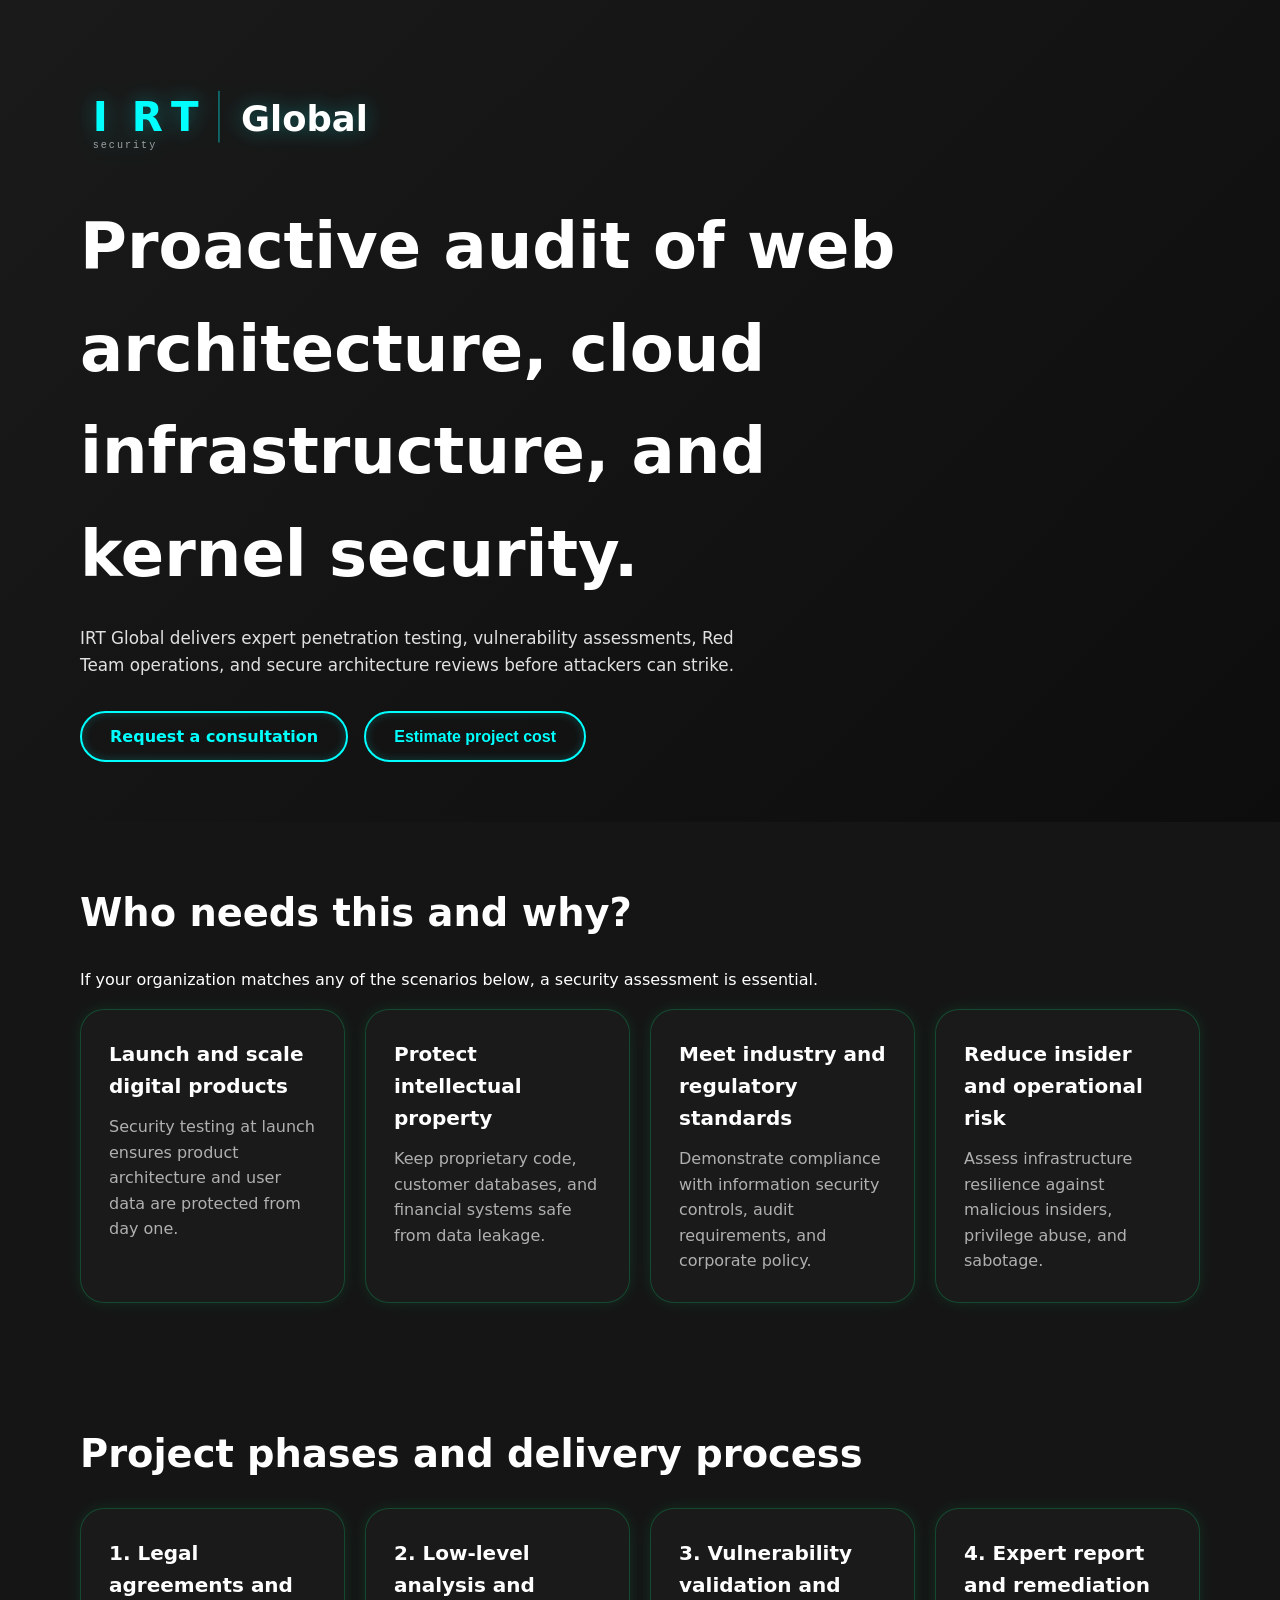
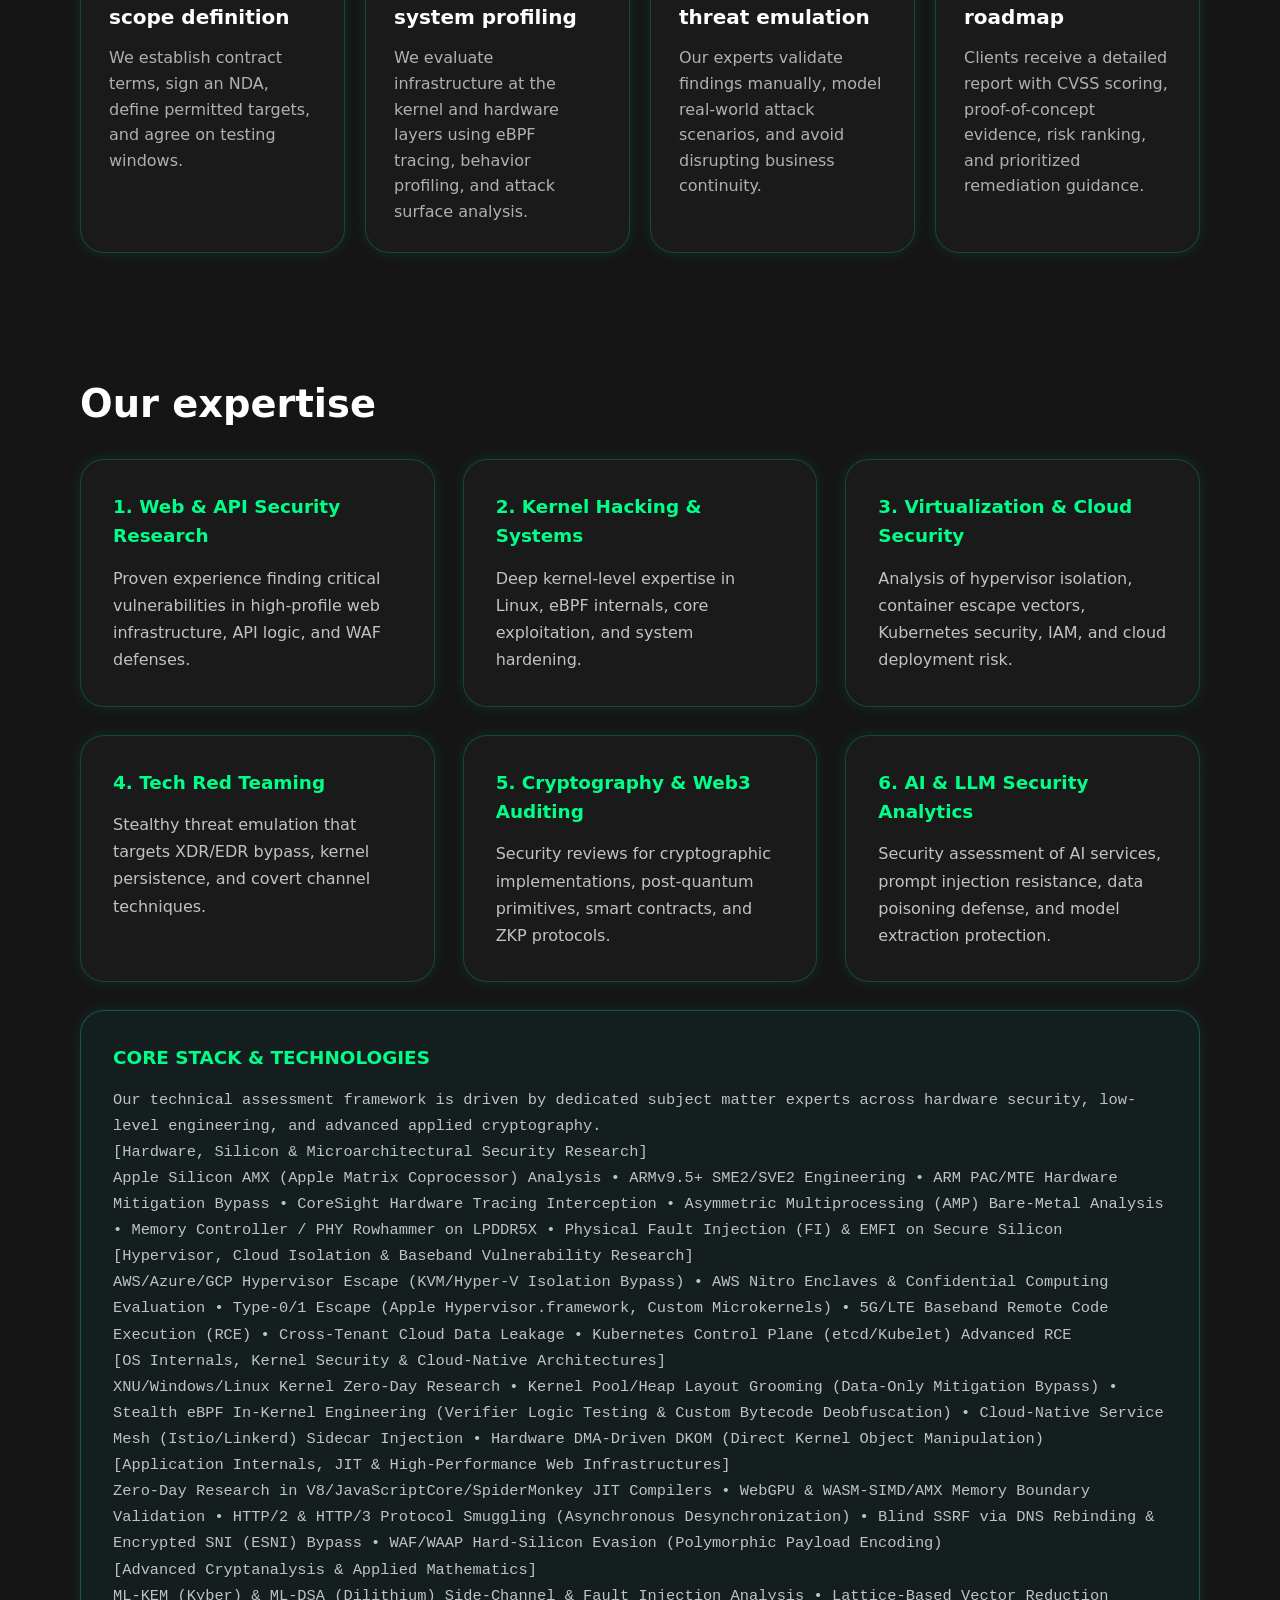
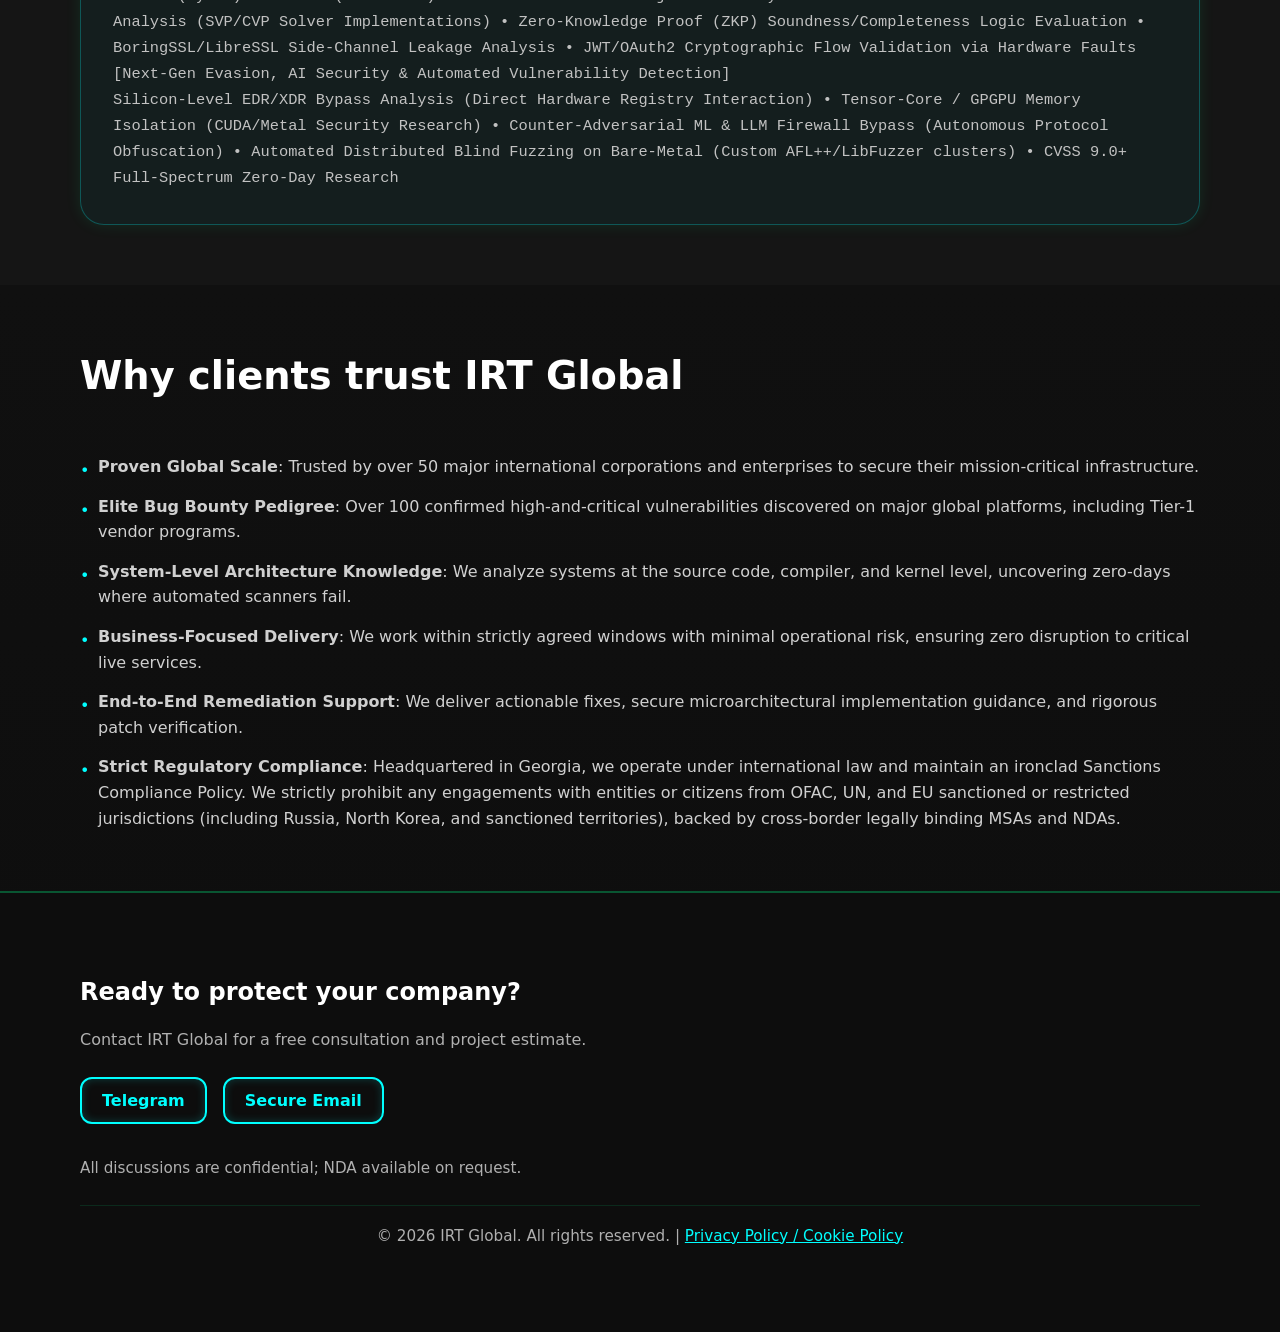
==== commit 55cf122d: "Add files via upload" ====
--- a/index.html
+++ b/index.html
@@ -227,10 +227,10 @@
         <ul>
           <li><strong>Proven Global Scale</strong>: Trusted by over 50 major international corporations and enterprises to secure their mission-critical infrastructure.</li>
           <li><strong>Elite Bug Bounty Pedigree</strong>: Over 100 confirmed high-and-critical vulnerabilities discovered on major global platforms, including Tier-1 vendor programs.</li>
-          <li><strong>System-level architecture knowledge</strong>: We analyze systems at the source code, compiler, and kernel level, uncovering zero-days where automated scanners fail.</li>
-          <li><strong>Business-focused delivery</strong>: We work in agreed windows with minimal operational risk and do not disrupt critical services.</li>
-          <li><strong>Remediation support</strong>: We provide practical fixes, secure implementation guidance, and patch verification.</li>
-          <li><strong>Strict confidentiality</strong>: We operate under strong NDAs and protect sensitive data throughout the engagement.</li>
+          <li><strong>System-Level Architecture Knowledge</strong>: We analyze systems at the source code, compiler, and kernel level, uncovering zero-days where automated scanners fail.</li>
+          <li><strong>Business-Focused Delivery</strong>: We work within strictly agreed windows with minimal operational risk, ensuring zero disruption to critical live services.</li>
+          <li><strong>End-to-End Remediation Support</strong>: We deliver actionable fixes, secure microarchitectural implementation guidance, and rigorous patch verification.</li>
+          <li><strong>Strict Regulatory Compliance</strong>: Headquartered in Georgia, we operate under international law and maintain an ironclad Sanctions Compliance Policy. We strictly prohibit any engagements with entities or citizens from OFAC, UN, and EU sanctioned or restricted jurisdictions (including Russia, North Korea, and sanctioned territories), backed by cross-border legally binding MSAs and NDAs.</li>
         </ul>
       </div>
     </section>
@@ -246,23 +246,26 @@
       </div>
       <p class="footer-note">All discussions are confidential; NDA available on request.</p>
       <div class="footer-bottom">
-        <p class="footer-copy">© 2026 IRT Global. All rights reserved. | The information on this site is for general reference only. | <button class="footer-link" id="openLegalLink" type="button">Legal information / Disclaimer</button></p>
+        <p class="footer-copy">© 2026 IRT Global. All rights reserved. | <button class="footer-link" id="openPrivacyLink" type="button">Privacy Policy / Cookie Policy</button></p>
       </div>
     </div>
   </footer>
 
-  <div class="modal-overlay" id="legalModal" aria-hidden="true">
-    <div class="modal" role="dialog" aria-modal="true" aria-labelledby="legalModalTitle">
-      <button class="modal-close" id="closeLegalModal" type="button">✕</button>
-      <h3 id="legalModalTitle">Legal information and disclaimer</h3>
-      <ol>
-        <li>The information on this site is provided for reference purposes and demonstrates technical cybersecurity expertise.</li>
-        <li>The site administration strongly condemns any unauthorized access to computer systems or network infrastructure.</li>
-        <li>Descriptions of attack techniques and defense mechanisms are not instructions for misuse. The site owner is not responsible for losses caused by improper use of the material.</li>
-        <li>All commercial services are delivered under an official B2B agreement and only with the written consent of the target infrastructure owner.</li>
-      </ol>
+  <div class="modal-overlay" id="privacyModal" aria-hidden="true">
+    <div class="modal" role="dialog" aria-modal="true" aria-labelledby="privacyModalTitle">
+      <button class="modal-close" id="closePrivacyModal" type="button">✕</button>
+      <h3 id="privacyModalTitle">Privacy Policy & Cookie Policy</h3>
+      <p>This site is designed for technical cybersecurity services and complies with modern privacy expectations for EU and US business users. We collect only the information you provide directly when you contact us, and we do not use advertising or analytics cookies.</p>
+      <h4>Personal data and communications</h4>
+      <p>If you contact us via email or Telegram, the personal data you provide (name, email address, message content) is used solely to respond to your inquiry and manage the requested engagement. We do not sell or share your personal data with advertising networks.</p>
+      <h4>Cookies and browser storage</h4>
+      <p>There are no advertising, analytics, or tracking cookies on this site. The site may use only essential browser storage for normal content rendering and navigation, but no third-party tracking cookies are deployed.</p>
+      <h4>GDPR / CCPA compliance</h4>
+      <p>We support data subject rights under GDPR and CCPA. If you are an EU or California resident, you may request access, correction, deletion, or restriction of your personal information by emailing <a href="mailto:irtsec-global@proton.me">irtsec-global@proton.me</a>.</p>
+      <h4>Data retention</h4>
+      <p>Personal data sent through contact requests is retained only as long as needed to fulfill the inquiry and any follow-up communications, unless longer retention is required by applicable law.</p>
       <div class="modal-actions">
-        <button class="button secondary modal-button" id="closeLegalButton" type="button">Close</button>
+        <button class="button secondary modal-button" id="closePrivacyButton" type="button">Close</button>
       </div>
     </div>
   </div>
@@ -273,10 +276,10 @@
       var estimateModal = document.getElementById('estimateModal');
       var closeEstimateModal = document.getElementById('closeEstimateModal');
       var closeEstimateButton = document.getElementById('closeEstimateButton');
-      var openLegalLink = document.getElementById('openLegalLink');
-      var legalModal = document.getElementById('legalModal');
-      var closeLegalModal = document.getElementById('closeLegalModal');
-      var closeLegalButton = document.getElementById('closeLegalButton');
+      var openPrivacyLink = document.getElementById('openPrivacyLink');
+      var privacyModal = document.getElementById('privacyModal');
+      var closePrivacyModal = document.getElementById('closePrivacyModal');
+      var closePrivacyButton = document.getElementById('closePrivacyButton');
 
       function openModal(modal) {
         if (modal) {
@@ -300,22 +303,22 @@
       closeEstimateButton && closeEstimateButton.addEventListener('click', function () {
         closeModal(estimateModal);
       });
-      openLegalLink && openLegalLink.addEventListener('click', function () {
-        openModal(legalModal);
-      });
-      closeLegalModal && closeLegalModal.addEventListener('click', function () {
-        closeModal(legalModal);
-      });
-      closeLegalButton && closeLegalButton.addEventListener('click', function () {
-        closeModal(legalModal);
+      openPrivacyLink && openPrivacyLink.addEventListener('click', function () {
+        openModal(privacyModal);
+      });
+      closePrivacyModal && closePrivacyModal.addEventListener('click', function () {
+        closeModal(privacyModal);
+      });
+      closePrivacyButton && closePrivacyButton.addEventListener('click', function () {
+        closeModal(privacyModal);
       });
 
       document.addEventListener('click', function (event) {
         if (event.target === estimateModal) {
           closeModal(estimateModal);
         }
-        if (event.target === legalModal) {
-          closeModal(legalModal);
+        if (event.target === privacyModal) {
+          closeModal(privacyModal);
         }
       });
     });
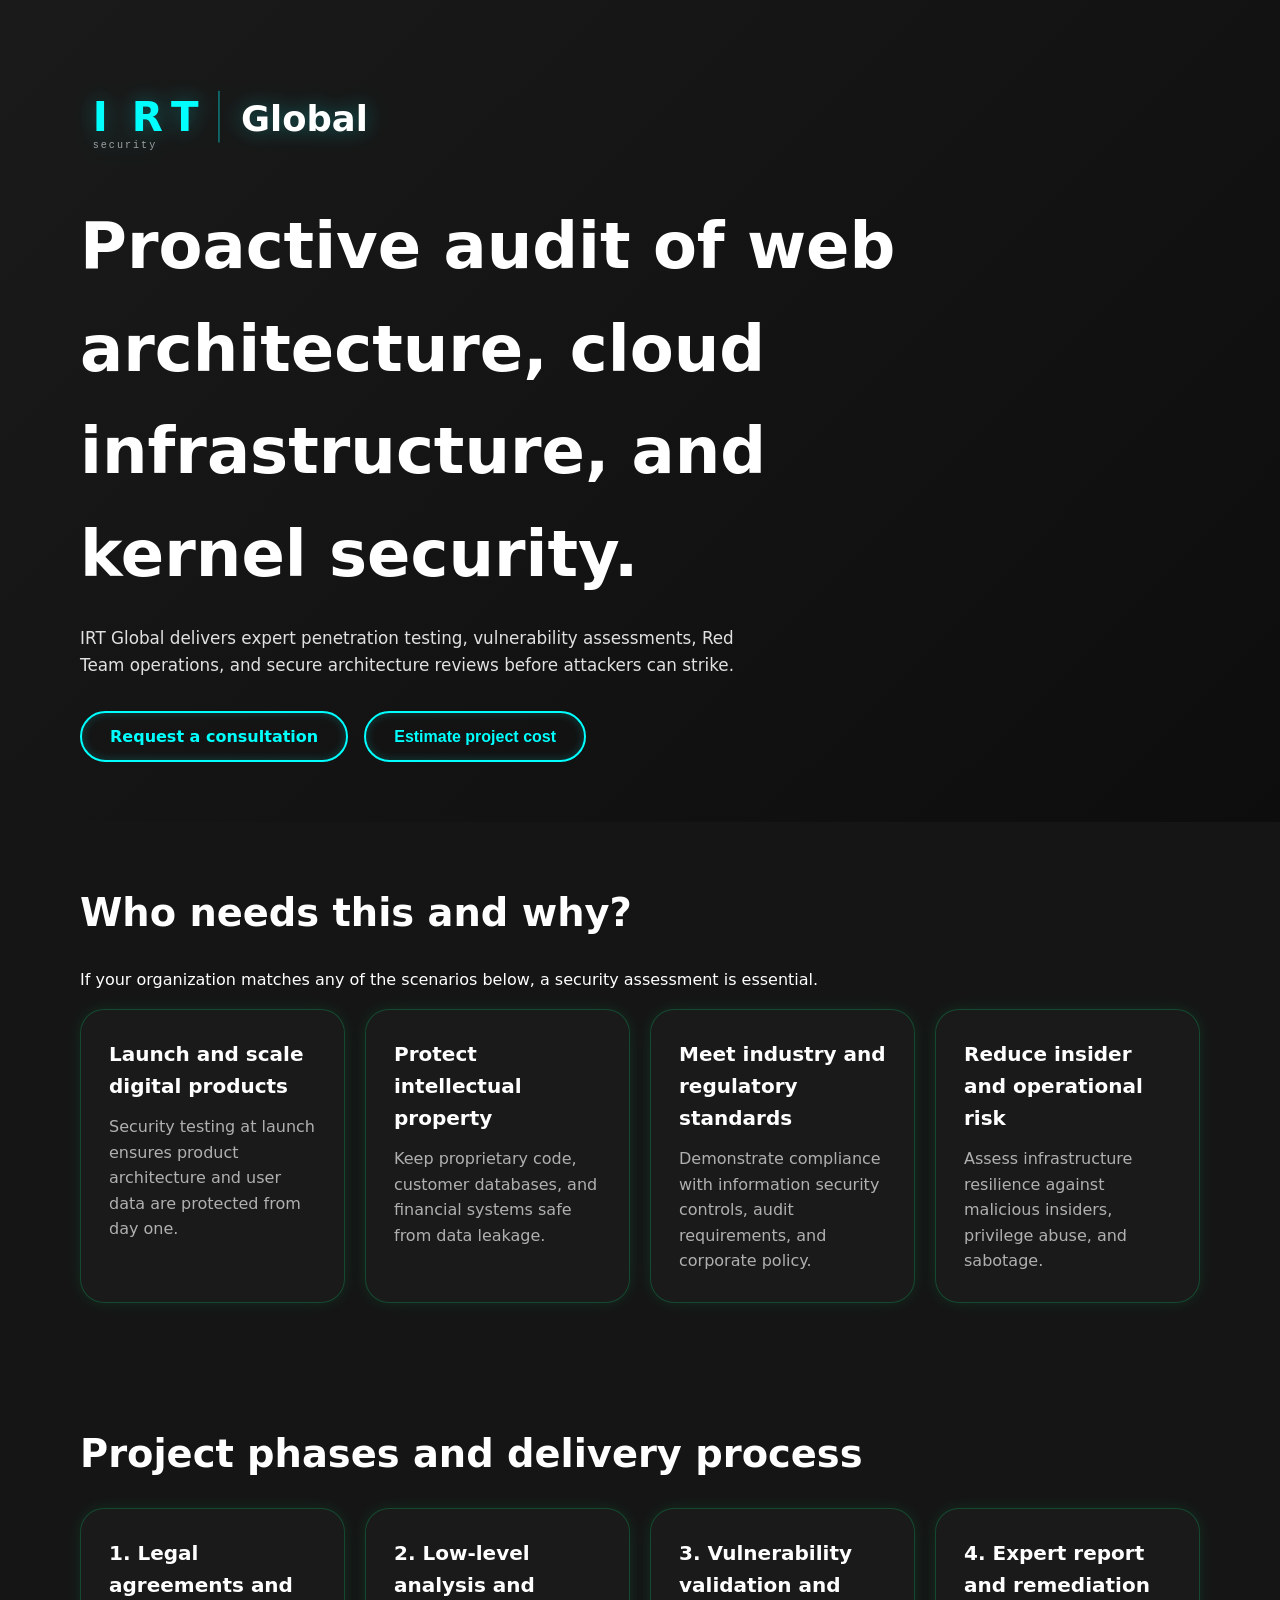
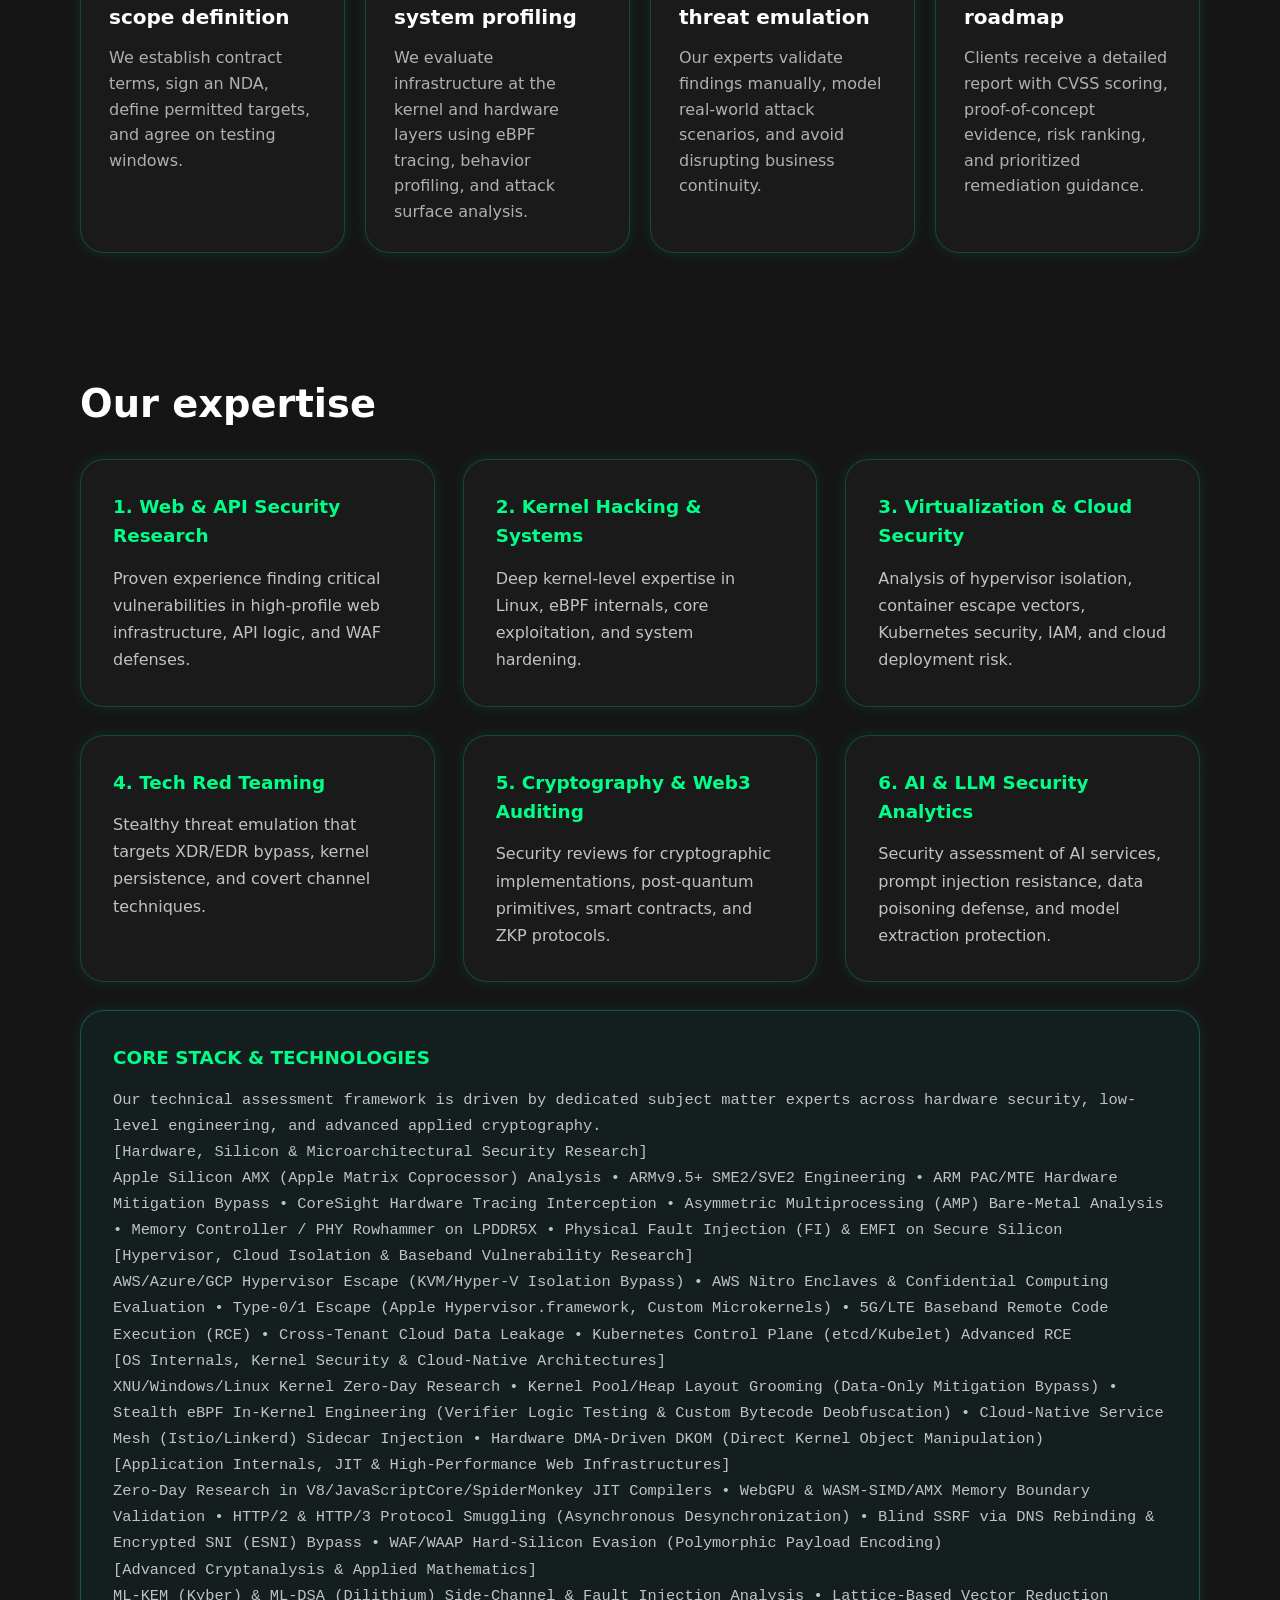
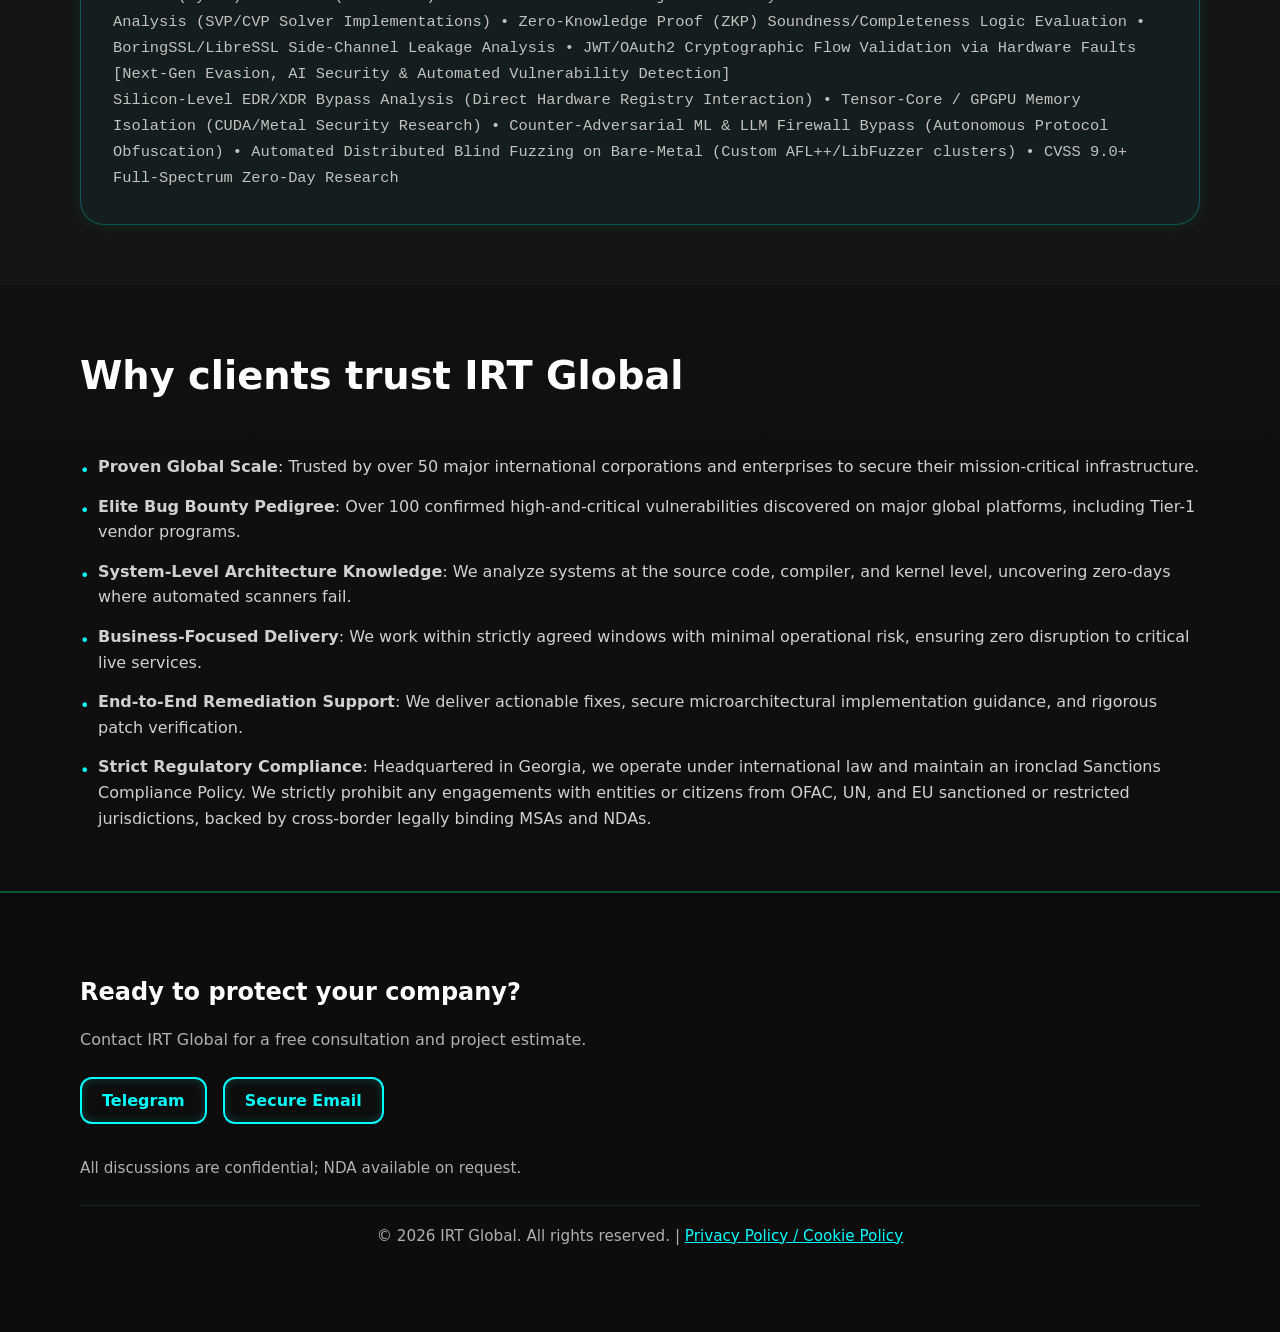
==== commit 92952e86: "Update index.html" ====
--- a/index.html
+++ b/index.html
@@ -230,7 +230,7 @@
           <li><strong>System-Level Architecture Knowledge</strong>: We analyze systems at the source code, compiler, and kernel level, uncovering zero-days where automated scanners fail.</li>
           <li><strong>Business-Focused Delivery</strong>: We work within strictly agreed windows with minimal operational risk, ensuring zero disruption to critical live services.</li>
           <li><strong>End-to-End Remediation Support</strong>: We deliver actionable fixes, secure microarchitectural implementation guidance, and rigorous patch verification.</li>
-          <li><strong>Strict Regulatory Compliance</strong>: Headquartered in Georgia, we operate under international law and maintain an ironclad Sanctions Compliance Policy. We strictly prohibit any engagements with entities or citizens from OFAC, UN, and EU sanctioned or restricted jurisdictions (including Russia, North Korea, and sanctioned territories), backed by cross-border legally binding MSAs and NDAs.</li>
+          <li><strong>Strict Regulatory Compliance</strong>: Headquartered in Georgia, we operate under international law and maintain an ironclad Sanctions Compliance Policy. We strictly prohibit any engagements with entities or citizens from OFAC, UN, and EU sanctioned or restricted jurisdictions, backed by cross-border legally binding MSAs and NDAs.</li>
         </ul>
       </div>
     </section>
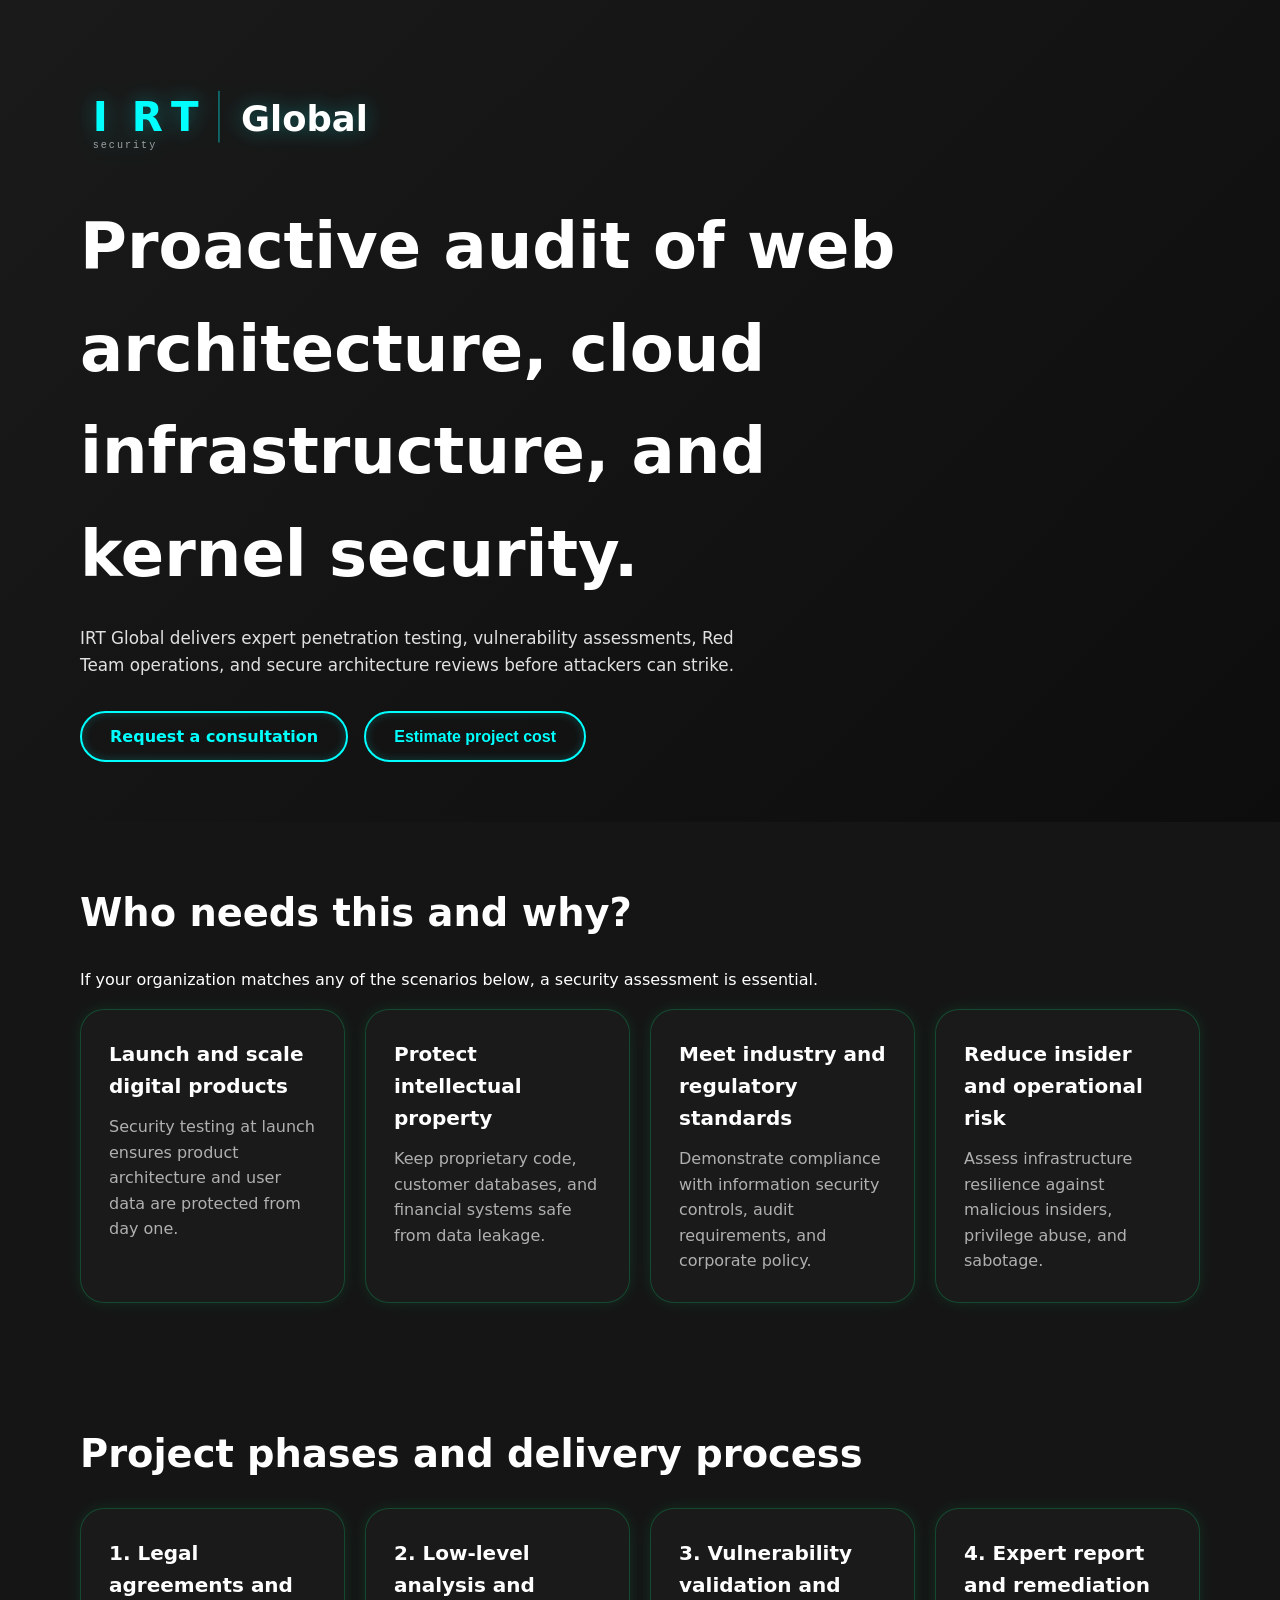
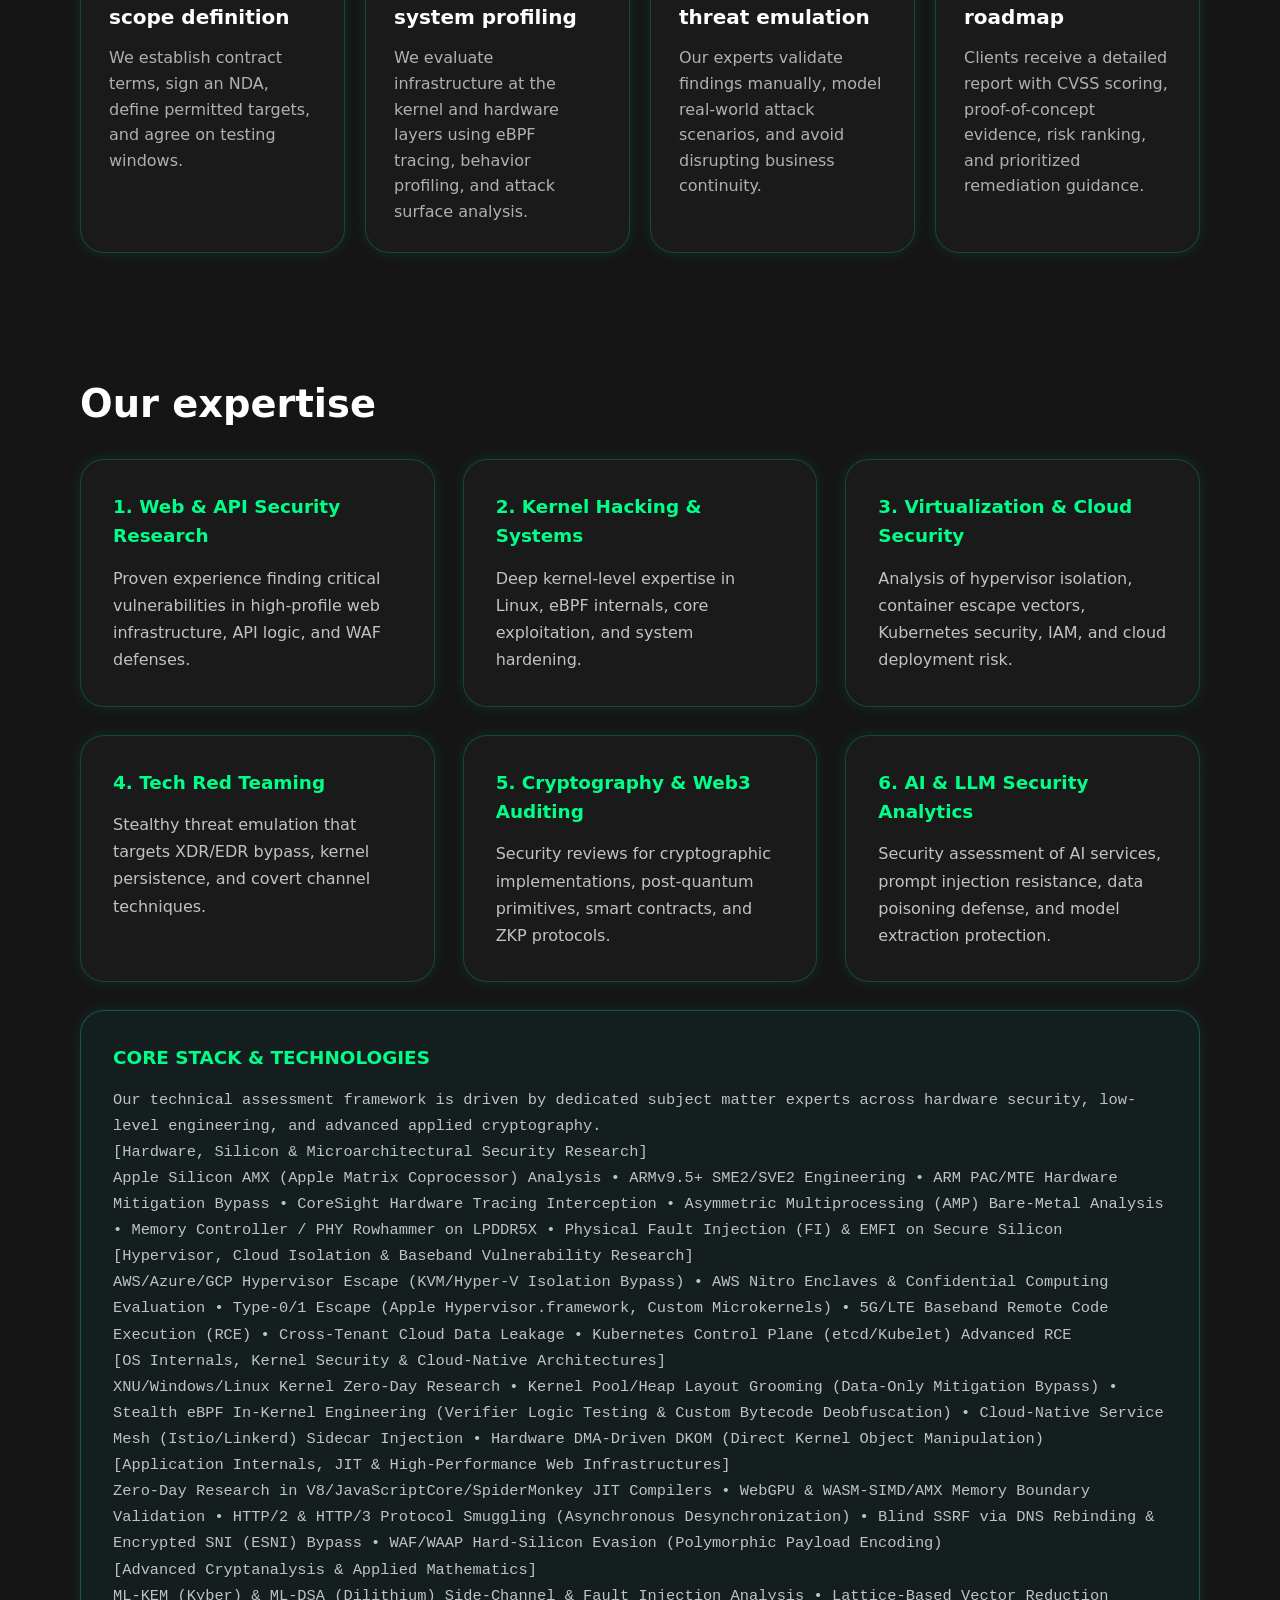
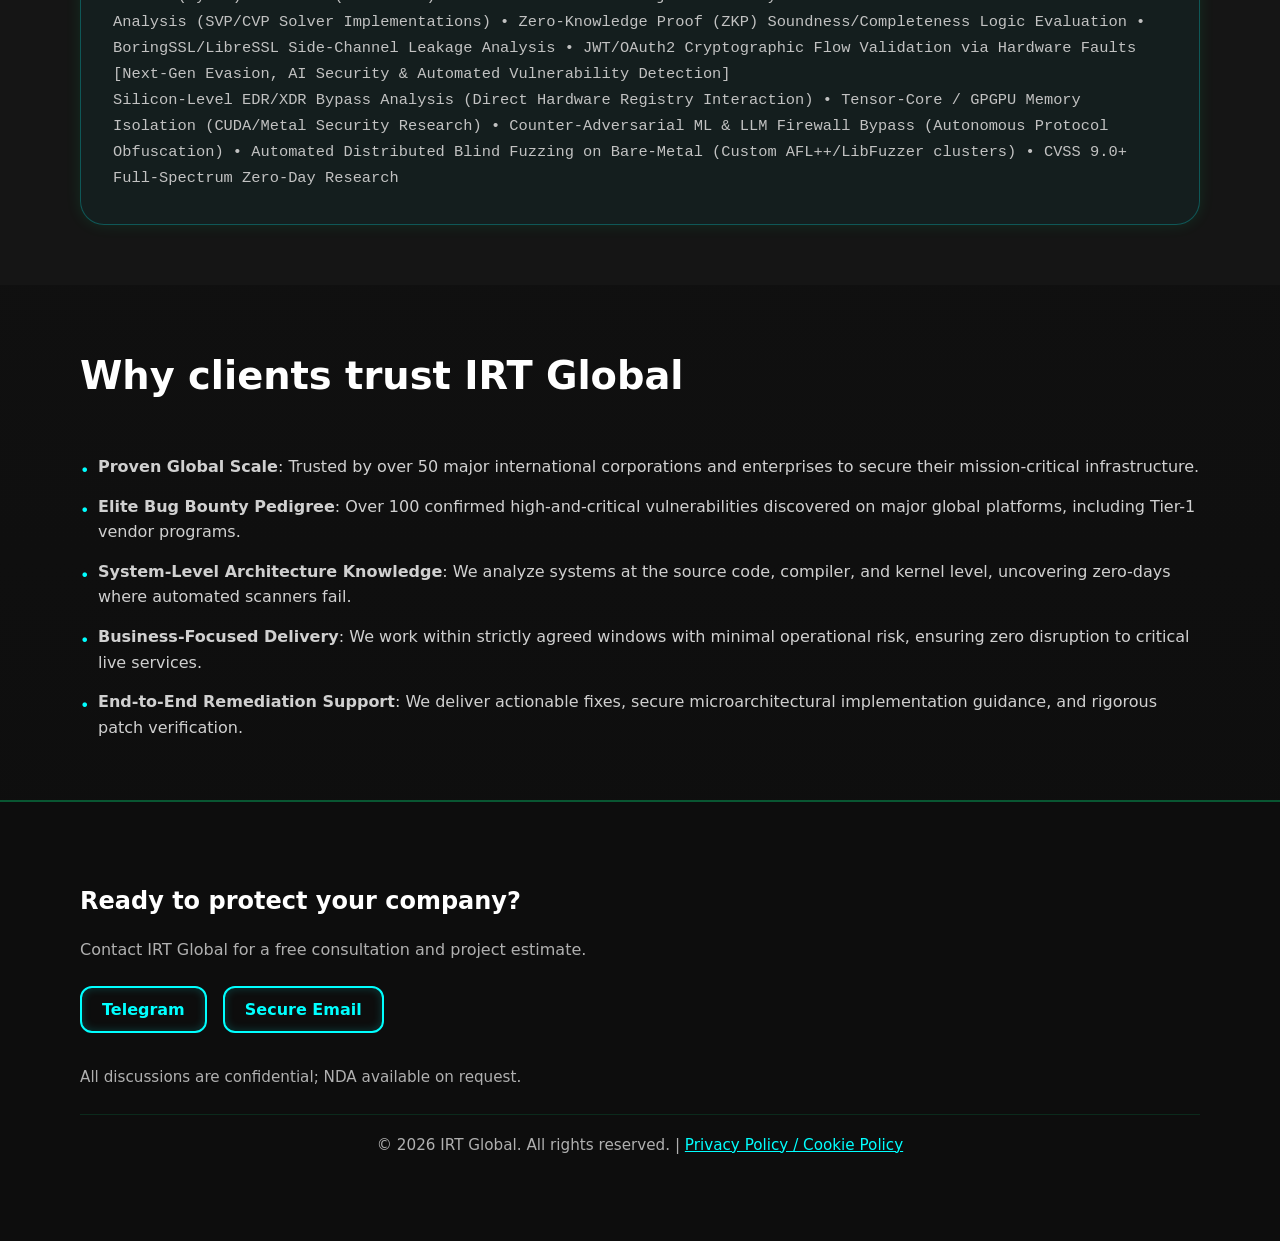
==== commit d74246c6: "Update index.html" ====
--- a/index.html
+++ b/index.html
@@ -230,7 +230,6 @@
           <li><strong>System-Level Architecture Knowledge</strong>: We analyze systems at the source code, compiler, and kernel level, uncovering zero-days where automated scanners fail.</li>
           <li><strong>Business-Focused Delivery</strong>: We work within strictly agreed windows with minimal operational risk, ensuring zero disruption to critical live services.</li>
           <li><strong>End-to-End Remediation Support</strong>: We deliver actionable fixes, secure microarchitectural implementation guidance, and rigorous patch verification.</li>
-          <li><strong>Strict Regulatory Compliance</strong>: Headquartered in Georgia, we operate under international law and maintain an ironclad Sanctions Compliance Policy. We strictly prohibit any engagements with entities or citizens from OFAC, UN, and EU sanctioned or restricted jurisdictions, backed by cross-border legally binding MSAs and NDAs.</li>
         </ul>
       </div>
     </section>
